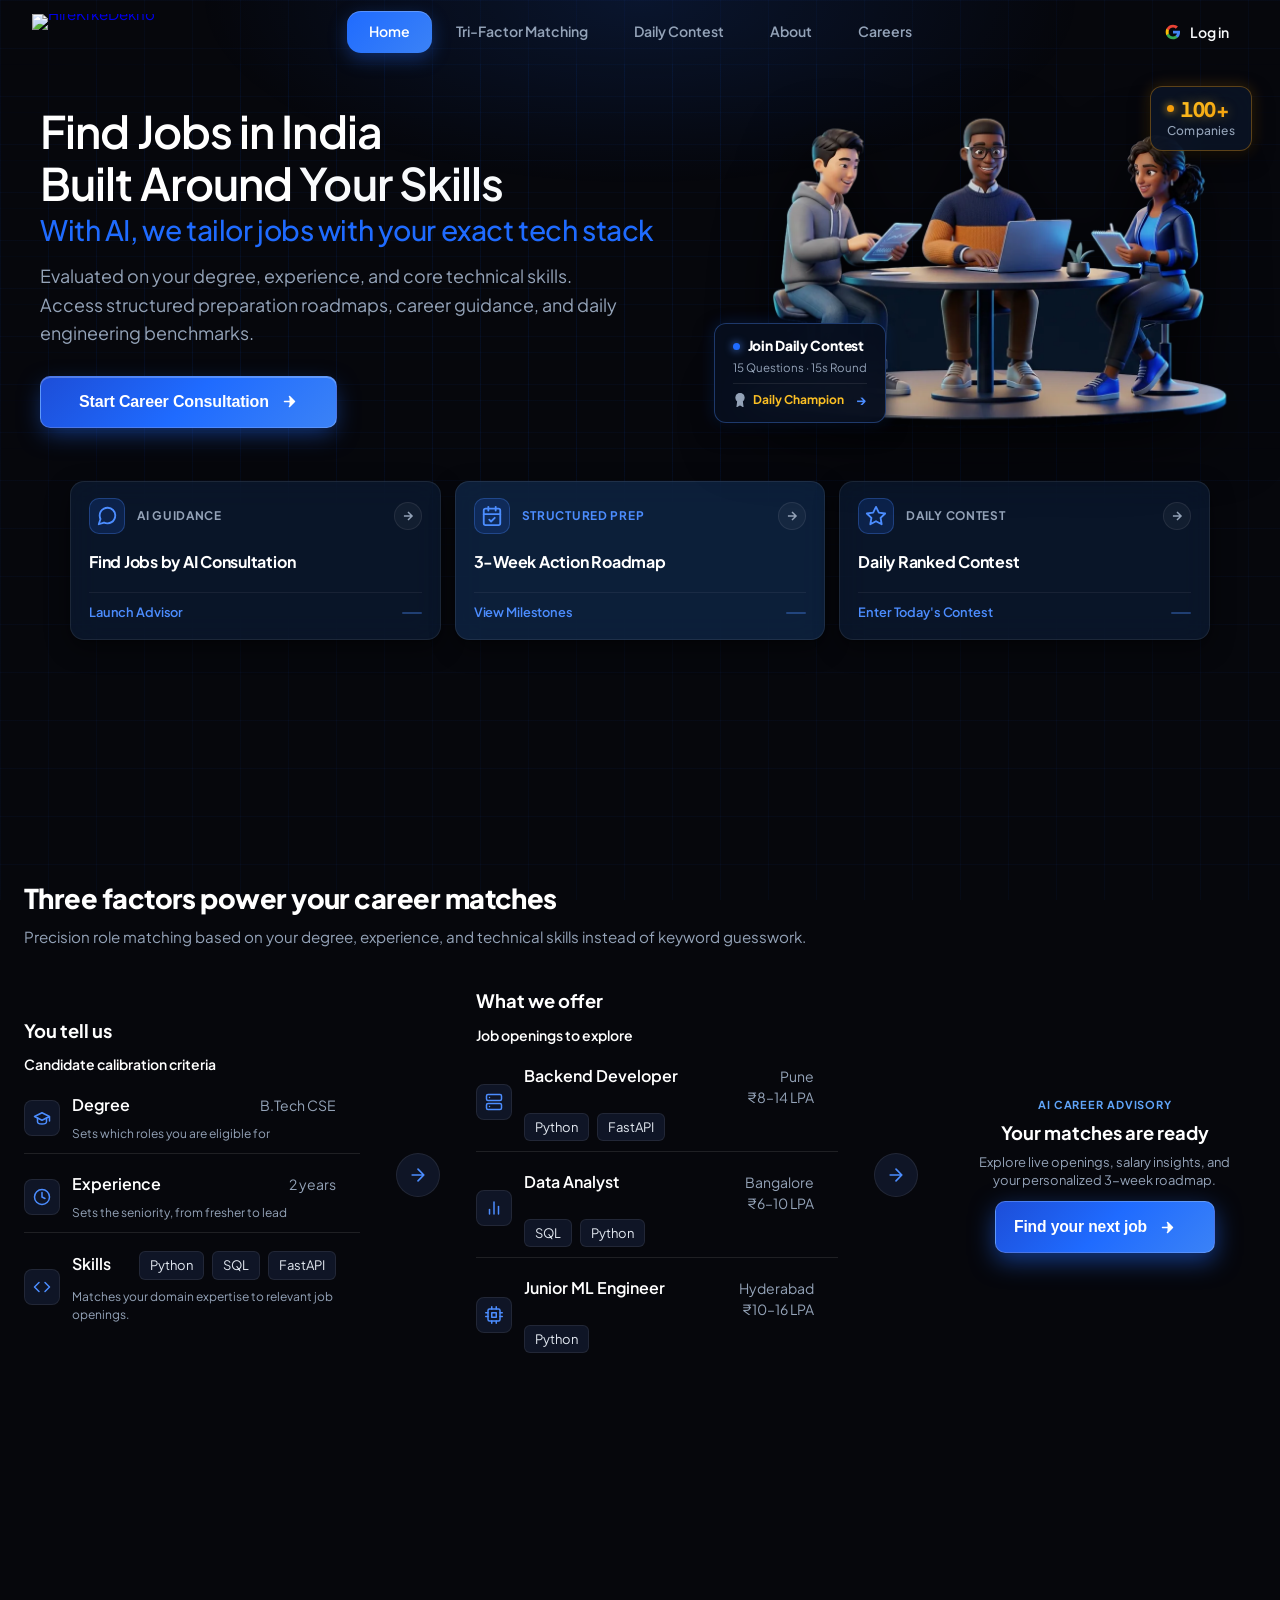
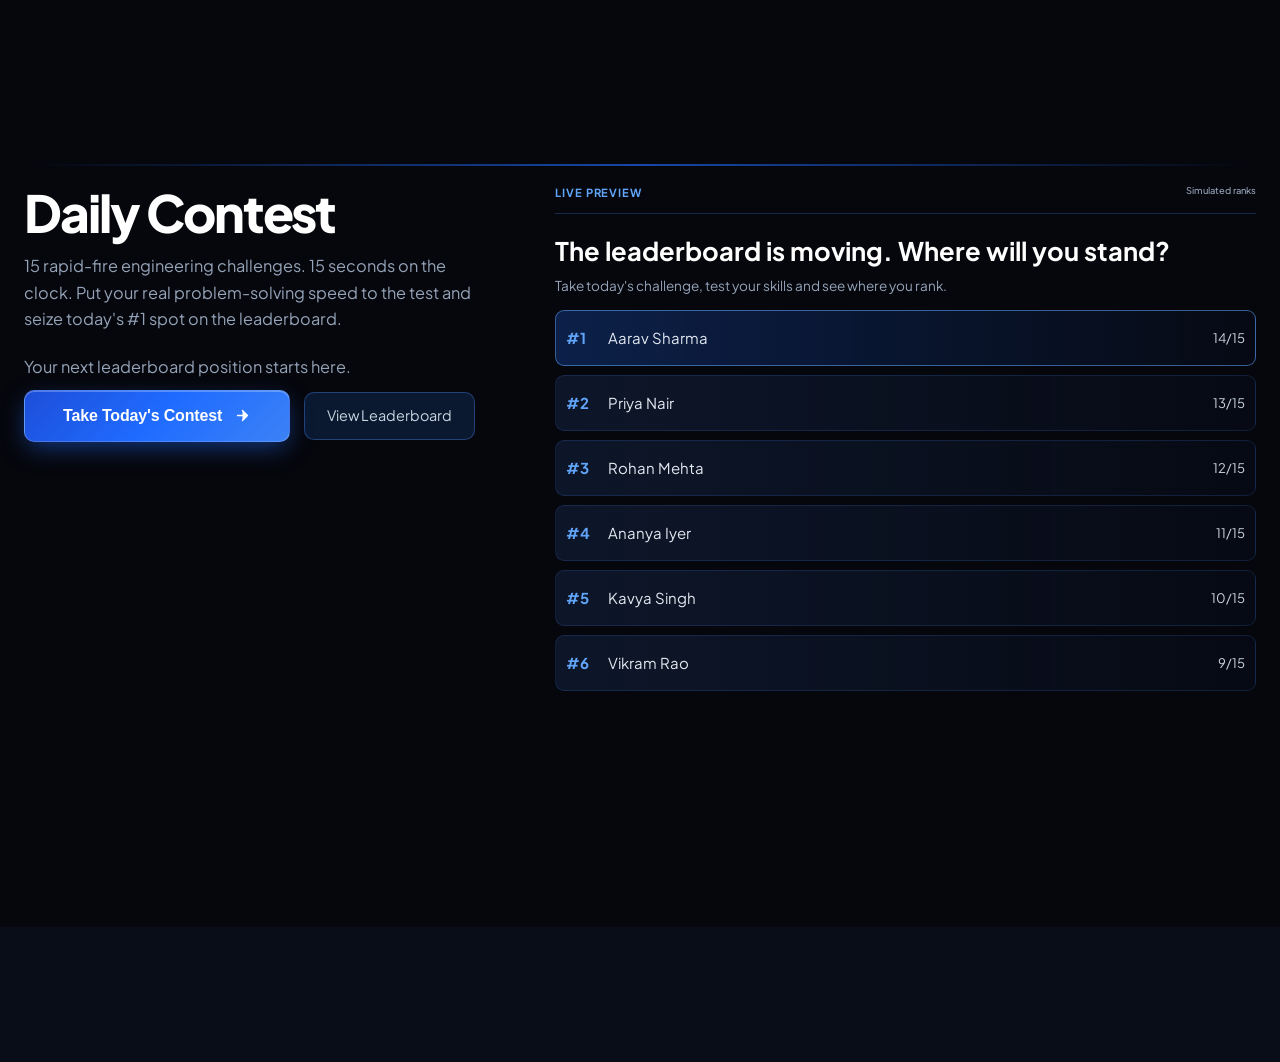
==== templates/index.html @ 6b602c09 "Add Vercel Web Analytics integration ## Vercel Web Analytics Implementation  Successfully installed " ====
<!DOCTYPE html>
<html lang="en">

<head>
    <meta charset="UTF-8">
    <meta name="viewport" content="width=device-width, initial-scale=1, viewport-fit=cover">
    <meta name="description" content="AI engineering career calibration and daily tech contest with live leaderboards in India. Explore calibrated roles, salaries, roadmaps, and benchmarks.">
    <meta name="google-site-verification" content="Hcw1jcOf2WfOupU1hisl7ycwP5gX7PQ8EYJqZbcO6ys" />
    <meta name="msvalidate.01" content="5E271E0F74B0DBE3C281B0B834E0D541" />
    <!-- OpenGraph (LinkedIn & WhatsApp optimized) -->
    <meta property="og:type" content="website" />
    <meta property="og:url" content="https://www.hirekrkedekho.in/" />
    <meta property="og:site_name" content="HireKrkeDekho" />
    <meta property="og:title" content="HireKrkeDekho | AI Career Advisor & Tech Skill Contest" />
    <meta property="og:description" content="AI engineering career calibration and daily tech contest with live leaderboards in India." />
    <meta property="og:image" content="https://www.hirekrkedekho.in/static/og-image.png" />
    <meta property="og:image:secure_url" content="https://www.hirekrkedekho.in/static/og-image.png" />
    <meta property="og:image:type" content="image/png" />
    <meta property="og:image:width" content="1200" />
    <meta property="og:image:height" content="630" />
    <meta property="og:image:alt" content="HireKrkeDekho AI Career Calibration Platform" />
    <meta name="author" content="HireKrkeDekho" />
    <link rel="canonical" href="https://www.hirekrkedekho.in/" />

    <!-- JSON-LD Structured Data: SoftwareApplication & FAQPage for AI Overviews / Search -->
    <script type="application/ld+json">
    {
      "@context": "https://schema.org",
      "@graph": [
        {
          "@type": "SoftwareApplication",
          "name": "HireKrkeDekho",
          "applicationCategory": "BusinessApplication",
          "operatingSystem": "Web",
          "offers": { "@type": "Offer", "price": "0", "priceCurrency": "INR" },
          "description": "Next-gen AI career advisory and daily technical benchmarking contest platform for software developers in India."
        },
        {
          "@type": "FAQPage",
          "mainEntity": [
            {
              "@type": "Question",
              "name": "What is Tri-Factor Matching in HireKrkeDekho?",
              "acceptedAnswer": {
                "@type": "Answer",
                "text": "Tri-Factor Matching evaluates your career profile across three mandatory pillars: Academic Degree, Verified Years of Experience, and Core Programming/Tech Stack to provide hyper-calibrated job recommendations and salary bands in India."
              }
            },
            {
              "@type": "Question",
              "name": "What is the Daily Tech Contest?",
              "acceptedAnswer": {
                "@type": "Answer",
                "text": "The Daily Tech Contest is a 15-question rapid-fire technical benchmarking contest testing algorithms, data structures, and architecture with server-timed anti-cheat, certificates, and live daily leaderboards."
              }
            }
          ]
        }
      ]
    }
    </script>
    <title>HireKrkeDekho | AI Career Advisor & Tech Skill Contest</title>
    <!-- Preload critical LCP image for mobile & desktop with responsive WebP -->
    <link rel="preload" as="image" href="/static/hirekrkedekho-hero-3d-mobile.webp" type="image/webp" media="(max-width: 768px)" fetchpriority="high">
    <link rel="preload" as="image" href="/static/hirekrkedekho-hero-3d-clean.webp" type="image/webp" media="(min-width: 769px)" fetchpriority="high">
    <link rel="preconnect" href="https://fonts.googleapis.com">
    <link rel="preconnect" href="https://fonts.gstatic.com" crossorigin>
    <link href="https://fonts.googleapis.com/css2?family=Plus+Jakarta+Sans:wght@400;600;700;800&family=Poppins:wght@500;600;700&display=swap"
        rel="stylesheet">
    <script src="https://accounts.google.com/gsi/client" async defer></script>
<link rel="stylesheet" href="/static/app.css?v=20261126-flow-space-v1">
<link rel="stylesheet" href="/static/tabs.css?v=20261126-v7">
    <link rel="icon" type="image/png" href="/static/favicon.ico">
    <link rel="shortcut icon" type="image/png" href="/static/favicon.ico">
    <!-- Vercel Web Analytics -->
    <script defer src="https://cdn.vercel-insights.com/v1/script.js"></script>
</head>

<body>
    <!-- Ambient background quieted -->

    <!-- Header Navigation -->
    <header class="site-header">
        <a href="/" class="header-brand" aria-label="HireKrkeDekho home">
            <img class="brand-wordmark" src="/static/hirekrkedekho-logo.png" alt="HireKrkeDekho" width="220" height="36">
        </a>

        <nav class="nav-links tabs-pill-list" id="site_nav_links" aria-label="Primary navigation">
            <span class="nav-pill-indicator" aria-hidden="true"></span>
            <a href="/" class="nav-link tabs-pill active" onclick="closeSiteMobileNav()">Home</a>
            <a href="#how_it_works" class="nav-link tabs-pill" onclick="closeSiteMobileNav()">Tri-Factor Matching</a>
            <a href="#ai_race" class="nav-link tabs-pill" onclick="closeSiteMobileNav()">Daily Contest</a>
            <a href="/about" class="nav-link tabs-pill" onclick="closeSiteMobileNav()">About</a>
            <a href="/careers" class="nav-link tabs-pill" onclick="closeSiteMobileNav()">Careers</a>
        </nav>

        <div class="header-actions">
            
            <div class="auth-widget" id="auth_widget">
                <button class="btn-google-auth" id="btn_login_trigger" onclick="openAuthModal()" aria-label="Sign in">
                    <svg class="icon" style="width:16px;height:16px;" viewBox="0 0 24 24"><path fill="#4285F4" d="M22.56 12.25c0-.78-.07-1.53-.2-2.25H12v4.26h5.92c-.26 1.37-1.04 2.53-2.21 3.31v2.77h3.57c2.08-1.92 3.28-4.74 3.28-8.09z"/><path fill="#34A853" d="M12 23c2.97 0 5.46-.98 7.28-2.66l-3.57-2.77c-.98.66-2.23 1.06-3.71 1.06-2.86 0-5.29-1.93-6.16-4.53H2.18v2.84C3.99 20.53 7.7 23 12 23z"/><path fill="#FBBC05" d="M5.84 14.09c-.22-.66-.35-1.36-.35-2.09s.13-1.43.35-2.09V7.06H2.18C1.43 8.55 1 10.22 1 12s.43 3.45 1.18 4.94l2.85-2.22.81-.63z"/><path fill="#EA4335" d="M12 5.38c1.62 0 3.06.56 4.21 1.64l3.15-3.15C17.45 2.09 14.97 1 12 1 7.7 1 3.99 3.47 2.18 7.06l3.66 2.84c.87-2.6 3.3-4.52 6.16-4.52z"/></svg>
                    <span>Log in</span>
                </button>
                <div class="user-account-badge" id="user_account_badge" onclick="openProfileModal()" title="Click to view candidate profile">
                    <img id="user_avatar_img" class="user-avatar" src="" alt="Profile" style="display:none;" width="30" height="30">
                    <div id="user_avatar_initials" class="user-avatar">U</div>
                    <div class="user-info-text"><span class="user-name-label" id="user_display_name">Candidate</span><span class="user-email-label" id="user_display_email" hidden>candidate@example.com</span></div>
                    <button class="btn-signout" onclick="event.stopPropagation(); signOutUser();" title="Sign Out" aria-label="Sign Out"><svg class="icon icon-sm" viewBox="0 0 24 24"><path d="M16 17v-3H9v-4h7V7l5 5-5 5M14 2a2 2 0 0 1 2 2v2h-2V4H5v16h9v-2h2v2a2 2 0 0 1-2 2H5a2 2 0 0 1-2-2V4a2 2 0 0 1 2-2h9z" /></svg></button>
                </div>
            </div>
            <!-- Mobile Site Navigation Hamburger Toggle -->
            <button class="site-mobile-menu-toggle" id="site_mobile_menu_btn" type="button" onclick="toggleSiteMobileNav()" aria-label="Toggle Navigation Menu" aria-expanded="false">
                <svg class="icon icon-lg" viewBox="0 0 24 24"><path d="M3 18h18v-2H3v2zm0-5h18v-2H3v2zm0-7v2h18V6H3z"/></svg>
            </button>
        </div>
    </header>

    <!-- Mobile Navigation Drawer Overlay -->
    <div class="site-nav-drawer-overlay" id="site_nav_drawer_overlay" onclick="closeSiteMobileNav()" aria-hidden="true"></div>

    <!-- ═══════════════════════════════════════════════════════════
         AWSMD-INSPIRED HERO SECTION — HireKrkeDekho
         Theme: Strict Brand Electric & Navy Blue (#1F6BFF / #4C8DFF)
         3D Avatar Stage: Levitating Candidates + Floating Glass Badges
    ═══════════════════════════════════════════════════════════════ -->
    <section class="hero-section" id="app_workspace" aria-label="Hero">

        <!-- Subtle Background Grid -->
        <div class="hero-ambient-mesh" aria-hidden="true">
            <div class="hero-grid-pattern"></div>
        </div>

        <div class="hero-content-wrap">
            <!-- Above-The-Fold Balanced Split Stage (CTA Button & Avatars simultaneously visible) -->
            <div class="hero-stage-split">
                <!-- Left: Headline, Shortened Copy & CTA -->
                <div class="hero-text-col">
                    <h1 class="hero-title" id="hero_main_title">
                        <span class="hero-title-line">Find Jobs in India</span>
                        <span class="hero-title-line">
                            <span>Built Around</span>
                            <span class="hero-title-accent">Your Skills</span>
                        </span>
                        <span class="hero-title-subline">With AI, we tailor jobs with your exact tech stack</span>
                    </h1>

                    <p class="hero-subtitle">
                        Evaluated on your degree, experience, and core technical skills. Access structured preparation roadmaps, career guidance, and daily engineering benchmarks.
                    </p>

                    <div class="hero-cta-group">
                        <button class="btn-primary-hero" onclick="openConsultation()" aria-label="Start Career Consultation">
                            <span>Start Career Consultation</span>
                            <svg class="icon icon-sm" viewBox="0 0 24 24" aria-hidden="true">
                                <path d="M5 12h14M12 5l7 7-7 7" stroke="currentColor" stroke-width="2.2" stroke-linecap="round" stroke-linejoin="round"/>
                            </svg>
                        </button>
                    </div>
                </div>

                <!-- Right: 3D Team Avatar Stage with Floating Badges -->
                <div class="hero-avatar-col">
                    <div class="hero-avatar-showcase" aria-label="Tech Community & Opportunities">
                        
                        
                        <div class="avatar-interactive-wrapper">
                            <!-- Top-Right Floating Badge: 100+ Companies -->
                            <div class="avatar-badge-float badge-companies" onclick="openConsultation()" role="button" tabindex="0" aria-label="Explore 100+ companies" style="cursor:pointer;">
                                <div class="badge-comp-header"><span class="badge-live-pulse amber-pulse" aria-hidden="true"></span><div class="badge-comp-number">100+</div></div>
                                <div class="badge-comp-label">Companies</div>
                            </div>

                            <!-- 3D Team Avatar Centerpiece -->
                            <div class="avatar-3d-bobbing">
                                <picture>
                                    <source media="(max-width: 768px)" srcset="/static/hirekrkedekho-hero-3d-mobile.webp" type="image/webp">
                                    <source srcset="/static/hirekrkedekho-hero-3d-clean.webp" type="image/webp">
                                    <img src="/static/hirekrkedekho-hero-3d-clean.png" alt="HireKrkeDekho Tech Candidate Community" class="hero-3d-avatar-img" width="1040" height="690" fetchpriority="high" decoding="async">
                                </picture>
                            </div>

                            <!-- Bottom-Left Floating Badge: Join Daily Contest (No placement claims) -->
                            <div class="avatar-badge-float badge-contest-cta" onclick="openRaceModal()" role="button" tabindex="0" title="Click to enter Daily Contest">
                                <div class="badge-contest-header">
                                    <span class="badge-live-pulse" aria-hidden="true"></span>
                                    <span class="badge-contest-title">Join Daily Contest</span>
                                </div>
                                <div class="badge-contest-meta">
                                    <span>15 Questions · 15s Round</span>
                                </div>
                                <div class="badge-contest-footer">
                                    <svg class="icon icon-sm" viewBox="0 0 24 24" fill="none" stroke="currentColor" stroke-width="2" style="width:14px;height:14px;color:#94a3b8;"><circle cx="12" cy="8" r="7"/><polyline points="8.21 13.89 7 23 12 20 17 23 15.79 13.88"/></svg>
                                    <strong>Daily Champion</strong>
                                    <span class="badge-arrow" aria-hidden="true">→</span>
                                </div>
                            </div>
                        </div>
                    </div>
                </div>
            </div>

            <!-- 5. Interactive 3 Services Grid -->
            <div class="hero-services-grid" aria-label="HireKrkeDekho Core Services">

                <!-- Service 1: Find jobs by AI consultation -->
                <div class="service-card" onclick="openConsultation()" role="button" tabindex="0" aria-label="Find jobs by AI consultation">
                    <div class="service-card-top">
                        <div class="service-icon-box">
                            <svg width="22" height="22" viewBox="0 0 24 24" fill="none" stroke="currentColor" stroke-width="2" stroke-linecap="round" stroke-linejoin="round" aria-hidden="true">
                                <path d="M21 11.5a8.38 8.38 0 0 1-.9 3.8 8.5 8.5 0 0 1-7.6 4.7 8.38 8.38 0 0 1-3.8-.9L3 21l1.9-5.7a8.38 8.38 0 0 1-.9-3.8 8.5 8.5 0 0 1 4.7-7.6 8.38 8.38 0 0 1 3.8-.9h.5a8.48 8.48 0 0 1 8 8v.5z"/>
                            </svg>
                        </div>
                        <span class="service-tag">AI Guidance</span>
                        <div class="service-arrow" aria-hidden="true">
                            <svg width="14" height="14" viewBox="0 0 24 24" fill="none" stroke="currentColor" stroke-width="2.5"><path d="M5 12h14M12 5l7 7-7 7"/></svg>
                        </div>
                    </div>
                    <h3 class="service-card-title">Find Jobs by AI Consultation</h3>
                    <div class="service-card-footer">
                        <span class="service-action-label">Launch Advisor</span>
                        <span class="service-indicator-line"></span>
                    </div>
                </div>

                <!-- Service 2: 3-Week Roadmap -->
                <div class="service-card service-card-featured" onclick="openPremiumModal()" role="button" tabindex="0" aria-label="3-Week Roadmap">
                    <div class="service-card-top">
                        <div class="service-icon-box">
                            <svg width="22" height="22" viewBox="0 0 24 24" fill="none" stroke="currentColor" stroke-width="2" stroke-linecap="round" stroke-linejoin="round" aria-hidden="true">
                                <rect x="3" y="4" width="18" height="18" rx="2" ry="2"/>
                                <line x1="16" y1="2" x2="16" y2="6"/>
                                <line x1="8" y1="2" x2="8" y2="6"/>
                                <line x1="3" y1="10" x2="21" y2="10"/>
                                <path d="m9 16 2 2 4-4"/>
                            </svg>
                        </div>
                        <span class="service-tag service-tag-featured">Structured Prep</span>
                        <div class="service-arrow" aria-hidden="true">
                            <svg width="14" height="14" viewBox="0 0 24 24" fill="none" stroke="currentColor" stroke-width="2.5"><path d="M5 12h14M12 5l7 7-7 7"/></svg>
                        </div>
                    </div>
                    <h3 class="service-card-title">3-Week Action Roadmap</h3>
                    <div class="service-card-footer">
                        <span class="service-action-label">View Milestones</span>
                        <span class="service-indicator-line"></span>
                    </div>
                </div>

                <!-- Service 3: Daily Ranked Contest -->
                <div class="service-card" onclick="openRaceModal()" role="button" tabindex="0" aria-label="Daily Ranked Contest">
                    <div class="service-card-top">
                        <div class="service-icon-box">
                            <svg width="22" height="22" viewBox="0 0 24 24" fill="none" stroke="currentColor" stroke-width="2" stroke-linecap="round" stroke-linejoin="round" aria-hidden="true">
                                <polygon points="12 2 15.09 8.26 22 9.27 17 14.14 18.18 21.02 12 17.77 5.82 21.02 7 14.14 2 9.27 8.91 8.26 12 2"/>
                            </svg>
                        </div>
                        <span class="service-tag">Daily Contest</span>
                        <div class="service-arrow" aria-hidden="true">
                            <svg width="14" height="14" viewBox="0 0 24 24" fill="none" stroke="currentColor" stroke-width="2.5"><path d="M5 12h14M12 5l7 7-7 7"/></svg>
                        </div>
                    </div>
                    <h3 class="service-card-title">Daily Ranked Contest</h3>
                    <div class="service-card-footer">
                        <span class="service-action-label">Enter Today&apos;s Contest</span>
                        <span class="service-indicator-line"></span>
                    </div>
                </div>

            </div>
        </div>
    </section>

    <!-- Live Interactive Advisory Workspace (Preserved for full-screen consultation) -->
        <div class="showcase-container-outer consultation-shell" aria-hidden="true">
            <button class="consultation-close" type="button" onclick="closeConsultation()" aria-label="Close consultation">&times;</button>
            <!-- The Real Working Workspace Frame -->
            <div class="workspace-frame">
                <!-- Mobile Navigation Bar (visible below 1000px) -->
                <div class="mobile-consultation-bar">
                    <button class="mobile-menu-btn" type="button" onclick="toggleMobileSidebar()" aria-label="Toggle consultation menu" title="History & New Consultation">
                        <svg class="icon icon-sm" viewBox="0 0 24 24"><path d="M3 18h18v-2H3v2zm0-5h18v-2H3v2zm0-7v2h18V6H3z"/></svg>
                    </button>
                    <div class="mobile-bar-title-wrap">
                        <div class="hk-bot-avatar" aria-hidden="true">
                            <img src="/static/bot-logo.png" alt="HK" class="bot-logo-img" width="28" height="28">
                        </div>
                        <div class="mobile-bar-title">AI Career Guidance</div>
                    </div>
                    <div class="mobile-bar-actions">
                        <button class="mobile-context-btn" type="button" onclick="toggleMobileContextPanel()" aria-label="Toggle advisor context details" title="Advisor Context">
                            <svg class="icon icon-sm" viewBox="0 0 24 24"><path d="M12 2C6.48 2 2 6.48 2 12s4.48 10 10 10 10-4.48 10-10S17.52 2 12 2zm1 15h-2v-6h2v6zm0-8h-2V7h2v2z"/></svg>
                        </button>
                        <button class="ghost-close-btn" type="button" onclick="closeConsultation()" aria-label="Close consultation">
                            <svg class="icon icon-sm" viewBox="0 0 24 24"><path d="M19 6.41L17.59 5 12 10.59 6.41 5 5 6.41 10.59 12 5 17.59 6.41 19 12 13.41 17.59 19 19 17.59 13.41 12z"/></svg>
                        </button>
                    </div>
                </div>

                <!-- Backdrop overlay for mobile drawer -->
                <div class="sidebar-backdrop-overlay" id="sidebar_backdrop_overlay" onclick="toggleMobileSidebar()" aria-hidden="true"></div>
                <div class="context-backdrop-overlay" id="context_backdrop_overlay" onclick="toggleMobileContextPanel()" aria-hidden="true"></div>

                <!-- 1. LEFT RAIL (264px) -->
                <aside class="frame-sidebar" id="consultation_left_rail">
                    <div class="rail-header-row">
                        <!-- Brand Wordmark (links to home page) -->
                        <a href="/" class="rail-brand-wordmark" onclick="closeConsultation(); return false;" aria-label="HireKrkeDekho Home">
                            <span class="wm-hire">Hire</span><span class="wm-krke">Krke</span><span class="wm-d">D</span><span class="wm-ekho">ekho</span>
                        </a>
                        <button class="rail-drawer-close" type="button" onclick="toggleMobileSidebar()" aria-label="Close menu">&times;</button>
                    </div>

                    <!-- Outlined New Consultation Button -->
                    <button class="btn-new-consultation" type="button" onclick="startNewSession()">
                        <span>New consultation</span>
                        <svg class="icon icon-sm icon-plus" viewBox="0 0 24 24"><path d="M19 13h-6v6h-2v-6H5v-2h6V5h2v6h6v2z"/></svg>
                    </button>

                    <!-- Consultations Section -->
                    <div class="rail-consultations-section">
                        <div class="rail-section-label">CONSULTATIONS</div>
                        <div class="sessions-scroll-area" id="session_list_container">
                            <div class="session-empty-text">Your past consultations will appear here.</div>
                        </div>
                    </div>

                    <!-- Bottom Profile Card -->
                    <div class="rail-profile-card" id="sidebar_profile_badge" onclick="openProfileModal()" role="button" tabindex="0" aria-label="User Profile">
                        <div class="profile-avatar-circle" id="sidebar_user_initials">MS</div>
                        <div class="profile-info-block">
                            <div class="profile-user-name" id="sidebar_profile_name">Candidate</div>
                            <div class="profile-synced-label">Profile synced</div>
                        </div>
                    </div>
                </aside>

                <!-- 2. CENTER COLUMN -->
                <main class="frame-main">
                    <!-- Center Header -->
                    <header class="center-chat-header">
                        <div class="bot-header-group">
                            <div class="hk-bot-avatar" aria-label="HireKrkeDekho AI Avatar">
                                <img src="/static/bot-logo.png" alt="HK" class="bot-logo-img">
                            </div>
                            <span class="header-guidance-title">AI Career Guidance</span>
                        </div>
                        <button class="ghost-close-btn" type="button" onclick="closeConsultation()" aria-label="Close">
                            <svg class="icon icon-sm" viewBox="0 0 24 24"><path d="M19 6.41L17.59 5 12 10.59 6.41 5 5 6.41 10.59 12 5 17.59 6.41 19 12 13.41 17.59 19 19 17.59 13.41 12z"/></svg>
                        </button>
                    </header>

                    <!-- Center Body Scroll Container -->
                    <div class="center-body-scroll" id="center_scroll_wrapper">
                        <!-- Empty State Hero & Prompts -->
                        <div class="center-empty-hero" id="center_empty_hero">
                            <div class="empty-hero-eyebrow">CAREER ADVISORY &bull; INDIA</div>
                            <h2 class="empty-hero-heading">
                                <span class="heading-line-light">Tell me where you are.</span>
                                <span class="heading-line-bold">We'll map where to go next.</span>
                            </h2>
                            <p class="empty-hero-desc">
                                Share your target domain, years of experience, or core skill stack to begin.
                            </p>

                            <!-- 2x2 Starter Prompts Grid -->
                            <div class="starter-prompts-grid" id="starter_prompts_grid">
                                <button class="starter-prompt-card" type="button"
                                    onclick="sendQuickPrompt('I have 2 years of Python, SQL, and FastAPI experience with a B.Tech. Recommend matching jobs in India with 3-week prep roadmaps.')">
                                    <span class="prompt-card-title">2 yrs Python and FastAPI</span>
                                    <span class="prompt-card-sub">Find roles that fit your stack</span>
                                </button>
                                <button class="starter-prompt-card" type="button"
                                    onclick="sendQuickPrompt('Fresher college graduate with Computer Science degree seeking software engineering openings in India with prep guides.')">
                                    <span class="prompt-card-title">Fresher CS graduate</span>
                                    <span class="prompt-card-sub">Build a first-job plan</span>
                                </button>
                                <button class="starter-prompt-card" type="button"
                                    onclick="sendQuickPrompt('5+ years Senior Developer aiming for Tech Lead and Staff Engineer roles in Bangalore/Hyderabad.')">
                                    <span class="prompt-card-title">5+ yrs senior or lead</span>
                                    <span class="prompt-card-sub">Plan a lead-level move</span>
                                </button>
                                <button class="starter-prompt-card" type="button"
                                    onclick="sendQuickPrompt('Show me competitive remote engineering positions in India with salary ranges.')">
                                    <span class="prompt-card-title">Remote tech roles</span>
                                    <span class="prompt-card-sub">Explore remote-first openings in India</span>
                                </button>
                            </div>
                        </div>

                        <!-- Messages Stream (Thread) -->
                        <div class="messages-container" id="messages_stream"></div>
                    </div>

                    <!-- 5. COMPOSER (Pinned at bottom of center column) -->
                    <div class="composer-container">
                        <div class="composer-surface-bar">
                            
                            <input type="text" id="user_input_field"
                                placeholder="Describe your background, target role or question"
                                onkeydown="if(event.key==='Enter' && !event.shiftKey) submitMessage()"
                                autocomplete="off" spellcheck="true">
                            <button class="btn-composer-send" id="btn_send_action" type="button" onclick="submitMessage()">
                                Send
                            </button>
                        </div>
                        <div class="composer-footnote">
                            Advice is guidance, not a guarantee of outcomes.
                        </div>
                    </div>
                </main>

                <!-- 6. RIGHT PANEL "ADVISOR CONTEXT" (300px) -->
                <aside class="advisor-context-panel" id="consultation_right_panel">
                    <div class="context-panel-header">
                        <div class="context-panel-label">ADVISOR CONTEXT</div>
                        <button class="context-drawer-close" type="button" onclick="toggleMobileContextPanel()" aria-label="Close advisor context">&times;</button>
                    </div>

                    <div class="context-surface-card">
                        <div class="context-field">
                            <div class="context-field-label">Name</div>
                            <div class="context-field-value" id="ctx_user_name">[Not set]</div>
                        </div>
                        <div class="context-field">
                            <div class="context-field-label">Target domain</div>
                            <div class="context-field-value" id="ctx_target_domain">[Not set]</div>
                        </div>
                        <div class="context-field">
                            <div class="context-field-label">Experience</div>
                            <div class="context-field-value" id="ctx_experience">[Not set]</div>
                        </div>
                        <div class="context-field">
                            <div class="context-field-label">Core skills</div>
                            <div class="context-field-value" id="ctx_skills">[Not set]</div>
                        </div>

                        <a href="javascript:void(0)" onclick="openProfileModal()" class="context-update-link">
                            Update profile and skills
                        </a>
                    </div>

                    <p class="context-helper-text">
                        The more you add, the sharper the advice. Your details stay private to this consultation.
                    </p>
                </aside>
            </div>
        </div>
    </div>

    <!-- Tri-Factor Architecture Section -->
    <section id="how_it_works" class="how">
        <header class="how-head">
            <h2>Three factors power your career matches</h2>
            <p>
                Precision role matching based on your degree, experience, and technical skills instead of keyword guesswork.
            </p>
        </header>

        <div class="how-grid">
            <article class="how-card how-input" aria-labelledby="how-in">
                <h3 id="how-in">You tell us</h3>

                <p class="how-label">Candidate calibration criteria</p>
                <ul class="how-roles">
                    <li>
                        <div class="how-role-card">
                            <div class="how-icon-tile" aria-hidden="true">
                                <svg width="18" height="18" viewBox="0 0 24 24" fill="none" stroke="currentColor" stroke-width="2" stroke-linecap="round" stroke-linejoin="round">
                                    <path d="M22 10v6M2 10l10-5 10 5-10 5z"/>
                                    <path d="M6 12v5c0 2 3 3 6 3s6-1 6-3v-5"/>
                                </svg>
                            </div>
                            <div class="how-role-info">
                                <div class="how-role-header">
                                    <span class="how-role-title">Degree</span>
                                    <span class="how-role-meta">B.Tech CSE</span>
                                </div>
                                <span class="how-card-subtext">Sets which roles you are eligible for</span>
                            </div>
                        </div>
                    </li>
                    <li>
                        <div class="how-role-card">
                            <div class="how-icon-tile" aria-hidden="true">
                                <svg width="18" height="18" viewBox="0 0 24 24" fill="none" stroke="currentColor" stroke-width="2" stroke-linecap="round" stroke-linejoin="round">
                                    <circle cx="12" cy="12" r="10"/>
                                    <polyline points="12 6 12 12 16 14"/>
                                </svg>
                            </div>
                            <div class="how-role-info">
                                <div class="how-role-header">
                                    <span class="how-role-title">Experience</span>
                                    <span class="how-role-meta">2 years</span>
                                </div>
                                <span class="how-card-subtext">Sets the seniority, from fresher to lead</span>
                            </div>
                        </div>
                    </li>
                    <li>
                        <div class="how-role-card">
                            <div class="how-icon-tile" aria-hidden="true">
                                <svg width="18" height="18" viewBox="0 0 24 24" fill="none" stroke="currentColor" stroke-width="2" stroke-linecap="round" stroke-linejoin="round">
                                    <polyline points="16 18 22 12 16 6"/>
                                    <polyline points="8 6 2 12 8 18"/>
                                </svg>
                            </div>
                            <div class="how-role-info">
                                <div class="how-role-header">
                                    <span class="how-role-title">Skills</span>
                                    <div class="how-role-chips">
                                        <span class="how-chip">Python</span>
                                        <span class="how-chip">SQL</span>
                                        <span class="how-chip">FastAPI</span>
                                    </div>
                                </div>
                                <span class="how-card-subtext">Matches your domain expertise to relevant job openings.</span>
                            </div>
                        </div>
                    </li>
                </ul>

            </article>

            <div class="how-arrow how-arrow-to-offer" aria-hidden="true">
                <div class="how-arrow-badge">
                    <svg width="20" height="20" viewBox="0 0 24 24" fill="none" stroke="currentColor" stroke-width="2" stroke-linecap="round" stroke-linejoin="round">
                        <path d="M5 12h14M12 5l7 7-7 7"/>
                    </svg>
                </div>
            </div>

            <article class="how-card how-output" aria-labelledby="how-out">
                <h3 id="how-out">What we offer</h3>

                <p class="how-label">Job openings to explore</p>
                <ul class="how-roles">
                    <li>
                        <div class="how-role-card">
                            <div class="how-icon-tile" aria-hidden="true">
                                <svg width="18" height="18" viewBox="0 0 24 24" fill="none" stroke="currentColor" stroke-width="2" stroke-linecap="round" stroke-linejoin="round">
                                    <rect x="2" y="2" width="20" height="8" rx="2" ry="2"/>
                                    <rect x="2" y="14" width="20" height="8" rx="2" ry="2"/>
                                    <line x1="6" y1="6" x2="6.01" y2="6"/>
                                    <line x1="6" y1="18" x2="6.01" y2="18"/>
                                </svg>
                            </div>
                            <div class="how-role-info">
                                <div class="how-role-header">
                                    <span class="how-role-title">Backend Developer</span>
                                    <span class="how-role-meta"><span>Pune</span><span>₹8–14 LPA</span></span>
                                </div>
                                <div class="how-role-chips">
                                    <span class="how-chip">Python</span>
                                    <span class="how-chip">FastAPI</span>
                                </div>
                            </div>
                        </div>
                    </li>
                    <li>
                        <div class="how-role-card">
                            <div class="how-icon-tile" aria-hidden="true">
                                <svg width="18" height="18" viewBox="0 0 24 24" fill="none" stroke="currentColor" stroke-width="2" stroke-linecap="round" stroke-linejoin="round">
                                    <line x1="18" y1="20" x2="18" y2="10"/>
                                    <line x1="12" y1="20" x2="12" y2="4"/>
                                    <line x1="6" y1="20" x2="6" y2="14"/>
                                </svg>
                            </div>
                            <div class="how-role-info">
                                <div class="how-role-header">
                                    <span class="how-role-title">Data Analyst</span>
                                    <span class="how-role-meta"><span>Bangalore</span><span>₹6–10 LPA</span></span>
                                </div>
                                <div class="how-role-chips">
                                    <span class="how-chip">SQL</span>
                                    <span class="how-chip">Python</span>
                                </div>
                            </div>
                        </div>
                    </li>
                    <li>
                        <div class="how-role-card">
                            <div class="how-icon-tile" aria-hidden="true">
                                <svg width="18" height="18" viewBox="0 0 24 24" fill="none" stroke="currentColor" stroke-width="2" stroke-linecap="round" stroke-linejoin="round">
                                    <rect x="4" y="4" width="16" height="16" rx="2"/>
                                    <rect x="9" y="9" width="6" height="6"/>
                                    <line x1="9" y1="1" x2="9" y2="4"/>
                                    <line x1="15" y1="1" x2="15" y2="4"/>
                                    <line x1="9" y1="20" x2="9" y2="23"/>
                                    <line x1="15" y1="20" x2="15" y2="23"/>
                                    <line x1="20" y1="9" x2="23" y2="9"/>
                                    <line x1="20" y1="14" x2="23" y2="14"/>
                                    <line x1="1" y1="9" x2="4" y2="9"/>
                                    <line x1="1" y1="14" x2="4" y2="14"/>
                                </svg>
                            </div>
                            <div class="how-role-info">
                                <div class="how-role-header">
                                    <span class="how-role-title">Junior ML Engineer</span>
                                    <span class="how-role-meta"><span>Hyderabad</span><span>₹10–16 LPA</span></span>
                                </div>
                                <div class="how-role-chips">
                                    <span class="how-chip">Python</span>
                                </div>
                            </div>
                        </div>
                    </li>
                </ul>

            </article>

            <div class="how-arrow how-arrow-to-cta" aria-hidden="true">
                <div class="how-arrow-badge">
                    <svg width="20" height="20" viewBox="0 0 24 24" fill="none" stroke="currentColor" stroke-width="2" stroke-linecap="round" stroke-linejoin="round">
                        <path d="M5 12h14M12 5l7 7-7 7"/>
                    </svg>
                </div>
            </div>

            <!-- Column 3: Consultation CTA -->
            <article class="how-card how-action-card" aria-label="Find your next job">
                <div class="how-character-container">
                    <div class="how-action-prompt">
                        <span class="how-action-tag">AI CAREER ADVISORY</span>
                        <h4 class="how-action-title">Your matches are ready</h4>
                        <p class="how-action-desc">Explore live openings, salary insights, and your personalized 3-week roadmap.</p>
                    </div>

                    <button class="btn-primary-hero btn-find-jobs-standalone" onclick="openConsultation()" aria-label="Find your next job">
                        <span>Find your next job</span>
                        <svg class="icon icon-sm" viewBox="0 0 24 24" aria-hidden="true">
                            <path d="M5 12h14M12 5l7 7-7 7" stroke="currentColor" stroke-width="2.2" stroke-linecap="round" stroke-linejoin="round"/>
                        </svg>
                    </button>
                </div>
            </article>
        </div>
    </section>

    <section class="ai-race-section" id="ai_race" aria-label="Daily Contest Arena">
        <div class="race-arena-container">
            <div class="race-arena-2col">
                <!-- Column 1: Header, Description & Actions -->
                <div class="race-arena-header">
                    <h2 class="race-arena-title">Daily Contest</h2>
                    <p class="race-arena-copy">15 rapid-fire engineering challenges. 15 seconds on the clock. Put your real problem-solving speed to the test and seize today&apos;s #1 spot on the leaderboard.</p>
                    
                    <div class="race-spec-row">
                        <div class="race-spec-pill">
                            <svg width="15" height="15" viewBox="0 0 24 24" fill="none" stroke="currentColor" stroke-width="2"><circle cx="12" cy="12" r="10"/><polyline points="12 6 12 12 16 14"/></svg>
                            <span>15s Per Question</span>
                        </div>
                        <div class="race-spec-pill">
                            <svg width="15" height="15" viewBox="0 0 24 24" fill="none" stroke="currentColor" stroke-width="2"><path d="M12 2l3.09 6.26L22 9.27l-5 4.87 1.18 6.88L12 17.77l-6.18 3.25L7 14.14 2 9.27l6.91-1.01L12 2z"/></svg>
                            <span>Single Verified Attempt</span>
                        </div>
                        <div class="race-spec-pill">
                            <svg width="15" height="15" viewBox="0 0 24 24" fill="none" stroke="currentColor" stroke-width="2"><path d="M22 11.08V12a10 10 0 1 1-5.93-9.14"/><polyline points="22 4 12 14.01 9 11.01"/></svg>
                            <span>Accuracy-First Scoring</span>
                        </div>
                    </div>

                    <p class="race-arena-copy" style="margin-bottom:10px;">Your next leaderboard position starts here.</p>
                    <div class="race-actions-row">
                        <button id="race_entry_btn" class="btn-primary-hero btn-race-start cta-shimmer" type="button" onclick="trackRaceEvent('contest_cta_clicked'); openRaceModal()" aria-label="Take Today's Contest">
                            <span id="race_entry_btn_label">Take Today&apos;s Contest</span>
                            <svg class="icon icon-sm" viewBox="0 0 24 24"><path d="M5 12h14M12 5l7 7-7 7" stroke="currentColor" stroke-width="2" stroke-linecap="round" stroke-linejoin="round"/></svg>
                        </button>
                        <a class="btn-secondary-hero btn-race-standings" href="/race/leaderboard/page" target="_blank" rel="noopener noreferrer" onclick="trackRaceEvent('leaderboard_cta_clicked')" aria-label="View Leaderboard" style="text-decoration:none">
                            <span>View Leaderboard</span>
                        </a>
                        <span class="race-seat-label" id="race_seat_status"></span>
                        <span id="race_contest_date" hidden>Today</span>
                    </div>
                </div>

                <aside class="moving-leaderboard" aria-label="Simulated moving leaderboard preview">
                    <div class="moving-leaderboard-head"><span>LIVE PREVIEW</span><small>Simulated ranks</small></div>
                    <h3>The leaderboard is moving. Where will you stand?</h3>
                    <p>Take today's challenge, test your skills and see where you rank.</p>
                    <div class="moving-leaderboard-rows" id="moving_leaderboard_rows"></div>
                </aside>
            </div>
        </div>
    </section>
    <!-- About Section: Architectural Manifesto & AI Era Career Strategy -->
    <!-- Footer -->
    <footer class="site-footer">
        <div class="footer-container">
            <div class="footer-brand-wrap">
                <p class="footer-copyright">&copy; 2026 HireKrkeDekho &bull; Intelligent Talent &amp; Career Discovery</p>
                <p style="font-size:0.75rem; color:var(--text-muted); margin-top:6px; display:flex; gap:12px; flex-wrap:wrap;">
                    <a href="/about" style="color:var(--text-secondary); text-decoration:none;">About</a>
                    <a href="/contact" style="color:var(--text-secondary); text-decoration:none;">Contact</a>
                    <a href="/careers" style="color:var(--text-secondary); text-decoration:none;">Careers</a>
                    <a href="/privacy-policy" style="color:var(--text-secondary); text-decoration:none;">Privacy Policy</a>
                    <a href="/terms" style="color:var(--text-secondary); text-decoration:none;">Terms of Service</a>
                </p>
            </div>
            <div class="footer-social-group">
                <div class="footer-social-wrap">
                    <span class="footer-follow-label">Follow us on</span>
                    <a href="https://www.linkedin.com/company/hirekrkedekho" target="_blank" rel="noopener noreferrer" class="footer-linkedin-btn" aria-label="Follow HireKrkeDekho on LinkedIn">
                        <svg class="linkedin-svg-icon" viewBox="0 0 24 24" fill="currentColor">
                            <path d="M19 3a2 2 0 0 1 2 2v14a2 2 0 0 1-2 2H5a2 2 0 0 1-2-2V5a2 2 0 0 1 2-2h14m-.5 15.5v-5.3a3.26 3.26 0 0 0-3.26-3.26c-.85 0-1.84.52-2.28 1.3v-1.11h-2.79v8.37h2.79v-4.93c0-.77.62-1.4 1.39-1.4a1.4 1.4 0 0 1 1.4 1.4v4.93h2.75M6.88 8.56a1.68 1.68 0 0 0 1.68-1.68c0-.93-.75-1.69-1.68-1.69a1.69 1.69 0 0 0-1.69 1.69c0 .93.76 1.68 1.69 1.68m1.39 9.94v-8.37H5.5v8.37h2.77z"/>
                        </svg>
                        <span>LinkedIn</span>
                    </a>
                    <a href="https://www.instagram.com/hirekrkedekho/" target="_blank" rel="noopener noreferrer" class="footer-instagram-btn" aria-label="Follow HireKrkeDekho on Instagram">
                        <svg class="instagram-svg-icon" viewBox="0 0 24 24" fill="none" stroke="currentColor" stroke-width="2" aria-hidden="true"><rect x="3" y="3" width="18" height="18" rx="5"/><circle cx="12" cy="12" r="4"/><circle cx="17.5" cy="6.5" r="1" fill="currentColor" stroke="none"/></svg>
                        <span>Instagram</span>
                    </a>
                </div>
                <div class="footer-enquiry-wrap">
                    <span class="footer-follow-label">For enquiries</span>
                    <a class="footer-email-btn" href="mailto:hirekrkedekho@gmail.com?subject=HireKrkeDekho%20Enquiry" aria-label="Email HireKrkeDekho for an enquiry">
                        <svg class="email-svg-icon" viewBox="0 0 24 24" fill="none" stroke="currentColor" stroke-width="2" aria-hidden="true"><rect x="3" y="5" width="18" height="14" rx="2"/><path d="m3 7 9 6 9-6"/></svg>
                        <span>Gmail</span>
                    </a>
                </div>
            </div>
        </div>
    </footer>



    <div class="modal-overlay" id="race_modal_overlay" role="dialog" aria-modal="true" aria-labelledby="race_modal_title">
        <div class="auth-modal race-modal">
            <div class="modal-header">
                <div>
                    <h3 class="modal-title" id="race_modal_title">Join Today&apos;s Contest &ndash; <span id="race_modal_topic_inline" class="contest-topic-accent">Skill</span></h3>
                    <p id="race_modal_meta" class="contest-modal-meta">15 rapid-fire questions &middot; 15s each &middot; Server-timed</p>
                </div>
                <button class="btn-modal-close" onclick="closeRaceModal()" aria-label="Close">&times;</button>
            </div>
            <div id="race_intro">
                <div class="contest-brief-card">
                    <div class="contest-topic-highlight">
                        <span class="contest-topic-label">TODAY&apos;S TOPIC</span>
                        <div class="contest-topic-name" id="race_modal_topic_name">Skill Focus</div>
                    </div>
                    <div class="contest-rules-grid">
                        <div class="contest-rule-item">
                            <span class="rule-icon">&#9201;</span>
                            <div>
                                <strong>15s Per Question</strong>
                                <span>2-second grace period with auto-submit</span>
                            </div>
                        </div>
                        <div class="contest-rule-item">
                            <span class="rule-icon">&#128737;</span>
                            <div>
                                <strong>Single Attempt</strong>
                                <span>One verified run per candidate daily</span>
                            </div>
                        </div>
                        <div class="contest-rule-item">
                            <span class="rule-icon">&#127942;</span>
                            <div>
                                <strong>Champion Card</strong>
                                <span>Verified badge &amp; ranking for #1 finish</span>
                            </div>
                        </div>
                    </div>
                </div>
                <button class="btn-primary-action" id="race_start_btn" type="button" onclick="startRaceAttempt()">Continue to contest</button>
            </div>
            <div id="race_play" hidden><div class="race-progress"><span id="race_question_count">Question 1 of 15</span><strong id="race_timer">17</strong></div><div class="race-timer-track"><i id="race_timer_bar"></i></div><h4 id="race_question_text"></h4><div id="race_options" class="race-options"></div></div>
            <div id="race_complete" hidden><div class="race-complete-icon">✓</div><h4>Race complete</h4><p id="race_complete_text"></p><div class="race-complete-actions"><a class="btn-primary-action" href="/race/leaderboard/page" target="_blank" rel="noopener noreferrer">View today&apos;s leaderboard</a><button class="race-challenge-btn" type="button" id="race_share_wa_btn" onclick="shareRaceResult()">Challenge a friend</button></div></div>
            <p id="race_payment_status" class="race-status"></p>
        </div>
    </div>    <div class="modal-overlay" id="race_leaderboard_overlay" role="dialog" aria-modal="true" aria-labelledby="race_leaderboard_title">
        <div class="auth-modal race-leaderboard-modal">
            <div class="modal-header"><div><h3 class="modal-title" id="race_leaderboard_title">Today&apos;s Contest Leaderboard</h3><p id="race_leaderboard_date">Live standings</p></div><button class="btn-modal-close" onclick="closeRaceLeaderboard()" aria-label="Close">&times;</button></div>
            <div class="leaderboard-head"><span>Rank</span><span>Player</span><span>Score</span><span>Time</span></div>
            <div id="race_leaderboard_rows" class="leaderboard-rows" aria-live="polite"></div>
            <p class="race-status">Ranked by score, then total time, then earliest finish.</p>
        </div>
    </div>    <div class="modal-overlay" id="premium_modal_overlay" role="dialog" aria-modal="true" aria-labelledby="premium_modal_title">
        <div class="auth-modal" style="max-width: 460px;">
            <div class="modal-header">
                <div>
                    <h3 class="modal-title" id="premium_modal_title">Upgrade to Premium Prep</h3>
                    <p style="font-size:0.82rem; color:var(--text-secondary); margin-top:5px;">Unlock a deeper role-preparation experience.</p>
                </div>
                <button class="btn-modal-close" onclick="closePremiumModal()" aria-label="Close">&times;</button>
            </div>
            <ul class="premium-feature-list">
                <li>Role-specific mock tests</li>
                <li>Detailed preparation roadmap</li>
            </ul>
        </div>
    </div>
    <div class="modal-overlay roadmap-modal" id="roadmap_modal_overlay" role="dialog" aria-modal="true" aria-labelledby="roadmap_modal_title">
        <div class="auth-modal roadmap-modal-dialog">
            <div class="roadmap-header">
                <div class="roadmap-header-info">
                    <span class="roadmap-kicker">Curated Career Guide</span>
                    <h3 class="roadmap-title" id="roadmap_modal_title">3-Week Preparation Roadmap</h3>
                    <p class="roadmap-subtitle" id="roadmap_modal_subtitle"></p>
                </div>
                <button class="btn-modal-close roadmap-close" onclick="closeRoadmapModal()" aria-label="Close">&times;</button>
            </div>
            <div class="roadmap-grid-container" id="roadmap_modal_list"></div>
        </div>
    </div>
    <!-- Candidate Profile Modal (Opens after login and via "Update Profile & Skills") -->
    <div class="modal-overlay" id="profile_modal_overlay">
        <div class="auth-modal" style="max-width: 520px;">
            <div class="modal-header">
                <div>
                    <h3 class="modal-title">Candidate Profile &amp; Calibration</h3>
                </div>
                <button class="btn-modal-close" onclick="closeProfileModal()">
                    <svg class="icon" viewBox="0 0 24 24">
                        <path
                            d="M19 6.41L17.59 5 12 10.59 6.41 5 5 6.41 10.59 12 5 17.59 6.41 19 12 13.41 17.59 19 19 17.59 13.41 12z" />
                    </svg>
                </button>
            </div>

            <div class="field-group">
                <label for="prof_name">Full Name</label>
                <input type="text" id="prof_name" placeholder="Your Google name" autocomplete="name" readonly style="opacity:0.7; cursor:not-allowed;">
            </div>

            <div class="field-group">
                <label for="prof_email">Connected Google Account</label>
                <input type="email" id="prof_email" placeholder="e.g. candidate@gmail.com" readonly
                    style="opacity:0.7; cursor:not-allowed;">
            </div>

            <div class="field-group">
                <label for="prof_education">Highest Degree / University</label>
                <input type="text" id="prof_education" placeholder="e.g. B.Tech Computer Science / Stanford University">
            </div>

            <div class="field-group">
                <label for="prof_experience">Years of Experience</label>
                <input type="text" id="prof_experience" placeholder="e.g. 0 (Fresher / Student), 2 years, 5+ years"
                    autocomplete="off">
            </div>

            <div class="field-group">
                <label for="prof_role">Current Role / Stage</label>
                <input type="text" id="prof_role" placeholder="e.g. Junior Python Developer / 3rd Year Student">
            </div>

            <div class="field-group">
                <label for="prof_skills">Core Competencies &amp; Technical Skills</label>
                <input type="text" id="prof_skills"
                    placeholder="e.g. Python, SQL, FastAPI, PyTorch, Docker, System Design">
            </div>

            <div style="display:flex; align-items:center; justify-content:space-between; margin-top:16px; gap:12px;">
                <button type="button" class="btn-delete-account" onclick="deleteCandidateAccount()"
                    style="background:transparent; border:1px solid rgba(239,68,68,0.4); color:#f87171; border-radius:var(--radius-buttons); padding:8px 14px; font-size:0.8rem; cursor:pointer;">
                    Delete My Account
                </button>
                <button class="btn-primary-action" onclick="saveCandidateProfile()"
                    style="width:auto; padding:9px 20px;">
                    <svg class="icon icon-sm" viewBox="0 0 24 24">
                        <path
                            d="M17 3H5c-1.11 0-2 .9-2 2v14c0 1.1.89 2 2 2h14c1.1 0 2-.9 2-2V7l-4-4zm-5 16c-1.66 0-3-1.34-3-3s1.34-3 3-3 3 1.34 3 3-1.34 3-3 3zm3-10H5V5h10v4z" />
                    </svg>
                    <span>Save Candidate Profile</span>
                </button>
            </div>
        </div>
    </div>

    <!-- Auth Modal (Clean, unconstrained Google Login) -->
    <div class="modal-overlay" id="auth_modal_overlay" role="dialog" aria-modal="true" aria-labelledby="auth_modal_title">
        <div class="auth-modal auth-modal-redesign">
            <button class="btn-modal-close" onclick="closeAuthModal()" aria-label="Close modal">&times;</button>
            <div class="modal-header auth-modal-header">
                <div class="auth-header-brand">
                    <img src="/static/hirekrkedekho-logo.png" alt="HireKrkeDekho" height="26">
                </div>
            </div>

            <div class="auth-modal-body">
                <h3 class="auth-modal-title" id="auth_modal_title">Sign in to HireKrkeDekho</h3>
                <p class="auth-login-copy">
                    Sign in with Google to save your private career consultations, update your profile, and compete on the live daily leaderboard.
                </p>

                <div class="auth-google-center-box">
                    <div id="modal_google_btn_slot" class="google-login-slot"></div>
                    <div id="dev_mock_login_box" style="display:none; margin-top: 15px; width: 100%; text-align: center;">
                        <div style="font-size: 11px; color: #888; margin-bottom: 8px;">— Local Development Only —</div>
                        <button type="button" onclick="devMockLogin()" style="width: 100%; padding: 10px; background: #2563eb; color: #fff; border: none; border-radius: 6px; font-weight: 600; cursor: pointer; font-size: 13px;">
                            Continue as Local Dev Tester
                        </button>
                    </div>
                </div>
            </div>

            <div class="auth-modal-footer">
                <p class="auth-privacy-disclaimer">
                    By signing in, you agree to our <a href="/privacy-policy" target="_blank" rel="noopener noreferrer">Privacy Policy</a>.
                </p>
            </div>
        </div>
    </div>

    <!-- Application Script -->
    <script src="/static/app.js?v=20261126-complete-actions-v1" defer></script>
</body>

    <!-- Toast Container -->
    <div class="toast-container" id="toast_container"></div>
</html>
---- static/app.css ----
/* Accessible hidden element utility */
        .visually-hidden {
            position: absolute !important;
            width: 1px !important;
            height: 1px !important;
            padding: 0 !important;
            margin: -1px !important;
            overflow: hidden !important;
            clip: rect(0, 0, 0, 0) !important;
            white-space: nowrap !important;
            border: 0 !important;
        }
:root {
            --bg-base: #06070c;
            --bg-surface: #0a0e19;
            --bg-card: #0f1526;
            --bg-card-hover: #141c33;
            --border-subtle: rgba(255, 255, 255, 0.08);
            --border-highlight: rgba(31, 107, 255, 0.35);
            --border-cyan: rgba(76, 141, 255, 0.3);
            --primary: #1F6BFF;
            --primary-hover: #1754cc;
            --primary-glow: rgba(31, 107, 255, 0.4);
            --accent: #4C8DFF;
            --accent-glow: rgba(76, 141, 255, 0.25);
            --accent-purple: #1F6BFF;
            --success: #10b981;
            --success-glow: rgba(16, 185, 129, 0.2);
            --warning: #fbbf24;
            --text-primary: #f8fafc;
            --text-secondary: #94a3b8;
            --text-muted: #64748b;
            --header-height: 64px;
            --radius-sm: 8px;
            --radius-md: 12px;
            --radius-lg: 18px;
            --radius-xl: 24px;
            --focus-ring: 0 0 0 2px #06070c, 0 0 0 4px #4C8DFF;
        }

        *,
        *::before,
        *::after {
            box-sizing: border-box;
            margin: 0;
            padding: 0;
        }

        /* ===== GLOBAL CUSTOM DARK SCROLLBAR (Minimalist, subtle, non-intrusive) ===== */
        html {
            scroll-behavior: smooth;
            -webkit-text-size-adjust: 100%;
            text-size-adjust: 100%;
            background-color: var(--bg-base);
            overflow-x: hidden;
            width: 100%;
            scrollbar-width: thin;
            scrollbar-color: rgba(255, 255, 255, 0.15) transparent;
        }

        ::-webkit-scrollbar {
            width: 6px;
            height: 6px;
        }

        ::-webkit-scrollbar-track {
            background: transparent;
        }

        ::-webkit-scrollbar-thumb {
            background: rgba(255, 255, 255, 0.16);
            border-radius: 999px;
        }

        ::-webkit-scrollbar-thumb:hover {
            background: rgba(255, 255, 255, 0.3);
        }

        ::-webkit-scrollbar-corner {
            background: transparent;
        }

        body {
            margin: 0;
            background-color: var(--bg-base);
            color: var(--text-primary);
            font-family: 'Plus Jakarta Sans', -apple-system, BlinkMacSystemFont, 'Segoe UI', Roboto, sans-serif;
            -webkit-font-smoothing: antialiased;
            -moz-osx-font-smoothing: grayscale;
            overflow-x: hidden;
            width: 100%;
            min-height: 100vh;
            min-height: 100dvh;
            display: flex;
            flex-direction: column;
            line-height: 1.5;
            font-size: 15px;
        }

        /* ===== GLOBAL PAGE BACKGROUND (fixed grid persists across all sections) ===== */
        body::before {
            content: '';
            position: fixed;
            inset: 0;
            background-image:
                linear-gradient(rgba(31, 107, 255, 0.045) 1px, transparent 1px),
                linear-gradient(90deg, rgba(31, 107, 255, 0.045) 1px, transparent 1px);
            background-size: 48px 48px;
            pointer-events: none;
            z-index: 0;
        }

        /* Subtle fixed center glow that persists page-wide */
        body::after {
            content: '';
            position: fixed;
            top: 0;
            left: 50%;
            transform: translateX(-50%);
            width: min(900px, 100vw);
            height: 480px;
            background: radial-gradient(ellipse 70% 55% at 50% 0%, rgba(31, 107, 255, 0.14) 0%, transparent 70%);
            pointer-events: none;
            z-index: 0;
        }

        /* Prevent image/media overflow across all viewport widths */
        img, svg, video, canvas, audio, iframe, embed, object {
            display: block;
            max-width: 100%;
            height: auto;
        }

        /* Global touch target and tap highlight cleanup */
        button, a, input, select, textarea {
            touch-action: manipulation;
            -webkit-tap-highlight-color: transparent;
        }

        /* Accessible focus rings */
        button:focus-visible,
        a:focus-visible,
        input:focus-visible,
        select:focus-visible,
        textarea:focus-visible {
            outline: none;
            box-shadow: var(--focus-ring);
        }

        /* Text and link overflow defense */
        p, h1, h2, h3, h4, h5, h6, span, a, li, label {
            overflow-wrap: anywhere;
            word-break: break-word;
        }

        /* Flex and grid item min-width safety net */
        .header-brand,
        .nav-links,
        .header-actions,
        .stat-card,
        .tri-card,
        .about-card,
        .starter-prompt-card,
        .message-row,
        .msg-body-wrapper,
        .field-group,
        .auth-modal {
            min-width: 0;
        }

        /* Ambient Glow Gradients (Constrained to prevent horizontal scrollbar) */
        .ambient-glow-left {
            position: absolute;
            width: min(420px, 80vw);
            height: min(420px, 80vw);
            border-radius: 50%;
            background: radial-gradient(circle, rgba(31, 107, 255, 0.22) 0%, rgba(14, 34, 64, 0.08) 50%, transparent 70%);
            top: -120px;
            left: 0;
            pointer-events: none;
            z-index: 0;
            filter: blur(50px);
            overflow: hidden;
        }

        .ambient-glow-right {
            position: absolute;
            width: min(400px, 80vw);
            height: min(400px, 80vw);
            border-radius: 50%;
            background: radial-gradient(circle, rgba(76, 141, 255, 0.18) 0%, rgba(31, 107, 255, 0.06) 50%, transparent 70%);
            top: 50px;
            right: 0;
            pointer-events: none;
            z-index: 0;
            filter: blur(50px);
            overflow: hidden;
        }

        .icon {
            display: inline-flex;
            align-items: center;
            justify-content: center;
            width: 18px;
            height: 18px;
            flex-shrink: 0;
            fill: currentColor;
        }

        .icon-sm {
            width: 14px;
            height: 14px;
        }

        .icon-lg {
            width: 22px;
            height: 22px;
        }

        /* ===== NAVIGATION BAR ===== */
        header.site-header {
            height: var(--header-height);
            background: rgba(10, 16, 30, 0.85);
            backdrop-filter: blur(20px);
            -webkit-backdrop-filter: blur(20px);
            border-bottom: 1px solid var(--border-subtle);
            padding: 0 32px;
            display: grid;
            grid-template-columns: 1fr auto 1fr;
            align-items: center;
            position: sticky;
            top: 0;
            z-index: 100;
        }

        .header-brand {
            display: inline-flex;
            align-items: center;
            justify-self: start;
            text-decoration: none;
            line-height: 0;
        }

        .brand-wordmark {
            display: block;
            width: auto;
            height: 36px;
            max-width: 250px;
            object-fit: contain;
        }

        .brand-logo {
            width: 40px;
            height: 40px;
            border-radius: var(--radius-md);
            background: linear-gradient(135deg, #1e40af, #2563eb, #38bdf8);
            display: flex;
            align-items: center;
            justify-content: center;
            color: #fff;
            box-shadow: 0 4px 16px var(--primary-glow);
            border: 1px solid rgba(255, 255, 255, 0.15);
        }

        .brand-meta h1 {
            font-size: 1.15rem;
            font-weight: 800;
            letter-spacing: -0.02em;
            color: var(--text-primary);
            line-height: 1.15;
        }

        .brand-meta p {
            font-size: 0.7rem;
            font-weight: 600;
            color: var(--accent);
            text-transform: uppercase;
            letter-spacing: 0.08em;
        }

        .nav-links {
            display: flex;
            align-items: center;
            justify-content: center;
            justify-self: center;
            gap: 28px;
        }

        .nav-link {
            color: var(--text-secondary);
            font-size: 0.86rem;
            font-weight: 500;
            text-decoration: none;
            transition: color 0.15s;
        }

        .nav-link:hover {
            color: #ffffff;
        }

        .site-mobile-menu-toggle {
            display: none;
            background: transparent;
            border: 1px solid var(--border-subtle);
            border-radius: var(--radius-sm);
            color: var(--text-primary);
            width: 44px;
            height: 44px;
            align-items: center;
            justify-content: center;
            cursor: pointer;
            transition: all 0.2s ease;
            flex-shrink: 0;
        }

        .site-mobile-menu-toggle:hover {
            border-color: var(--accent);
            background: rgba(255, 255, 255, 0.05);
        }

        .site-nav-drawer-overlay {
            display: none;
            position: fixed;
            inset: 0;
            background: rgba(0, 0, 0, 0.7);
            backdrop-filter: blur(4px);
            z-index: 99;
            opacity: 0;
            transition: opacity 0.25s ease;
        }

        .site-nav-drawer-overlay.open {
            display: block;
            opacity: 1;
        }

        .header-actions {
            display: flex;
            align-items: center;
            justify-self: end;
            gap: 14px;
        }

        .btn-google-auth {
            display: inline-flex;
            align-items: center;
            gap: 9px;
            background: #ffffff;
            color: #1f2937;
            font-size: 0.88rem;
            font-weight: 600;
            padding: 9px 18px;
            min-height: 44px;
            border-radius: 30px;
            border: 1px solid #d1d5db;
            cursor: pointer;
            transition: all 0.22s cubic-bezier(0.16,1,0.3,1);
            font-family: inherit;
            box-shadow: 0 2px 6px rgba(0, 0, 0, 0.12);
        }

        .btn-google-auth:hover {
            background: #f9fafb;
            transform: translateY(-1px);
            box-shadow: 0 4px 14px rgba(0, 0, 0, 0.18);
        }

        .btn-google-auth:active {
            transform: translateY(0) scale(0.98);
        }

        .btn-google-auth:focus-visible {
            outline: none;
            box-shadow: 0 0 0 2px #ffffff, 0 0 0 4px #1F6BFF;
        }

        .btn-hero-cta {
            background: linear-gradient(135deg, #2b4fcf 0%, #1F6BFF 55%, #1554cc 100%);
            background-size: 180% 100%;
            color: #ffffff;
            font-size: 0.92rem;
            font-weight: 600;
            padding: 11px 22px;
            min-height: 44px;
            border-radius: 999px;
            text-decoration: none;
            display: inline-flex;
            align-items: center;
            gap: 8px;
            box-shadow: 0 4px 14px rgba(31, 107, 255, 0.18), inset 0 1px 0 rgba(255, 255, 255, 0.15);
            transition: transform 0.22s cubic-bezier(0.16,1,0.3,1), box-shadow 0.22s ease, background-position 0.3s ease;
            border: 1px solid rgba(255, 255, 255, 0.14);
            cursor: pointer;
            position: relative;
            overflow: hidden;
        }

        .btn-hero-cta .icon {
            width: 16px;
            height: 16px;
            transition: transform 0.22s cubic-bezier(0.16,1,0.3,1);
            flex-shrink: 0;
        }

        .btn-hero-cta:hover {
            background-position: 100% 0;
            transform: translateY(-2px);
            box-shadow: 0 10px 28px rgba(31, 107, 255, 0.35), 0 4px 12px rgba(31, 107, 255, 0.2), inset 0 1px 0 rgba(255, 255, 255, 0.22);
            border-color: rgba(255, 255, 255, 0.25);
        }

        .btn-hero-cta:hover .icon {
            transform: translateX(3px);
        }

        .btn-hero-cta:active {
            transform: translateY(0) scale(0.98);
            box-shadow: 0 2px 8px rgba(31, 107, 255, 0.2);
        }

        .btn-hero-cta:focus-visible {
            outline: none;
            box-shadow: 0 0 0 2px var(--bg-base), 0 0 0 4px #1F6BFF;
        }

        .btn-hero-cta:disabled,
        .btn-hero-cta.is-loading {
            opacity: 0.55;
            cursor: not-allowed;
            pointer-events: none;
        }

        .btn-hero-cta.is-loading {
            color: transparent;
        }

        .btn-hero-cta.is-loading::after {
            content: '';
            position: absolute;
            width: 18px;
            height: 18px;
            border: 2px solid rgba(255,255,255,0.3);
            border-top-color: #fff;
            border-radius: 50%;
            animation: btn-spin 0.65s linear infinite;
        }

        .user-account-badge {
            display: none;
            align-items: center;
            gap: 8px;
            background: var(--bg-card);
            border: 1px solid var(--border-subtle);
            padding: 5px 8px 5px 5px;
            border-radius: 999px;
            font-size: 0.84rem;
            cursor: pointer;
            transition: all 0.15s;
        }

        .user-account-badge:hover {
            border-color: var(--primary);
            background: var(--bg-card-hover);
        }

        .user-avatar {
            width: 30px;
            height: 30px;
            border-radius: 50%;
            background: var(--primary);
            color: #fff;
            display: flex;
            align-items: center;
            justify-content: center;
            font-weight: 700;
            font-size: 0.78rem;
            object-fit: cover;
            border: 1px solid rgba(255, 255, 255, 0.2);
        }

        .user-info-text {
            display: flex;
            flex-direction: column;
            line-height: 1.15;
            text-align: left;
        }

        .user-name-label {
            font-weight: 600;
            color: var(--text-primary);
            max-width: 118px;
            overflow: hidden;
            text-overflow: ellipsis;
            white-space: nowrap;
        }

        .user-email-label {
            font-size: 0.7rem;
            color: var(--text-muted);
            max-width: 118px;
            overflow: hidden;
            text-overflow: ellipsis;
            white-space: nowrap;
        }

        .btn-signout {
            background: transparent;
            border: none;
            color: var(--text-muted);
            cursor: pointer;
            padding: 5px;
            border-radius: 4px;
            display: flex;
            align-items: center;
            transition: color 0.15s;
        }

        .btn-signout:hover {
            color: #f87171;
        }

        /* ===== HERO SECTION ===== */
        /* ===== AWSMD-INSPIRED HERO SECTION (Theme: Logo Blue #1F6BFF / #4C8DFF) ===== */
        .hero-section {
            position: relative;
            padding: 24px 24px 48px;
            text-align: center;
            max-width: 1280px;
            margin: 0 auto;
            width: 100%;
            z-index: 1;
            overflow: visible;
        }

        /* Ambient Blue Mesh & Gradients */
        .hero-ambient-mesh {
            position: absolute;
            top: 0;
            left: 50%;
            transform: translateX(-50%);
            width: 100vw;
            max-width: 1440px;
            height: 100%;
            pointer-events: none;
            z-index: -1;
            overflow: hidden;
        }

        .hero-blue-glow {
            position: absolute;
            border-radius: 50%;
            filter: blur(80px);
            opacity: 0.65;
            pointer-events: none;
        }

        .hero-glow-center {
            top: -50px;
            left: 50%;
            transform: translateX(-50%);
            width: min(720px, 92vw);
            height: 400px;
            background: radial-gradient(circle, rgba(31, 107, 255, 0.32) 0%, rgba(14, 34, 64, 0.16) 55%, transparent 75%);
            animation: hero-glow-pulse 7s ease-in-out infinite alternate;
        }

        .hero-glow-left {
            top: 140px;
            left: -60px;
            width: 380px;
            height: 380px;
            background: radial-gradient(circle, rgba(76, 141, 255, 0.18) 0%, transparent 70%);
        }

        .hero-glow-right {
            top: 120px;
            right: -60px;
            width: 400px;
            height: 400px;
            background: radial-gradient(circle, rgba(31, 107, 255, 0.16) 0%, transparent 70%);
        }

        .hero-grid-pattern {
            position: absolute;
            inset: 0;
            background-image: 
                linear-gradient(rgba(31, 107, 255, 0.05) 1px, transparent 1px),
                linear-gradient(90deg, rgba(31, 107, 255, 0.05) 1px, transparent 1px);
            background-size: 48px 48px;
            mask-image: radial-gradient(ellipse 65% 55% at 50% 30%, #000 60%, transparent 100%);
            -webkit-mask-image: radial-gradient(ellipse 65% 55% at 50% 30%, #000 60%, transparent 100%);
            opacity: 0.85;
        }

        @keyframes hero-glow-pulse {
            0% { transform: translateX(-50%) scale(0.95); opacity: 0.55; }
            100% { transform: translateX(-50%) scale(1.08); opacity: 0.8; }
        }

        .hero-content-wrap {
            max-width: 1200px;
            margin: 0 auto;
            position: relative;
            z-index: 2;
        }

        /* ── 2-COLUMN ABOVE-THE-FOLD STAGE ── */
        .hero-stage-split {
            display: grid;
            grid-template-columns: minmax(0, 1.12fr) minmax(0, 0.88fr);
            gap: 40px;
            align-items: center;
            text-align: left;
            margin-bottom: 44px;
            padding-top: 10px;
        }

        .hero-text-col {
            display: flex;
            flex-direction: column;
            align-items: flex-start;
            text-align: left;
        }

        /* Master Title */
        .hero-title {
            font-size: clamp(1.9rem, 3.5vw, 3.4rem);
            font-weight: 800;
            letter-spacing: -0.04em;
            line-height: 1.08;
            color: #ffffff;
            margin: 0 0 16px;
            display: flex;
            flex-direction: column;
            align-items: flex-start;
            gap: 4px;
            text-align: left;
        }

        .hero-title-line {
            display: block;
        }

        .text-gradient-blue {
            background: linear-gradient(135deg, #ffffff 15%, #93c5fd 60%, #1F6BFF 100%);
            -webkit-background-clip: text;
            background-clip: text;
            -webkit-text-fill-color: transparent;
            line-height: 1.15;
        }

        .hero-title-accent {
            color: #ffffff;
            font-weight: 800;
        }

        .hero-title-subline {
            display: block;
            font-size: clamp(1.15rem, 2.2vw, 1.85rem);
            font-weight: 600;
            color: var(--primary);
            letter-spacing: -0.025em;
            margin-top: 4px;
        }

        /* Crisp Shortened Subtitle */
        .hero-subtitle {
            font-size: clamp(0.98rem, 1.4vw, 1.12rem);
            line-height: 1.6;
            color: #94a3b8;
            max-width: 580px;
            margin: 0 0 28px;
            font-weight: 400;
            text-align: left;
        }

        /* CTA Group */
        .hero-cta-group {
            display: flex;
            align-items: center;
            justify-content: flex-start;
            gap: 16px;
            flex-wrap: wrap;
            margin-bottom: 0;
        }

        .btn-primary-hero {
            background: linear-gradient(135deg, #1d4ed8 0%, #1F6BFF 50%, #3b82f6 100%);
            color: #ffffff;
            font-size: 1.0rem;
            font-weight: 600;
            letter-spacing: -0.01em;
            padding: 15px 38px;
            min-height: 52px;
            border-radius: 999px;
            text-decoration: none;
            display: inline-flex;
            align-items: center;
            gap: 12px;
            box-shadow: 0 8px 24px -4px rgba(31, 107, 255, 0.5), inset 0 1px 0 rgba(255, 255, 255, 0.25);
            border: 1px solid rgba(255, 255, 255, 0.2);
            cursor: pointer;
            position: relative;
            overflow: hidden;
            transition: all 0.25s cubic-bezier(0.16, 1, 0.3, 1);
        }

        .btn-primary-hero:hover {
            transform: translateY(-2px);
            box-shadow: 0 14px 36px -4px rgba(31, 107, 255, 0.65), inset 0 1px 0 rgba(255, 255, 255, 0.3);
            border-color: rgba(255, 255, 255, 0.35);
        }

        .btn-primary-hero:hover .icon {
            transform: translateX(3px);
        }

        .btn-primary-hero .icon {
            width: 17px;
            height: 17px;
            transition: transform 0.22s ease;
        }

        /* ── 3D HERO AVATAR SHOWCASE (Positioned on Right Column) ── */
        .hero-avatar-col {
            display: flex;
            justify-content: center;
            align-items: center;
            width: 100%;
        }

        .hero-avatar-showcase {
            position: relative;
            max-width: 520px;
            width: 100%;
            margin: 0;
            display: flex;
            justify-content: center;
            align-items: center;
        }

        .avatar-pedestal-glow {
            position: absolute;
            bottom: -15px;
            left: 50%;
            transform: translateX(-50%);
            width: min(480px, 90vw);
            height: 180px;
            border-radius: 50%;
            background: radial-gradient(ellipse at 50% 65%, rgba(31, 107, 255, 0.45) 0%, rgba(76, 141, 255, 0.15) 45%, transparent 70%);
            filter: blur(28px);
            pointer-events: none;
            z-index: 1;
        }

        .avatar-interactive-wrapper {
            position: relative;
            display: inline-block;
            z-index: 2;
            width: 100%;
        }

        .avatar-3d-bobbing {
            animation: hero-avatar-bob 5.5s ease-in-out infinite;
            will-change: transform;
            display: flex;
            justify-content: center;
        }

        @keyframes hero-avatar-bob {
            0%, 100% { transform: translateY(0); }
            50% { transform: translateY(-10px); }
        }

        .hero-3d-avatar-img {
            display: block;
            max-width: 100%;
            width: 100%;
            height: auto;
            filter: drop-shadow(0 20px 32px rgba(0, 0, 0, 0.75));
            user-select: none;
            pointer-events: none;
        }

        /* Floating Frosted Glass Badges */
        .avatar-badge-float {
            position: absolute;
            background: rgba(11, 20, 38, 0.85);
            border: 1px solid rgba(76, 141, 255, 0.35);
            backdrop-filter: blur(16px);
            -webkit-backdrop-filter: blur(16px);
            border-radius: 16px;
            box-shadow: 0 16px 36px rgba(0, 0, 0, 0.6), 0 0 20px rgba(31, 107, 255, 0.18), inset 0 1px 0 rgba(255, 255, 255, 0.1);
            z-index: 10;
            text-align: left;
            user-select: none;
            transition: transform 0.25s ease, border-color 0.25s ease, box-shadow 0.25s ease;
        }

        /* Badge 1: 100+ Companies (Top Right, outside avatar frame) */
        .badge-companies {
            top: -12px;
            right: -12px;
            padding: 10px 16px;
            animation: badge-float-top 5s ease-in-out infinite alternate;
        }

        @keyframes badge-float-top {
            0% { transform: translateY(0) rotate(0deg); }
            100% { transform: translateY(-8px) rotate(1deg); }
        }

        .badge-comp-header {
            display: flex;
            align-items: center;
            gap: 7px;
            margin-bottom: 2px;
        }

        .badge-comp-number {
            font-size: 1.25rem;
            font-weight: 800;
            background: linear-gradient(135deg, #fbbf24 0%, #f59e0b 100%);
            -webkit-background-clip: text;
            background-clip: text;
            -webkit-text-fill-color: transparent;
            line-height: 1.15;
            letter-spacing: -0.01em;
            text-shadow: 0 0 12px rgba(251, 191, 36, 0.4);
        }

        .badge-comp-label {
            font-size: 0.75rem;
            color: #94a3b8;
            font-weight: 500;
            letter-spacing: 0.02em;
        }

        .badge-companies:hover {
            border-color: #f59e0b !important;
            transform: scale(1.04) !important;
            box-shadow: 0 16px 36px rgba(0, 0, 0, 0.6), 0 0 24px rgba(245, 158, 11, 0.35) !important;
        }

        /* Badge 2: Join Daily Contest (Bottom Left - Replaces placement claims) */
        .badge-contest-cta {
            bottom: 4%;
            left: -16px;
            padding: 12px 18px;
            cursor: pointer;
            background: rgba(7, 14, 30, 0.95) !important;
            backdrop-filter: blur(20px) !important;
            -webkit-backdrop-filter: blur(20px) !important;
            animation: badge-float-bottom 6s ease-in-out infinite alternate;
            animation-delay: 1s;
        }

        @keyframes badge-float-bottom {
            0% { transform: translateY(0) rotate(0deg); }
            100% { transform: translateY(7px) rotate(-1deg); }
        }

        .badge-contest-cta:hover {
            border-color: #4C8DFF !important;
            transform: scale(1.04) !important;
            box-shadow: 0 20px 44px rgba(31, 107, 255, 0.35) !important;
        }

        .badge-contest-header {
            display: flex;
            align-items: center;
            gap: 8px;
            margin-bottom: 3px;
        }

        .badge-live-pulse {
            width: 7px;
            height: 7px;
            border-radius: 50%;
            background: #1F6BFF;
            box-shadow: 0 0 8px #4C8DFF;
            animation: blue-pulse 2s infinite;
        }

        .badge-contest-title {
            font-size: 0.86rem;
            font-weight: 800;
            color: #ffffff;
            letter-spacing: -0.01em;
        }

        .badge-contest-meta {
            font-size: 0.72rem;
            color: #94a3b8;
            margin-bottom: 6px;
        }

        .badge-contest-footer {
            display: flex;
            align-items: center;
            gap: 6px;
            font-size: 0.75rem;
            color: #cbd5e1;
            padding-top: 6px;
            border-top: 1px solid rgba(255, 255, 255, 0.08);
        }

        .badge-contest-footer strong {
            color: #fbbf24;
            font-weight: 700;
        }

        .badge-arrow {
            color: #4C8DFF;
            margin-left: auto;
            font-weight: 700;
            font-size: 0.85rem;
        }

        @media (max-width: 960px) {
            .hero-stage-split {
                grid-template-columns: 1fr;
                gap: 36px;
                text-align: center;
                margin-bottom: 40px;
            }
            .hero-text-col {
                align-items: center;
                text-align: center;
            }
            .hero-title {
                align-items: center;
                text-align: center;
            }
            .hero-subtitle {
                text-align: center;
            }
            .hero-cta-group {
                justify-content: center;
            }
            .badge-companies {
                top: 2%;
                right: 0;
            }
            .badge-contest-cta {
                bottom: 2%;
                left: 0;
            }
        }

                .hero-services-grid {
            display: grid;
            grid-template-columns: repeat(3, 1fr);
            gap: 20px;
            max-width: 1140px;
            margin: 0 auto 48px;
            text-align: left;
        }

        .service-card {
            background: rgba(14, 34, 64, 0.55);
            border: 1px solid rgba(76, 141, 255, 0.2);
            border-radius: 20px;
            padding: 26px 24px 22px;
            backdrop-filter: blur(16px);
            -webkit-backdrop-filter: blur(16px);
            cursor: pointer;
            position: relative;
            overflow: hidden;
            display: flex;
            flex-direction: column;
            justify-content: space-between;
            min-height: 230px;
            transition: all 0.3s cubic-bezier(0.16, 1, 0.3, 1);
            box-shadow: 0 10px 28px rgba(0, 0, 0, 0.4), inset 0 1px 0 rgba(255, 255, 255, 0.05);
        }

        .service-card::before {
            content: '';
            position: absolute;
            top: 0;
            left: 0;
            right: 0;
            height: 2px;
            background: linear-gradient(90deg, transparent, #4C8DFF, transparent);
            opacity: 0;
            transition: opacity 0.3s ease;
        }

        .service-card:hover {
            background: rgba(17, 42, 77, 0.85);
            border-color: rgba(76, 141, 255, 0.55);
            transform: translateY(-5px);
            box-shadow: 0 18px 40px rgba(0, 0, 0, 0.5), 0 0 28px rgba(31, 107, 255, 0.25);
        }

        .service-card:hover::before {
            opacity: 1;
        }

        .service-card-featured {
            border-color: rgba(76, 141, 255, 0.38);
            background: rgba(17, 42, 77, 0.7);
        }

        .service-card-top {
            display: flex;
            align-items: center;
            gap: 12px;
            margin-bottom: 18px;
        }

        .service-icon-box {
            width: 44px;
            height: 44px;
            border-radius: 12px;
            background: rgba(31, 107, 255, 0.16);
            border: 1px solid rgba(76, 141, 255, 0.3);
            color: #4C8DFF;
            display: flex;
            align-items: center;
            justify-content: center;
            flex-shrink: 0;
            transition: all 0.25s ease;
        }

        .service-card:hover .service-icon-box {
            background: #1F6BFF;
            border-color: #1F6BFF;
            color: #ffffff;
            transform: scale(1.05);
            box-shadow: 0 6px 18px rgba(31, 107, 255, 0.4);
        }

        .service-tag {
            font-size: 0.74rem;
            font-weight: 700;
            color: #94a3b8;
            text-transform: uppercase;
            letter-spacing: 0.06em;
        }

        .service-tag-featured {
            color: #4C8DFF;
        }

        .service-arrow {
            margin-left: auto;
            width: 28px;
            height: 28px;
            border-radius: 50%;
            background: rgba(255, 255, 255, 0.04);
            border: 1px solid rgba(255, 255, 255, 0.08);
            color: #94a3b8;
            display: flex;
            align-items: center;
            justify-content: center;
            transition: all 0.25s ease;
        }

        .service-card:hover .service-arrow {
            background: #1F6BFF;
            border-color: #1F6BFF;
            color: #ffffff;
            transform: translateX(3px);
        }

        .service-card-title {
            font-size: 1.16rem;
            font-weight: 700;
            color: #ffffff;
            letter-spacing: -0.015em;
            margin-bottom: 10px;
            line-height: 1.3;
        }

        .service-card-desc {
            font-size: 0.88rem;
            color: #94a3b8;
            line-height: 1.6;
            margin-bottom: 0;
            flex: 1;
        }

        .service-card-footer {
            display: flex;
            align-items: center;
            justify-content: space-between;
            margin-top: auto;
            padding-top: 12px;
            border-top: 1px solid rgba(255, 255, 255, 0.06);
        }

        .service-action-label {
            font-size: 0.8rem;
            font-weight: 600;
            color: #4C8DFF;
            letter-spacing: -0.01em;
        }

        .service-indicator-line {
            width: 20px;
            height: 2px;
            border-radius: 2px;
            background: rgba(76, 141, 255, 0.35);
            transition: width 0.3s ease, background 0.3s ease;
        }

        .service-card:hover .service-indicator-line {
            width: 36px;
            background: #4C8DFF;
        }

        /* AWSMD Minimalist Telemetry Strip */
        .hero-telemetry-strip {
            display: inline-flex;
            align-items: center;
            justify-content: center;
            gap: 16px;
            padding: 12px 28px;
            border-radius: 999px;
            background: rgba(14, 34, 64, 0.45);
            border: 1px solid rgba(76, 141, 255, 0.18);
            backdrop-filter: blur(12px);
            -webkit-backdrop-filter: blur(12px);
            box-shadow: 0 8px 24px rgba(0, 0, 0, 0.25);
            flex-wrap: wrap;
        }

        .telemetry-stat-item {
            display: flex;
            align-items: center;
            gap: 8px;
            font-size: 0.84rem;
        }

        .stat-bullet {
            width: 6px;
            height: 6px;
            border-radius: 50%;
            background: #4C8DFF;
            box-shadow: 0 0 6px #4C8DFF;
        }

        .stat-highlight {
            color: #ffffff;
            font-weight: 700;
        }

        .stat-detail {
            color: #94a3b8;
            font-weight: 500;
        }

        .telemetry-stat-sep {
            color: rgba(76, 141, 255, 0.3);
            font-weight: 300;
        }

        /* ===== FLOATING TELEMETRY BADGES (FLANKING SHOWCASE) ===== */
        .showcase-container-outer {
            position: relative;
            max-width: 1040px;
            margin: 0 auto;
        }

        .telemetry-badge {
            position: absolute;
            background: rgba(14, 34, 64, 0.9);
            border: 1px solid rgba(76, 141, 255, 0.35);
            backdrop-filter: blur(14px);
            -webkit-backdrop-filter: blur(14px);
            padding: 10px 14px;
            border-radius: var(--radius-md);
            box-shadow: 0 12px 30px rgba(0, 0, 0, 0.45);
            z-index: 10;
            text-align: left;
            display: flex;
            align-items: center;
            gap: 10px;
            animation: float 4s ease-in-out infinite;
        }

        .telemetry-badge-left {
            top: -20px;
            left: -16px;
        }

        .telemetry-badge-right {
            bottom: -16px;
            right: -16px;
            animation-delay: 2s;
        }

        @keyframes float {
            0%, 100% { transform: translateY(0); }
            50% { transform: translateY(-8px); }
        }

        .telemetry-icon-box {
            width: 32px;
            height: 32px;
            border-radius: var(--radius-sm);
            display: flex;
            align-items: center;
            justify-content: center;
            flex-shrink: 0;
        }

        .telemetry-icon-box.green {
            background: rgba(16, 185, 129, 0.15);
            border: 1px solid rgba(16, 185, 129, 0.3);
            color: var(--success);
        }

        .telemetry-icon-box.cyan {
            background: rgba(31, 107, 255, 0.2);
            border: 1px solid rgba(76, 141, 255, 0.4);
            color: #4C8DFF;
        }

        .telemetry-meta {
            display: flex;
            flex-direction: column;
            line-height: 1.25;
        }

        .telemetry-title {
            font-size: 0.78rem;
            font-weight: 700;
            color: #ffffff;
        }

        .telemetry-sub {
            font-size: 0.68rem;
            color: var(--text-secondary);
        }

        /* ===== SHOWCASE MOCKUP (Dribbble Inspired) ===== */
        .showcase-wrapper {
            position: relative;
            max-width: 960px;
            margin: 0 auto;
            border-radius: var(--radius-xl);
            background: linear-gradient(180deg, rgba(30, 41, 59, 0.7) 0%, rgba(13, 20, 36, 0.95) 100%);
            border: 1px solid var(--border-highlight);
            padding: 8px;
            box-shadow: 0 24px 60px rgba(0, 0, 0, 0.6), 0 0 40px rgba(37, 99, 235, 0.15);
        }

        .showcase-inner {
            background: #090e1a;
            border-radius: var(--radius-lg);
            border: 1px solid var(--border-subtle);
            overflow: hidden;
            padding: 24px;
            display: flex;
            flex-direction: column;
            gap: 16px;
            text-align: left;
        }

        .mockup-header-bar {
            display: flex;
            align-items: center;
            justify-content: space-between;
            padding-bottom: 14px;
            border-bottom: 1px solid var(--border-subtle);
        }

        .window-dots {
            display: flex;
            gap: 6px;
        }

        .window-dot {
            width: 10px;
            height: 10px;
            border-radius: 50%;
            background: #334155;
        }

        .window-dot:nth-child(1) {
            background: #ef4444;
        }

        .window-dot:nth-child(2) {
            background: #f59e0b;
        }

        .window-dot:nth-child(3) {
            background: #10b981;
        }

        .mockup-badge {
            font-size: 0.72rem;
            font-weight: 600;
            color: var(--accent);
            background: rgba(56, 189, 248, 0.1);
            padding: 4px 12px;
            border-radius: 20px;
            border: 1px solid rgba(56, 189, 248, 0.25);
        }

        .showcase-dialogue {
            display: flex;
            flex-direction: column;
            gap: 14px;
        }

        .demo-bubble-user {
            align-self: flex-end;
            background: var(--primary);
            color: #fff;
            padding: 10px 16px;
            border-radius: 16px 16px 4px 16px;
            font-size: 0.85rem;
            max-width: 75%;
        }

        .demo-bubble-bot {
            align-self: flex-start;
            background: var(--bg-card);
            border: 1px solid var(--border-subtle);
            padding: 14px 18px;
            border-radius: 16px 16px 16px 4px;
            font-size: 0.86rem;
            line-height: 1.5;
            max-width: 90%;
        }

        .demo-cards-mini {
            display: grid;
            grid-template-columns: repeat(2, 1fr);
            gap: 10px;
            margin-top: 10px;
        }

        .mini-job-card {
            background: rgba(7, 12, 24, 0.8);
            border: 1px solid var(--border-highlight);
            padding: 10px 12px;
            border-radius: var(--radius-sm);
        }

        .mini-job-title {
            font-size: 0.82rem;
            font-weight: 700;
            color: #fff;
        }

        .mini-job-meta {
            font-size: 0.72rem;
            color: var(--text-secondary);
            margin: 3px 0 6px;
        }

        .mini-salary {
            font-size: 0.7rem;
            color: #facc15;
            font-weight: 600;
        }

        /* ===== HOW IT WORKS SECTION ===== */
        #how_it_works.how {
            min-height: 0;
            display: block;
            padding: 96px 24px;
            max-width: 1280px;
            margin: 0 auto;
            text-align: left;
            scroll-snap-align: none;
            scroll-margin-top: 84px !important;
            position: relative;
            z-index: 1;
        }

        .how-head {
            margin-bottom: 40px;
            text-align: left;
        }

        .how-head h2 {
            font-size: 2rem;
            font-weight: 800;
            letter-spacing: -0.02em;
            color: #ffffff;
            margin: 0 0 12px;
        }

        .how-head p {
            font-size: 0.95rem;
            color: var(--text-secondary);
            max-width: 100%;
            margin: 0;
            line-height: 1.6;
        }

        @media (min-width: 900px) {
            .how-head p {
                white-space: nowrap;
            }
        }

        .how-grid {
            display: grid;
            grid-template-columns: minmax(0, 1fr) auto minmax(0, 1.15fr) auto minmax(0, 1fr);
            gap: 16px;
            align-items: stretch;
            width: 100%;
        }

        .how-arrow {
            display: flex;
            align-items: center;
            justify-content: center;
            flex-shrink: 0;
        }

        .how-card {
            padding: 24px;
            border: 1px solid rgba(59, 130, 246, 0.25) !important;
            border-radius: 14px !important;
            background: var(--bg-surface) !important;
            box-shadow: 0 8px 24px rgba(0, 0, 0, 0.45), 0 1px 2px rgba(0, 0, 0, 0.3) !important;
            display: flex;
            flex-direction: column;
            transition: border-color 0.2s ease, box-shadow 0.2s ease;
        }

        .how-card:hover {
            border-color: rgba(59, 130, 246, 0.45) !important;
            box-shadow: 0 12px 32px rgba(0, 0, 0, 0.55), 0 0 12px rgba(31, 107, 255, 0.15) !important;
        }

        .how-card-subtext {
            display: block;
            font-size: 13px;
            font-weight: 400;
            color: var(--text-secondary);
            margin-top: 3px;
        }

        .how-card h3 {
            font-size: 1.15rem;
            font-weight: 700;
            color: #ffffff;
            margin: 0 0 16px;
        }

        .how-card-top-bar {
            display: flex;
            align-items: center;
            justify-content: space-between;
            gap: 14px;
            margin-bottom: 16px;
            flex-wrap: wrap;
        }

        .how-card-top-bar h3 {
            margin: 0;
        }

        /* ── Column 3 Action Card & 3D Avatar ── */
        .how-action-card {
            display: flex;
            flex-direction: column;
            justify-content: center;
            align-items: center;
            text-align: center;
            background: linear-gradient(180deg, rgba(30, 58, 138, 0.22) 0%, rgba(15, 23, 42, 0.65) 100%) !important;
            border: 1px solid rgba(59, 130, 246, 0.45) !important;
            position: relative;
            overflow: visible;
            padding: 24px 20px;
        }

        .how-character-container {
            display: flex;
            flex-direction: column;
            align-items: center;
            justify-content: center;
            gap: 12px;
            width: 100%;
        }

        .how-avatar-display {
            width: 100%;
            cursor: pointer;
            display: flex;
            align-items: center;
            justify-content: center;
            position: relative;
            transition: transform 0.25s cubic-bezier(0.16, 1, 0.3, 1);
        }

        .how-avatar-display:hover {
            transform: scale(1.03) translateY(-2px);
        }

        .how-avatar-img {
            width: auto;
            height: auto;
            max-width: 100%;
            max-height: 220px;
            object-fit: contain;
            display: block;
            margin: 0 auto;
            filter: drop-shadow(0 10px 24px rgba(31, 107, 255, 0.35));
            animation: avatarFloat 3.5s ease-in-out infinite;
        }

        @keyframes avatarFloat {
            0%, 100% { transform: translateY(0px); }
            50% { transform: translateY(-5px); }
        }

        .how-action-prompt {
            display: flex;
            flex-direction: column;
            gap: 6px;
            align-items: center;
        }

        .how-action-tag {
            font-size: 11px;
            font-weight: 700;
            color: #60a5fa;
            letter-spacing: 0.08em;
            text-transform: uppercase;
        }

        .how-action-title {
            font-size: 1.15rem;
            font-weight: 700;
            color: #ffffff;
            margin: 0;
        }

        .how-action-desc {
            font-size: 13px;
            color: var(--text-secondary);
            line-height: 1.4;
            margin: 0;
            max-width: 260px;
        }

        .btn-find-jobs-standalone {
            width: 100%;
            max-width: 250px;
            padding: 13px 22px;
            font-size: 0.98rem;
            margin-top: 4px;
            box-shadow: 0 8px 24px rgba(31, 107, 255, 0.5) !important;
        }

        .how-action-sub {
            font-size: 11.5px;
            color: #94a3b8;
            margin-top: 2px;
        }

        /* ── Left Card: You tell us ── */
        .how-input dl {
            display: flex;
            flex-direction: column;
            margin: 0;
            padding: 0;
            flex: 1;
        }

        .how-input-row {
            display: flex;
            gap: 16px;
            align-items: center;
            padding: 16px 0;
            border-bottom: 1px solid var(--border-subtle);
            flex: 1;
        }

        .how-input-row:last-child {
            border-bottom: none;
        }

        .how-icon-tile {
            width: 36px;
            height: 36px;
            border-radius: 8px;
            background: var(--bg-card);
            border: 1px solid var(--border-subtle);
            display: grid;
            place-items: center;
            flex-shrink: 0;
            color: var(--accent);
        }

        .how-icon-tile svg {
            width: 18px;
            height: 18px;
        }

        .how-input-content {
            display: flex;
            flex-direction: column;
            justify-content: center;
            gap: 4px;
            flex: 1;
        }

        .how-input-content dt {
            font-size: 13px;
            font-weight: 500;
            color: var(--text-secondary);
            margin: 0;
        }

        .how-input-content dd.how-val {
            font-size: 20px;
            font-weight: 600;
            color: #ffffff;
            margin: 0;
        }

        .how-input-content dd.how-reason {
            font-size: 14px;
            font-weight: 400;
            color: var(--text-secondary);
            margin: 0;
        }

        /* ── Chips ── */
        .how-chips,
        .how-role-chips {
            display: flex;
            flex-wrap: wrap;
            gap: 8px;
        }

        .how-chip {
            display: inline-flex;
            align-items: center;
            font-size: 13px;
            padding: 4px 10px;
            border-radius: 6px;
            border: 1px solid var(--border-subtle);
            background: var(--bg-card);
            color: #e2e8f0;
            line-height: 1.4;
        }

        /* ── Arrow Badge ── */
        .how-arrow {
            align-self: center;
            display: flex;
            justify-content: center;
            align-items: center;
            user-select: none;
            flex-shrink: 0;
        }

        .how-arrow-badge {
            width: 44px;
            height: 44px;
            border-radius: 999px;
            border: 1px solid var(--border-subtle);
            background: var(--bg-card);
            display: grid;
            place-items: center;
            color: var(--accent);
        }

        /* ── Right Card: You get ── */
        .how-label {
            font-size: 14px;
            font-weight: 600;
            color: #ffffff;
            margin: 16px 0 12px;
        }

        .how-label:first-of-type {
            margin-top: 0;
        }

        .how-roles {
            list-style: none;
            padding: 0;
            margin: 0;
            display: flex;
            flex-direction: column;
            gap: 12px;
        }

        .how-role-card {
            width: 100%;
            display: flex;
            align-items: center;
            gap: 16px;
            padding: 12px 16px;
            border: 1px solid var(--border-subtle);
            border-radius: 8px;
            background: var(--bg-card);
            color: inherit;
            text-align: left;
            cursor: default;
            user-select: text;
        }

        .how-role-info {
            flex: 1;
            display: flex;
            flex-direction: column;
            gap: 8px;
            min-width: 0;
        }

        .how-role-header {
            display: flex;
            justify-content: space-between;
            align-items: baseline;
            gap: 12px;
            flex-wrap: wrap;
        }

        .how-role-title {
            font-size: 16px;
            font-weight: 600;
            color: #ffffff;
        }

        .how-role-meta {
            font-size: 14px;
            color: var(--text-secondary);
        }

        

        /* ── Horizontal 3-Step Roadmap Strip ── */
        .how-roadmap {
            list-style: none;
            padding: 0;
            margin: 0;
            display: flex;
            align-items: flex-start;
            gap: 8px;
        }

        .how-roadmap > li:not(.how-step-connector) {
            display: flex;
            flex-direction: column;
            align-items: center;
            text-align: center;
            flex: 1;
            gap: 8px;
        }

        .how-step-dot {
            width: 28px;
            height: 28px;
            border-radius: 999px;
            background: var(--primary);
            color: #ffffff;
            font-size: 13px;
            font-weight: 700;
            display: grid;
            place-items: center;
            flex-shrink: 0;
        }

        .how-step-content {
            display: flex;
            flex-direction: column;
            gap: 4px;
        }

        .how-step-desc {
            font-size: 13px;
            color: var(--text-secondary);
            line-height: 1.4;
            white-space: nowrap;
            word-break: normal;
            overflow-wrap: normal;
        }

        .how-step-week {
            font-size: 13px;
            font-weight: 600;
            color: #ffffff;
            white-space: nowrap;
            word-break: normal;
            overflow-wrap: normal;
        }

        .how-step-connector {
            flex: 1;
            height: 2px;
            background: var(--border-subtle);
            margin-top: 13px;
        }

        .how-note {
            font-size: 13px;
            color: var(--text-secondary);
            margin: 16px 0 0;
        }

        /* ── Section CTA (Button styling inherited from .btn-primary-hero) ── */
        .how-cta {
            margin-top: 40px;
            text-align: center;
            display: flex;
            flex-direction: column;
            align-items: center;
        }

        .btn-how-bottom-cta {
            padding: 16px 44px;
            font-size: 1.05rem;
            box-shadow: 0 10px 30px rgba(31, 107, 255, 0.45);
        }

        /* Global Section Scroll Settings - Aligned with sticky navbar */
        section[id],
        #how_it_works,
        #ai_race,
        #about_section {
            scroll-margin-top: 84px !important;
            scroll-snap-align: none !important;
        }

        html {
            scroll-snap-type: none !important;
            scroll-behavior: smooth !important;
        }

        #ai_race {
            min-height: calc(100dvh - var(--header-height));
            display: flex;
            flex-direction: column;
            justify-content: center;
            position: relative;
            z-index: 1;
        }

        #about_section {
            display: block !important;
            min-height: auto !important;
            position: relative;
            z-index: 1;
            scroll-margin-top: 84px !important;
        }

        /* ===== DESKTOP 1-VIEWPORT FIT ===== */
        @media (min-width: 1025px) {
            #how_it_works.how {
                min-height: calc(100dvh - var(--header-height));
                display: flex;
                flex-direction: column;
                justify-content: center;
                padding: 40px 24px;
                scroll-margin-top: 84px !important;
            }

            .how-head {
                margin-bottom: 20px;
            }

            .how-head h2 {
                font-size: 1.7rem;
                margin-bottom: 6px;
            }

            .how-grid {
                grid-template-columns: minmax(0, 1fr) 76px minmax(0, 1.08fr) 76px minmax(0, .9fr);
                gap: 20px;
            }

            .how-card {
                padding: 18px 0;
                border: 0 !important;
                border-radius: 0 !important;
                background: transparent !important;
                box-shadow: none !important;
                justify-content: center;
            }

            .how-arrow {
                padding: 0 12px;
            }

            .how-card h3 {
                margin-bottom: 10px;
            }

            .how-label {
                margin: 0 0 8px;
            }

            .how-roles {
                gap: 8px;
            }

            .how-role-card {
                gap: 12px;
                padding: 10px 24px 10px 0;
                border: 0;
                border-bottom: 1px solid rgba(255, 255, 255, .1);
                border-radius: 0;
                background: transparent;
            }

            .how-roles li:last-child .how-role-card { border-bottom: 0; }

            .how-card-subtext {
                font-size: 12px;
            }

            .how-role-info {
                gap: 5px;
            }

            .how-avatar-img {
                max-height: 135px;
            }

            .how-character-container {
                gap: 8px;
                min-height: 100%;
            }

            .how-action-desc {
                display: block;
            }

            .how-action-card {
                justify-content: center;
            }

            .btn-find-jobs-standalone {
                max-width: 220px;
                padding: 11px 18px;
            }

            /* A short repeating visual path: profile checks → matches → action. */
            .how-input .how-role-card {
                position: relative;
            }

            .how-input .how-role-card::after {
                content: '✓';
                position: absolute;
                top: 50%;
                right: 0;
                width: 16px;
                height: 16px;
                border-radius: 50%;
                display: grid;
                place-items: center;
                background: #22c55e;
                color: #07111f;
                font-size: 11px;
                font-weight: 800;
                opacity: 0;
                transform: translateY(-50%) scale(.5);
                animation: how-check 8s ease-in-out infinite;
            }

            .how-input .how-roles li:nth-child(2) .how-role-card::after { animation-delay: .8s; }
            .how-input .how-roles li:nth-child(3) .how-role-card::after { animation-delay: 1.6s; }

            .how-arrow-badge {
                position: relative;
                overflow: visible;
            }

            .how-arrow-badge::after {
                content: '✦';
                position: absolute;
                color: #bfdbfe;
                font-size: 18px;
                opacity: 0;
                animation: how-spark 8s ease-in-out infinite;
            }

            .how-arrow-to-offer .how-arrow-badge { animation: how-arrow-pulse 8s ease-in-out infinite; animation-delay: 2.5s; }
            .how-arrow-to-offer .how-arrow-badge::after { animation-delay: 2.5s; }
            .how-output { animation: how-offer-glow 8s ease-in-out infinite; animation-delay: 3.1s; }
            .how-arrow-to-cta .how-arrow-badge { animation: how-arrow-pulse 8s ease-in-out infinite; animation-delay: 4.7s; }
            .how-arrow-to-cta .how-arrow-badge::after { animation-delay: 4.7s; }
            .btn-find-jobs-standalone { animation: how-cta-pulse 8s ease-in-out infinite; animation-delay: 5.3s; }

            @keyframes how-check {
                0%, 8%, 100% { opacity: 0; transform: translateY(-50%) scale(.5); }
                3%, 6% { opacity: 1; transform: translateY(-50%) scale(1); }
            }

            @keyframes how-arrow-pulse {
                0%, 100% { box-shadow: none; transform: translateX(0); }
                3%, 7% { box-shadow: 0 0 0 7px rgba(59, 130, 246, .12), 0 0 20px rgba(96, 165, 250, .9); transform: translateX(4px); }
            }

            @keyframes how-spark {
                0%, 100% { opacity: 0; transform: translate(-10px, 8px) scale(.4); }
                4% { opacity: 1; transform: translate(12px, -12px) scale(1); }
                8% { opacity: 0; transform: translate(20px, -20px) scale(.4); }
            }

            @keyframes how-offer-glow {
                0%, 100% { transform: translateY(0); filter: brightness(1); }
                4%, 14% { transform: translateY(-2px); filter: brightness(1.12); }
            }

            @keyframes how-cta-pulse {
                0%, 100% { transform: scale(1); box-shadow: 0 8px 24px rgba(31, 107, 255, .5); }
                4%, 12% { transform: scale(1.04); box-shadow: 0 0 0 7px rgba(59, 130, 246, .18), 0 10px 28px rgba(59, 130, 246, .8); }
            }

            .ai-race-section {
                margin: 0 auto;
                padding: 0 24px;
            }

            .race-arena-container {
                padding: 36px 40px;
            }

            .about-section {
                padding: 36px 24px 64px;
                margin: 0 auto;
            }
        }

        /* ── Responsive Breakpoints ── */
        @media (max-width: 860px) {
            .how-grid {
                grid-template-columns: 1fr;
                gap: 20px;
            }

            .how-arrow {
                justify-self: center;
                transform: rotate(90deg);
                margin: -4px 0;
            }

            .how-action-card {
                padding: 32px 24px;
            }
        }

        @media (max-width: 768px) {
            .how-head {
                text-align: center;
            }

            .how-head p {
                margin: 0 auto;
            }

            .how-grid {
                grid-template-columns: 1fr;
                gap: 18px;
            }

            .how-arrow {
                grid-column: 1 !important;
                justify-self: center;
                transform: rotate(90deg);
                margin: -6px 0;
            }

            .how-role-header {
                flex-direction: column;
                align-items: flex-start;
                gap: 4px;
            }

            .how-roadmap {
                flex-direction: column;
                align-items: stretch;
                gap: 0;
            }

            .how-roadmap > li:not(.how-step-connector) {
                flex-direction: row;
                align-items: flex-start;
                text-align: left;
                gap: 16px;
                padding: 8px 0;
            }

            .how-step-connector {
                width: 2px;
                height: 24px;
                flex: none;
                margin: 0 0 0 13px;
            }
        }

        @media (max-width: 400px) {
            #how_it_works.how {
                padding: 64px 16px;
            }

            .how-input-content dd.how-val {
                font-size: 18px;
            }
        }

        @media (prefers-reduced-motion: reduce) {
            .how-input .how-role-card::after,
            .how-arrow-badge,
            .how-arrow-badge::after,
            .how-output,
            .btn-find-jobs-standalone {
                animation: none !important;
            }
        }

        /* ===== AI RACE ARENA REDESIGN (Strict Electric Blue Theme) ===== */
        .ai-race-section {
            max-width: 1240px;
            margin: 72px auto;
            padding: 0 24px;
        }

        .race-arena-container {
            background: rgba(10, 18, 36, 0.7);
            border: 1px solid rgba(76, 141, 255, 0.22);
            border-radius: 24px;
            padding: 48px 40px;
            backdrop-filter: blur(18px);
            -webkit-backdrop-filter: blur(18px);
            box-shadow: 0 24px 60px rgba(0, 0, 0, 0.5), inset 0 1px 0 rgba(255, 255, 255, 0.05);
            position: relative;
            overflow: hidden;
        }

        .race-arena-container::before {
            content: '';
            position: absolute;
            top: 0;
            left: 20%;
            right: 20%;
            height: 2px;
            background: linear-gradient(90deg, transparent, #1F6BFF 50%, transparent);
        }

        .race-arena-2col {
            display: grid;
            grid-template-columns: 1.15fr 0.85fr;
            gap: 44px;
            align-items: center;
            text-align: left;
        }

        .race-arena-2col .race-arena-header {
            margin-bottom: 0;
        }

        @media (max-width: 960px) {
            .race-arena-2col {
                grid-template-columns: 1fr;
                gap: 32px;
            }
        }

        /* Briefing Header */
        .race-arena-header {
            margin-bottom: 24px;
            text-align: left;
        }

        .race-live-tag {
            display: inline-flex;
            align-items: center;
            gap: 8px;
            padding: 6px 14px;
            border-radius: 999px;
            background: rgba(31, 107, 255, 0.15);
            border: 1px solid rgba(76, 141, 255, 0.35);
            color: #60a5fa;
            font-size: 0.74rem;
            font-weight: 700;
            letter-spacing: 0.06em;
            text-transform: uppercase;
            margin-bottom: 14px;
        }

        .race-live-tag .pulse-indicator {
            width: 7px;
            height: 7px;
            border-radius: 50%;
            background: #1F6BFF;
            box-shadow: 0 0 8px #4C8DFF;
            animation: blue-pulse 2s infinite;
        }

        .race-arena-title {
            font-size: clamp(2.1rem, 4.2vw, 3.2rem);
            font-weight: 800;
            letter-spacing: -0.04em;
            color: #ffffff;
            margin: 0 0 12px;
            line-height: 1.12;
        }

        .race-arena-copy {
            max-width: 680px;
            color: #94a3b8;
            font-size: 1.02rem;
            line-height: 1.6;
            margin: 0 0 22px;
        }

        .race-spec-row {
            display: flex;
            align-items: center;
            gap: 12px;
            flex-wrap: wrap;
            margin-bottom: 26px;
        }

        .race-spec-pill {
            display: inline-flex;
            align-items: center;
            gap: 7px;
            padding: 6px 12px;
            border-radius: 8px;
            background: rgba(255, 255, 255, 0.04);
            border: 1px solid rgba(255, 255, 255, 0.08);
            color: #cbd5e1;
            font-size: 0.8rem;
            font-weight: 500;
        }

        .race-spec-pill svg {
            color: #4C8DFF;
        }

        .race-actions-row {
            display: flex;
            align-items: center;
            gap: 14px;
            flex-wrap: wrap;
        }

        .btn-race-start {
            min-width: 160px;
        }

        .btn-race-standings {
            min-height: 48px;
            padding: 12px 22px;
            font-size: 0.9rem;
            background: rgba(14, 34, 64, 0.7);
            border: 1px solid rgba(76, 141, 255, 0.35);
            color: #cbd5e1;
            border-radius: 999px;
            cursor: pointer;
            transition: all 0.25s ease;
        }

        .btn-race-standings:hover {
            border-color: #4C8DFF;
            color: #ffffff;
            background: rgba(31, 107, 255, 0.16);
            transform: translateY(-2px);
        }

        .race-seat-label {
            color: #94a3b8;
            font-size: 0.82rem;
            font-weight: 500;
        }

        .moving-leaderboard { padding: 22px; border: 1px solid rgba(76,141,255,.3); border-radius: 16px; background: rgba(7,14,30,.7); }
        .moving-leaderboard-head { display:flex; justify-content:space-between; color:#60a5fa; font-size:.7rem; font-weight:700; letter-spacing:.08em; }
        .moving-leaderboard-head small { color:#94a3b8; letter-spacing:0; font-weight:500; }
        .moving-leaderboard h3 { margin:12px 0 6px; color:#fff; font-size:1.1rem; }
        .moving-leaderboard p { margin:0 0 14px; color:#94a3b8; font-size:.85rem; line-height:1.45; }
        .moving-leaderboard-rows { display:grid; gap:7px; }
        .moving-leaderboard-row { display:grid; grid-template-columns:34px 1fr auto; gap:8px; align-items:center; padding:10px; border-radius:9px; background:rgba(255,255,255,.04); color:#e2e8f0; transition:transform .55s ease, background .55s ease; }
        .moving-leaderboard-row b { color:#60a5fa; } .moving-leaderboard-row em { color:#cbd5e1; font-style:normal; font-size:.82rem; }
        .moving-leaderboard-row.rank-moving { transform:translateY(-3px); background:rgba(31,107,255,.18); }

        /* Daily contest is a full-background competition feed, not a boxed briefing. */
        .ai-race-section { max-width:1280px; margin:72px auto; }
        .race-arena-container { background:transparent; border:0; box-shadow:none; backdrop-filter:none; padding:20px 0; overflow:visible; }
        .race-arena-container::before { left:0; right:0; opacity:.65; }
        .race-arena-2col { grid-template-columns:minmax(0,.8fr) minmax(380px,1.2fr); gap:64px; align-items:start; }
        .race-spec-row { display:none; }
        .moving-leaderboard { padding:0; border:0; border-radius:0; background:transparent; }
        .moving-leaderboard-head { border-bottom:1px solid rgba(76,141,255,.25); padding-bottom:12px; }
        .moving-leaderboard h3 { font-size:clamp(1.25rem,2vw,1.65rem); margin-top:18px; }
        .moving-leaderboard-rows { gap:9px; }
        .moving-leaderboard-row { min-height:56px; border:1px solid rgba(76,141,255,.16); background:linear-gradient(90deg,rgba(15,25,46,.88),rgba(7,14,30,.45)); animation:leaderboard-enter .6s cubic-bezier(.22,1,.36,1) both; }
        .moving-leaderboard-row:first-child { border-color:rgba(96,165,250,.55); background:linear-gradient(90deg,rgba(31,107,255,.25),rgba(7,14,30,.45)); }
        @keyframes leaderboard-enter { from { opacity:0; transform:translateY(18px); } to { opacity:1; transform:translateY(0); } }

        @media (max-width:960px) { .race-arena-2col { grid-template-columns:1fr; gap:32px; } }

        .how-role-meta { text-align:right; display:flex; flex-direction:column; align-items:flex-end; }

        @media (max-width: 640px) {
            .ai-race-section { padding:0 14px; }
            .race-arena-container { padding:28px 18px; }
            .race-actions-row > * { width:100%; text-align:center; justify-content:center; }
            .how-role-header { align-items:flex-start; }
            .how-role-meta { text-align:left; align-items:flex-start; }
        }

        /* Arena Rules Grid */
        .race-arena-grid {
            display: grid;
            grid-template-columns: 1fr;
            gap: 24px;
            align-items: stretch;
            text-align: left;
            max-width: 860px;
            margin: 0 auto;
        }

        .race-arena-grid.single-col {
            grid-template-columns: 1fr;
        }

        /* 1. Champion Podium Card */
        .champion-spotlight-card {
            background: linear-gradient(135deg, rgba(14, 34, 64, 0.8) 0%, rgba(9, 18, 36, 0.9) 100%);
            border: 1px solid rgba(76, 141, 255, 0.32);
            border-radius: 20px;
            padding: 28px;
            position: relative;
            overflow: hidden;
            display: flex;
            flex-direction: column;
            justify-content: space-between;
            box-shadow: 0 16px 40px rgba(0, 0, 0, 0.4), inset 0 0 0 1px rgba(255, 255, 255, 0.06);
        }

        .champion-card-glow {
            position: absolute;
            top: -20px;
            right: -20px;
            width: 180px;
            height: 180px;
            border-radius: 50%;
            background: radial-gradient(circle, rgba(31, 107, 255, 0.25) 0%, transparent 70%);
            filter: blur(25px);
            pointer-events: none;
        }

        .champion-card-top {
            display: flex;
            align-items: center;
            justify-content: space-between;
            gap: 12px;
            padding-bottom: 16px;
            border-bottom: 1px solid rgba(76, 141, 255, 0.18);
            margin-bottom: 20px;
        }

        .champion-badge-pill {
            display: inline-flex;
            align-items: center;
            gap: 6px;
            color: #93c5fd;
            font-size: 0.72rem;
            font-weight: 700;
            letter-spacing: 0.05em;
            text-transform: uppercase;
        }

        .champ-crown {
            font-size: 0.85rem;
        }

        .champion-date-tag {
            color: #94a3b8;
            font-size: 0.72rem;
            font-weight: 600;
        }

        .champion-main-info {
            display: flex;
            align-items: center;
            gap: 18px;
            margin-bottom: 24px;
        }

        .champion-avatar-box {
            width: 64px;
            height: 64px;
            border-radius: 50%;
            background: linear-gradient(135deg, #1d4ed8 0%, #1F6BFF 100%);
            border: 2px solid rgba(255, 255, 255, 0.25);
            box-shadow: 0 0 20px rgba(31, 107, 255, 0.5);
            display: flex;
            align-items: center;
            justify-content: center;
            font-size: 1.5rem;
            font-weight: 900;
            color: #ffffff;
            flex-shrink: 0;
        }

        .champion-name {
            font-size: clamp(1.2rem, 2.2vw, 1.55rem);
            font-weight: 800;
            color: #ffffff;
            margin: 0 0 4px;
            line-height: 1.2;
            letter-spacing: -0.015em;
        }

        .champion-subtext {
            color: #94a3b8;
            font-size: 0.84rem;
            margin: 0;
        }

        .champion-stats-grid {
            display: flex;
            align-items: center;
            background: rgba(6, 11, 22, 0.6);
            border: 1px solid rgba(76, 141, 255, 0.18);
            border-radius: 12px;
            padding: 12px 20px;
            margin-bottom: 20px;
        }

        .champ-stat-box {
            flex: 1;
            display: flex;
            flex-direction: column;
            gap: 2px;
        }

        .champ-stat-lbl {
            font-size: 0.7rem;
            color: #94a3b8;
            text-transform: uppercase;
            letter-spacing: 0.04em;
            font-weight: 600;
        }

        .champ-stat-val {
            font-size: 1.18rem;
            font-weight: 800;
            color: #ffffff;
        }

        .champ-stat-divider {
            width: 1px;
            height: 32px;
            background: rgba(76, 141, 255, 0.2);
            margin: 0 16px;
        }

        .champion-card-footer {
            padding-top: 14px;
            border-top: 1px solid rgba(76, 141, 255, 0.14);
        }

        .champ-footer-note {
            font-size: 0.74rem;
            color: #64748b;
            font-weight: 500;
            line-height: 1.4;
        }

        /* 2. Tournament Rules Card */
        .arena-rules-card {
            background: rgba(14, 34, 64, 0.55);
            border: 1px solid rgba(76, 141, 255, 0.2);
            border-radius: 20px;
            padding: 28px;
            display: flex;
            flex-direction: column;
            justify-content: space-between;
        }

        .rules-card-title {
            font-size: 1.05rem;
            font-weight: 700;
            color: #ffffff;
            letter-spacing: -0.01em;
            margin: 0 0 18px;
            padding-bottom: 12px;
            border-bottom: 1px solid rgba(255, 255, 255, 0.08);
        }

        .arena-rules-list {
            list-style: none;
            display: flex;
            flex-direction: column;
            gap: 16px;
            margin: 0;
            padding: 0;
        }

        .arena-rules-list li {
            display: flex;
            align-items: flex-start;
            gap: 14px;
        }

        .rule-index {
            font-size: 0.72rem;
            font-weight: 800;
            color: #4C8DFF;
            background: rgba(31, 107, 255, 0.16);
            border: 1px solid rgba(76, 141, 255, 0.3);
            border-radius: 6px;
            padding: 2px 7px;
            margin-top: 2px;
            flex-shrink: 0;
        }

        .rule-body strong {
            display: block;
            font-size: 0.88rem;
            color: #f1f5f9;
            font-weight: 600;
            margin-bottom: 2px;
        }

        .rule-body p {
            font-size: 0.82rem;
            color: #94a3b8;
            line-height: 1.45;
            margin: 0;
        }

        @media (max-width: 900px) {
            .race-arena-grid { grid-template-columns: 1fr; gap: 20px; }
            .race-arena-container { padding: 32px 24px; }
        }

        @media (max-width: 640px) {
            .ai-race-section { margin: 48px auto; padding: 0 14px; }
            .race-arena-container { padding: 24px 18px; }
            .race-actions-row { flex-direction: column; width: 100%; align-items: stretch; }
            .btn-race-start, .btn-race-standings { width: 100%; justify-content: center; }
            .badge-companies { top: -10px; right: -10px; padding: 8px 12px; }
            .badge-companies .badge-comp-number { font-size: 1.05rem; }
            .badge-reviews { bottom: 4%; left: -6px; padding: 8px 12px; }
        }

        /* ===== BRAND TOKENS & LINEAR/NOTION-INSPIRED CONSULTATION WORKSPACE ===== */
        :root {
            --consult-bg: #090D16;
            --consult-sidebar-bg: #0B111D;
            --consult-surface: #0E1626;
            --consult-surface-hover: #131E33;
            --consult-surface-raised: #111A2D;
            --consult-border: rgba(255, 255, 255, 0.08);
            --consult-border-subtle: rgba(255, 255, 255, 0.05);
            --consult-border-hover: rgba(76, 141, 255, 0.35);
            --consult-divider: rgba(255, 255, 255, 0.06);
            --consult-text: #F1F5F9;
            --consult-text-secondary: #CBD5E1;
            --consult-muted: #8492A6;
            --consult-faint: #475569;
            --consult-accent-text: #60A5FA;
            --consult-accent-fill: #1F6BFF;
            --consult-accent-subtle: rgba(31, 107, 255, 0.12);
            --consult-accent-glow: rgba(31, 107, 255, 0.22);
            --consult-font: 'Plus Jakarta Sans', -apple-system, BlinkMacSystemFont, 'Segoe UI', Roboto, sans-serif;
            --radius-sm: 6px;
            --radius-md: 10px;
            --radius-lg: 14px;
            --radius-pill: 999px;
            --shadow-subtle: 0 1px 3px rgba(0, 0, 0, 0.25);
            --shadow-panel: 0 12px 32px rgba(0, 0, 0, 0.35);
        }

        .workspace-section-container {
            max-width: 100%;
            margin: 0;
            padding: 0;
            width: 100%;
        }

        /* 3-Column SaaS Layout: 210px Left Nav | 1fr Center Conversation | 290px Context Rail */
        .workspace-frame {
            font-family: var(--consult-font);
            background: var(--consult-bg);
            color: var(--consult-text);
            display: grid;
            grid-template-columns: 210px 1fr 290px;
            height: 100vh;
            min-height: 0;
            max-height: 100vh;
            width: 100%;
            border-radius: 0;
            border: none;
            overflow: hidden;
            box-shadow: none;
            -webkit-font-smoothing: antialiased;
            -moz-osx-font-smoothing: grayscale;
        }

        /* 1. LEFT RAIL (Linear/Notion Sidebar Style) */
        .frame-sidebar {
            background: var(--consult-sidebar-bg);
            border-right: 1px solid var(--consult-border-subtle);
            padding: 20px 16px;
            display: flex;
            flex-direction: column;
            gap: 20px;
            height: 100%;
            overflow: hidden;
            box-sizing: border-box;
        }

        .rail-header-row {
            display: flex;
            align-items: center;
            justify-content: space-between;
            padding: 0 4px;
        }

        .rail-brand-wordmark {
            font-size: 17px;
            letter-spacing: -0.02em;
            color: var(--consult-text);
            user-select: none;
            line-height: 1.2;
            text-decoration: none;
            cursor: pointer;
            display: inline-flex;
            align-items: center;
            gap: 1px;
        }

        .wm-hire { font-weight: 700; color: #FFFFFF; }
        .wm-krke { font-weight: 300; color: #94A3B8; }
        .wm-d { font-weight: 800; color: #3B82F6; }
        .wm-ekho { font-weight: 500; color: #E2E8F0; }

        .btn-new-consultation {
            display: flex;
            align-items: center;
            justify-content: space-between;
            width: 100%;
            background: var(--consult-surface);
            color: var(--consult-text);
            border: 1px solid var(--consult-border);
            border-radius: var(--radius-md);
            padding: 9px 12px;
            font-family: var(--consult-font);
            font-size: 13px;
            font-weight: 600;
            cursor: pointer;
            box-sizing: border-box;
            transition: all 150ms cubic-bezier(0.16, 1, 0.3, 1);
            box-shadow: var(--shadow-subtle);
        }

        .btn-new-consultation:hover {
            border-color: var(--consult-border-hover);
            background: var(--consult-surface-hover);
            transform: translateY(-0.5px);
        }

        .btn-new-consultation:focus-visible {
            outline: none;
            border-color: var(--consult-accent-fill);
            box-shadow: 0 0 0 2px var(--consult-accent-subtle);
        }

        .btn-new-consultation .icon-plus {
            color: var(--consult-accent-text);
            width: 15px;
            height: 15px;
        }

        .rail-consultations-section {
            flex: 1;
            display: flex;
            flex-direction: column;
            min-height: 0;
            overflow: hidden;
        }

        .rail-section-label {
            font-size: 11px;
            font-weight: 600;
            text-transform: uppercase;
            letter-spacing: 0.08em;
            color: var(--consult-muted);
            margin: 0 6px 10px;
        }

        .sessions-scroll-area {
            overflow-y: auto;
            flex: 1;
            display: flex;
            flex-direction: column;
            gap: 2px;
            min-height: 0;
            padding-right: 2px;
        }

        .sessions-scroll-area::-webkit-scrollbar {
            width: 4px;
        }

        .sessions-scroll-area::-webkit-scrollbar-thumb {
            background: rgba(255, 255, 255, 0.1);
            border-radius: 4px;
        }

        .session-empty-text {
            font-size: 12px;
            color: var(--consult-faint);
            line-height: 1.5;
            padding: 8px 6px;
        }

        .session-card {
            padding: 7px 10px;
            background: transparent;
            border: 1px solid transparent;
            border-radius: var(--radius-sm);
            font-size: 13px;
            color: var(--consult-muted);
            cursor: pointer;
            transition: all 120ms ease;
            white-space: nowrap;
            overflow: hidden;
            text-overflow: ellipsis;
            text-align: left;
        }

        .session-card:hover {
            background: rgba(255, 255, 255, 0.04);
            color: var(--consult-text);
        }

        .session-card.active {
            background: var(--consult-surface);
            color: var(--consult-text);
            border-color: var(--consult-border);
            font-weight: 500;
        }

        .rail-profile-card {
            display: flex;
            align-items: center;
            gap: 10px;
            padding: 8px 10px;
            background: transparent;
            border: 1px solid transparent;
            border-radius: var(--radius-md);
            cursor: pointer;
            transition: all 140ms ease;
            margin-top: auto;
        }

        .rail-profile-card:hover {
            background: var(--consult-surface);
            border-color: var(--consult-border);
        }

        .rail-profile-card:focus-visible {
            outline: none;
            box-shadow: 0 0 0 2px var(--consult-accent-fill);
        }

        .profile-avatar-circle {
            width: 32px;
            height: 32px;
            border-radius: 50%;
            background: linear-gradient(135deg, #1F6BFF 0%, #3B82F6 100%);
            color: #ffffff;
            font-size: 12px;
            font-weight: 600;
            display: flex;
            align-items: center;
            justify-content: center;
            flex-shrink: 0;
            letter-spacing: -0.02em;
        }

        .profile-info-block {
            display: flex;
            flex-direction: column;
            min-width: 0;
            overflow: hidden;
        }

        .profile-user-name {
            font-size: 13px;
            font-weight: 600;
            color: var(--consult-text);
            white-space: nowrap;
            overflow: hidden;
            text-overflow: ellipsis;
            line-height: 1.25;
        }

        .profile-synced-label {
            font-size: 11px;
            color: var(--consult-faint);
            line-height: 1.2;
            margin-top: 1px;
        }

        /* 2. CENTER COLUMN */
        .frame-main {
            background: var(--consult-bg);
            display: flex;
            flex-direction: column;
            height: 100%;
            min-height: 0;
            overflow: hidden;
            position: relative;
        }

        .center-chat-header {
            display: flex;
            align-items: center;
            justify-content: space-between;
            padding: 14px 28px;
            border-bottom: 1px solid var(--consult-divider);
            flex-shrink: 0;
            background: var(--consult-bg);
        }

        .bot-header-group {
            display: flex;
            align-items: center;
            gap: 10px;
        }

        .hk-bot-avatar {
            width: 32px;
            height: 32px;
            border-radius: 50%;
            background: transparent;
            border: none;
            display: flex;
            align-items: center;
            justify-content: center;
            flex-shrink: 0;
            overflow: hidden;
            box-shadow: none;
        }

        .bot-logo-img {
            width: 100%;
            height: 100%;
            object-fit: cover;
            border-radius: 50%;
            display: block;
        }

        .header-guidance-title {
            font-size: 14px;
            font-weight: 600;
            color: var(--consult-text);
            margin: 0;
            letter-spacing: -0.01em;
        }

        .ghost-close-btn {
            width: 32px;
            height: 32px;
            border-radius: var(--radius-sm);
            background: transparent;
            border: 1px solid transparent;
            color: var(--consult-muted);
            display: flex;
            align-items: center;
            justify-content: center;
            cursor: pointer;
            transition: all 120ms ease;
            box-sizing: border-box;
        }

        .ghost-close-btn:hover {
            border-color: var(--consult-border);
            background: var(--consult-surface);
            color: var(--consult-text);
        }

        .ghost-close-btn:focus-visible {
            outline: none;
            box-shadow: 0 0 0 2px var(--consult-accent-fill);
        }

        /* Center Body Scrollable */
        .center-body-scroll {
            flex: 1;
            min-height: 0;
            overflow-y: auto;
            display: flex;
            flex-direction: column;
            align-items: center;
            scroll-behavior: smooth;
            scrollbar-width: none; /* Firefox */
            -ms-overflow-style: none; /* IE/Edge */
        }

        .center-body-scroll::-webkit-scrollbar {
            display: none;
            width: 0;
            height: 0;
        }

        /* 3. CENTER BODY: EMPTY STATE (Editorial, clean, generous whitespace) */
        .center-empty-hero {
            width: 100%;
            max-width: 760px;
            padding: 56px 28px 24px;
            display: flex;
            flex-direction: column;
            box-sizing: border-box;
        }

        .center-empty-hero.hero-hidden {
            display: none;
        }

        .empty-hero-eyebrow {
            font-size: 11px;
            font-weight: 700;
            text-transform: uppercase;
            letter-spacing: 0.12em;
            color: var(--consult-accent-text);
            margin-bottom: 12px;
        }

        .empty-hero-heading {
            font-size: 32px;
            line-height: 1.2;
            letter-spacing: -0.03em;
            color: var(--consult-text);
            margin: 0 0 12px;
            display: flex;
            flex-direction: column;
        }

        .heading-line-light {
            font-weight: 400;
            color: #94A3B8;
        }

        .heading-line-bold {
            font-weight: 700;
            color: #FFFFFF;
        }

        .empty-hero-desc {
            font-size: 14.5px;
            line-height: 1.6;
            color: var(--consult-muted);
            max-width: 580px;
            margin: 0 0 32px;
            text-align: left;
        }

        /* Starter Prompts 2x2 Grid (Flat, subtle, hover-lift) */
        .starter-prompts-grid {
            display: grid;
            grid-template-columns: 1fr 1fr;
            gap: 10px;
            width: 100%;
        }

        .starter-prompt-card {
            background: var(--consult-surface);
            border: 1px solid var(--consult-border);
            border-radius: var(--radius-md);
            padding: 14px 16px;
            text-align: left;
            cursor: pointer;
            display: flex;
            flex-direction: column;
            gap: 3px;
            font-family: var(--consult-font);
            transition: all 140ms ease;
            box-sizing: border-box;
        }

        .starter-prompt-card:hover {
            border-color: var(--consult-border-hover);
            background: var(--consult-surface-hover);
            transform: translateY(-1px);
        }

        .starter-prompt-card:focus-visible {
            outline: none;
            border-color: var(--consult-accent-fill);
            box-shadow: 0 0 0 2px var(--consult-accent-subtle);
        }

        .prompt-card-title {
            font-size: 13.5px;
            font-weight: 600;
            color: var(--consult-text);
            line-height: 1.35;
        }

        .prompt-card-sub {
            font-size: 12px;
            color: var(--consult-muted);
            line-height: 1.4;
        }

        /* 4. ACTIVE CONVERSATION THREAD (Linear-style clean stream) */
        .messages-container {
            width: 100%;
            max-width: 820px;
            padding: 28px 24px;
            display: flex;
            flex-direction: column;
            gap: 28px;
            box-sizing: border-box;
        }

        .message-row {
            display: flex;
            width: 100%;
        }

        .message-row.assistant {
            gap: 14px;
            align-items: flex-start;
        }

        .message-row.assistant .hk-bot-avatar {
            width: 30px;
            height: 30px;
            border-radius: 50%;
            background: transparent;
            border: none;
            margin-top: 2px;
        }

        .message-row.user {
            justify-content: flex-end;
            padding-left: 48px;
        }

        /* Compact, refined user message bubble (Not oversized or generic) */
        .msg-bubble-user {
            background: #1E293B;
            border: 1px solid rgba(255, 255, 255, 0.1);
            color: #F8FAFC;
            font-size: 14px;
            line-height: 1.55;
            padding: 10px 16px;
            border-radius: 12px 12px 2px 12px;
            max-width: 80%;
            word-break: break-word;
            box-shadow: var(--shadow-subtle);
        }

        .msg-body-wrapper {
            flex: 1;
            min-width: 0;
        }

        /* Seamless assistant message container (No double cards) */
        .msg-card-assistant {
            background: transparent;
            border: none;
            padding: 0;
            color: var(--consult-text);
        }

        .msg-assistant-meta {
            display: flex;
            align-items: center;
            gap: 8px;
            margin-bottom: 6px;
        }

        .assistant-name {
            font-size: 13px;
            font-weight: 700;
            color: #FFFFFF;
        }

        .assistant-tag {
            font-size: 10.5px;
            font-weight: 600;
            text-transform: uppercase;
            letter-spacing: 0.05em;
            color: var(--consult-accent-text);
            background: var(--consult-accent-subtle);
            border: 1px solid rgba(76, 141, 255, 0.2);
            padding: 1px 6px;
            border-radius: 4px;
        }

        .msg-text-main {
            font-size: 14.5px;
            line-height: 1.7;
            color: var(--consult-text-secondary);
        }

        .daily-limit-text {
            color: #F87171 !important;
            font-style: italic !important;
            letter-spacing: 0.01em;
            opacity: 0.95;
        }

        /* Typing indicator */
        .typing-loader {
            display: flex;
            align-items: center;
            gap: 5px;
            padding: 6px 0;
        }

        .typing-loader span {
            width: 6px;
            height: 6px;
            border-radius: 50%;
            background: var(--consult-muted);
            animation: pulseDot 1.4s infinite ease-in-out;
        }

        .typing-loader span:nth-child(2) { animation-delay: 0.2s; }
        .typing-loader span:nth-child(3) { animation-delay: 0.4s; }

        /* RECOMMENDATIONS: Dedicated Section & Cards */
        .open-jobs-section {
            margin-top: 24px;
            display: flex;
            flex-direction: column;
            gap: 12px;
            padding-top: 18px;
            border-top: 1px solid var(--consult-divider);
        }

        .jobs-section-heading {
            font-size: 11.5px;
            font-weight: 700;
            text-transform: uppercase;
            letter-spacing: 0.08em;
            color: var(--consult-muted);
        }

        /* Job Cards Grid */
        .job-cards-grid {
            display: grid;
            grid-template-columns: repeat(2, 1fr);
            gap: 12px;
        }

        /* Premium Professional Job Card (Linear/Notion-inspired) */
        .job-card {
            background: var(--consult-surface);
            border: 1px solid var(--consult-border);
            border-radius: var(--radius-md);
            padding: 16px;
            display: flex;
            flex-direction: column;
            justify-content: space-between;
            transition: all 160ms cubic-bezier(0.16, 1, 0.3, 1);
            position: relative;
        }

        .job-card:hover {
            border-color: var(--consult-border-hover);
            background: var(--consult-surface-raised);
            transform: translateY(-1.5px);
            box-shadow: 0 4px 16px rgba(0, 0, 0, 0.3);
        }

        .job-card-body {
            display: flex;
            flex-direction: column;
            flex: 1;
        }

        .job-card-top {
            display: flex;
            align-items: flex-start;
            justify-content: space-between;
            gap: 8px;
            margin-bottom: 6px;
        }

        .job-role-title {
            font-size: 14.5px;
            font-weight: 700;
            color: #FFFFFF;
            line-height: 1.35;
            letter-spacing: -0.01em;
        }

        .job-type-tag {
            display: none !important;
        }

        .job-company-meta {
            font-size: 12px;
            color: var(--consult-muted);
            margin-bottom: 8px;
            font-weight: 500;
        }

        .job-salary-tag {
            display: inline-flex;
            align-items: center;
            white-space: nowrap !important;
            word-break: keep-all !important;
            flex-shrink: 0;
            font-size: 11.5px;
            font-weight: 700;
            color: #60A5FA;
            background: rgba(31, 107, 255, 0.1);
            border: 1px solid rgba(76, 141, 255, 0.22);
            padding: 3px 8px;
            border-radius: 5px;
            margin-bottom: 8px;
            align-self: flex-start;
        }

        .job-desc-snippet {
            font-size: 12.5px;
            color: var(--consult-muted);
            line-height: 1.5;
            margin-bottom: 12px;
        }

        .job-skills-list {
            display: flex;
            flex-wrap: wrap;
            gap: 5px;
            margin-bottom: 14px;
        }

        .job-skill-chip {
            background: rgba(76, 141, 255, 0.1);
            border: 1px solid rgba(76, 141, 255, 0.3);
            color: #93c5fd;
            font-size: 11px;
            font-weight: 600;
            padding: 2px 8px;
            border-radius: 4px;
        }

        .job-card-actions {
            display: flex;
            gap: 8px;
            margin-top: auto;
            padding-top: 10px;
            border-top: 1px solid var(--consult-divider);
        }

        /* Action Buttons */
        .btn-job-action {
            display: inline-flex;
            align-items: center;
            justify-content: center;
            gap: 6px;
            font-family: var(--consult-font);
            font-size: 12px;
            font-weight: 600;
            padding: 7px 12px;
            border-radius: var(--radius-sm);
            text-decoration: none;
            cursor: pointer;
            transition: all 140ms ease;
            box-sizing: border-box;
            flex: 1;
            white-space: nowrap;
        }

        .btn-job-action.btn-roadmap {
            background: rgba(31, 107, 255, 0.1);
            border: 1px solid rgba(76, 141, 255, 0.28);
            color: #93C5FD;
        }

        .btn-job-action.btn-roadmap:hover {
            background: rgba(31, 107, 255, 0.22);
            border-color: #3B82F6;
            color: #FFFFFF;
        }

        .btn-job-action.btn-linkedin {
            background: rgba(255, 255, 255, 0.04);
            border: 1px solid rgba(255, 255, 255, 0.08);
            color: #CBD5E1;
        }

        .btn-job-action.btn-linkedin:hover {
            background: rgba(255, 255, 255, 0.09);
            border-color: rgba(255, 255, 255, 0.16);
            color: #FFFFFF;
        }

        .btn-show-more-jobs {
            display: inline-flex;
            align-items: center;
            justify-content: center;
            margin-top: 14px;
            padding: 9px 18px;
            border: 1px solid rgba(76, 141, 255, 0.3);
            border-radius: var(--radius-md);
            background: var(--consult-surface);
            color: #93C5FD;
            font-family: var(--consult-font);
            font-size: 13px;
            font-weight: 600;
            cursor: pointer;
            transition: all 140ms ease;
            align-self: center;
        }

        .btn-show-more-jobs:hover {
            background: var(--consult-accent-subtle);
            border-color: #3B82F6;
            color: #FFFFFF;
        }

        /* Daily Limit Banner (Calm, understated) */
        .daily-limit-banner {
            display: flex;
            align-items: flex-start;
            gap: 12px;
            margin-top: 16px;
            padding: 14px 18px;
            background: rgba(14, 22, 38, 0.85);
            border: 1px solid rgba(76, 141, 255, 0.18);
            border-radius: var(--radius-md);
            width: 100%;
            box-sizing: border-box;
        }

        .daily-limit-banner .limit-emoji {
            font-size: 1.4rem;
            line-height: 1;
            flex-shrink: 0;
            margin-top: 1px;
        }

        .daily-limit-banner .limit-text {
            font-size: 13px;
            color: #CBD5E1;
            line-height: 1.55;
        }

        .daily-limit-banner .limit-text strong {
            display: block;
            font-size: 13.5px;
            font-weight: 700;
            color: #FFFFFF;
            margin-bottom: 2px;
        }

        /* 5. COMPOSER (Floating Linear-style command input) */
        .composer-container {
            width: 100%;
            max-width: 820px;
            padding: 0 24px 22px;
            margin: 0 auto;
            box-sizing: border-box;
            flex-shrink: 0;
        }

        .composer-surface-bar {
            background: var(--consult-surface);
            border: 1px solid var(--consult-border);
            border-radius: var(--radius-lg);
            padding: 6px 8px 6px 18px;
            display: flex;
            align-items: center;
            gap: 12px;
            box-sizing: border-box;
            transition: all 160ms ease;
            box-shadow: 0 4px 16px rgba(0, 0, 0, 0.25);
        }

        .composer-surface-bar:focus-within {
            border-color: rgba(76, 141, 255, 0.45);
            background: var(--consult-surface-raised);
            box-shadow: 0 4px 24px rgba(0, 0, 0, 0.35), 0 0 0 1px rgba(76, 141, 255, 0.25);
        }

        .composer-surface-bar input {
            flex: 1;
            min-width: 0;
            height: 40px;
            appearance: none;
            -webkit-appearance: none;
            background: transparent !important;
            border: 0 !important;
            border-radius: 0;
            box-shadow: none !important;
            outline: none;
            font-family: var(--consult-font);
            font-size: 14px;
            color: var(--consult-text);
            padding: 0;
        }

        .composer-surface-bar input::placeholder {
            color: var(--consult-faint);
            font-size: 14px;
        }

        .btn-composer-send {
            height: 38px;
            padding: 0 18px;
            background: var(--consult-accent-fill);
            color: #FFFFFF;
            border: none;
            border-radius: var(--radius-md);
            font-family: var(--consult-font);
            font-size: 13px;
            font-weight: 600;
            cursor: pointer;
            flex-shrink: 0;
            transition: all 140ms ease;
        }

        .btn-composer-send:hover {
            background: #2563EB;
        }

        .btn-composer-send:focus-visible {
            outline: none;
            box-shadow: 0 0 0 2px #FFFFFF;
        }

        .btn-composer-send:disabled {
            opacity: 0.5;
            cursor: not-allowed;
        }

        .composer-footnote {
            text-align: center;
            font-size: 11.5px;
            color: var(--consult-faint);
            margin-top: 8px;
        }

        /* 6. RIGHT PANEL "ADVISOR CONTEXT" (Clean metadata inspector) */
        .advisor-context-panel {
            background: var(--consult-sidebar-bg);
            border-left: 1px solid var(--consult-border-subtle);
            padding: 24px 20px;
            display: flex;
            flex-direction: column;
            gap: 16px;
            height: 100%;
            overflow-y: auto;
            box-sizing: border-box;
        }

        .context-panel-header {
            display: flex;
            align-items: center;
            justify-content: space-between;
        }

        .context-panel-label {
            font-size: 11px;
            font-weight: 700;
            text-transform: uppercase;
            letter-spacing: 0.08em;
            color: var(--consult-muted);
        }

        .context-drawer-close {
            display: none;
            background: transparent;
            border: none;
            color: var(--consult-muted);
            font-size: 20px;
            cursor: pointer;
        }

        .context-surface-card {
            background: var(--consult-surface);
            border: 1px solid var(--consult-border);
            border-radius: var(--radius-md);
            padding: 16px;
            display: flex;
            flex-direction: column;
            gap: 14px;
            box-sizing: border-box;
        }

        .context-field {
            display: flex;
            flex-direction: column;
            gap: 2px;
        }

        .context-field-label {
            font-size: 11px;
            color: var(--consult-muted);
            text-transform: uppercase;
            letter-spacing: 0.04em;
            font-weight: 600;
        }

        .context-field-value {
            font-size: 13.5px;
            font-weight: 600;
            color: var(--consult-text);
            word-break: break-word;
            line-height: 1.4;
        }

        .context-update-link {
            font-size: 12.5px;
            font-weight: 600;
            color: var(--consult-accent-text);
            text-decoration: none;
            margin-top: 4px;
            display: inline-flex;
            align-items: center;
            gap: 4px;
            transition: color 120ms ease;
        }

        .context-update-link:hover {
            color: #93C5FD;
            text-decoration: underline;
        }

        .context-helper-text {
            font-size: 12px;
            line-height: 1.6;
            color: var(--consult-faint);
            margin: 0;
            padding: 0 4px;
        }

        /* Mobile top bar (hidden on desktop) */
        .mobile-consultation-bar {
            display: none;
        }

        /* 3-Week Preparation Roadmap - Non-scrollable Executive 3-Column Layout */
        .roadmap-modal {
            display: flex;
            align-items: center;
            justify-content: center;
            padding: 16px;
        }

        .roadmap-modal-dialog {
            max-width: 980px !important;
            width: 95vw !important;
            max-height: 92vh !important;
            background: #0B1220 !important;
            border: 1px solid rgba(76, 141, 255, 0.22) !important;
            border-radius: 20px !important;
            box-shadow: 0 28px 70px rgba(0, 0, 0, 0.85), 0 0 40px rgba(31, 107, 255, 0.12) !important;
            padding: 28px 32px 32px !important;
            overflow: hidden !important;
            display: flex;
            flex-direction: column;
        }

        .roadmap-header {
            display: flex;
            align-items: flex-start;
            justify-content: space-between;
            margin-bottom: 22px;
            padding-bottom: 16px;
            border-bottom: 1px solid rgba(255, 255, 255, 0.07);
        }

        .roadmap-header-info {
            display: flex;
            flex-direction: column;
            gap: 4px;
        }

        .roadmap-kicker {
            font-size: 0.72rem;
            font-weight: 700;
            letter-spacing: 0.1em;
            text-transform: uppercase;
            color: #4C8DFF;
        }

        .roadmap-title {
            font-size: 1.35rem;
            font-weight: 700;
            color: #FFFFFF;
            margin: 0;
            line-height: 1.25;
        }

        .roadmap-subtitle {
            font-size: 0.88rem;
            color: #94A3B8;
            margin: 0;
            font-weight: 500;
        }

        .btn-modal-close.roadmap-close {
            position: static !important;
            width: 34px;
            height: 34px;
            border-radius: 8px;
            background: rgba(255, 255, 255, 0.05);
            border: 1px solid rgba(255, 255, 255, 0.1);
            color: #94A3B8;
            font-size: 1.25rem;
            display: flex;
            align-items: center;
            justify-content: center;
            cursor: pointer;
            transition: all 0.2s ease;
        }

        .btn-modal-close.roadmap-close:hover {
            background: rgba(239, 68, 68, 0.15);
            border-color: rgba(239, 68, 68, 0.35);
            color: #F87171;
        }

        .roadmap-grid-container {
            display: grid;
            grid-template-columns: repeat(3, 1fr);
            gap: 18px;
            width: 100%;
        }

        .roadmap-week-card {
            background: #0E1A2E;
            border: 1px solid rgba(76, 141, 255, 0.16);
            border-radius: 14px;
            padding: 18px;
            display: flex;
            flex-direction: column;
            gap: 14px;
            transition: border-color 0.2s ease, transform 0.2s ease;
        }

        .roadmap-week-card:hover {
            border-color: rgba(76, 141, 255, 0.35);
            transform: translateY(-2px);
        }

        .roadmap-card-header {
            display: flex;
            align-items: center;
        }

        .roadmap-week-badge {
            display: inline-flex;
            align-items: center;
            padding: 4px 10px;
            border-radius: 6px;
            background: rgba(31, 107, 255, 0.15);
            border: 1px solid rgba(76, 141, 255, 0.32);
            color: #60A5FA;
            font-size: 0.72rem;
            font-weight: 800;
            letter-spacing: 0.08em;
            text-transform: uppercase;
        }

        .roadmap-card-bullets {
            list-style: none;
            padding: 0;
            margin: 0;
            display: flex;
            flex-direction: column;
            gap: 12px;
        }

        .roadmap-card-bullets li {
            position: relative;
            padding-left: 18px;
            color: #D1D5DB;
            font-size: 0.85rem;
            line-height: 1.55;
            font-weight: 400;
        }

        .roadmap-card-bullets li::before {
            content: "";
            position: absolute;
            left: 0;
            top: 7px;
            width: 6px;
            height: 6px;
            border-radius: 50%;
            background: #4C8DFF;
            box-shadow: 0 0 6px rgba(76, 141, 255, 0.6);
        }

        .roadmap-empty-state {
            grid-column: 1 / -1;
            padding: 30px;
            text-align: center;
            color: #94A3B8;
            font-size: 0.92rem;
            background: #0E1A2E;
            border-radius: 12px;
            border: 1px dashed rgba(76, 141, 255, 0.2);
        }

        @media (max-width: 820px) {
            .roadmap-modal-dialog {
                overflow-y: auto !important;
                padding: 20px !important;
            }
            .roadmap-grid-container {
                grid-template-columns: 1fr;
                gap: 14px;
            }
        }
        .typing-loader {
            display: inline-flex;
            gap: 5px;
            align-items: center;
            padding: 4px 0;
        }

        .typing-loader span {
            width: 7px;
            height: 7px;
            background: var(--text-muted);
            border-radius: 50%;
            animation: pulseDot 1.4s infinite ease-in-out both;
        }

        .typing-loader span:nth-child(1) {
            animation-delay: -0.32s;
        }

        .typing-loader span:nth-child(2) {
            animation-delay: -0.16s;
        }

        @keyframes pulseDot {

            0%,
            80%,
            100% {
                transform: scale(0.4);
                opacity: 0.4;
            }

            40% {
                transform: scale(1);
                opacity: 1;
            }
        }

        /* ===== MODALS ===== */
        .modal-overlay {
            display: none;
            position: fixed;
            inset: 0;
            background: rgba(0, 0, 0, 0.78);
            backdrop-filter: blur(6px);
            z-index: 400;
            align-items: center;
            justify-content: center;
            padding: 16px;
        }

        .modal-overlay.open {
            display: flex;
        }

        .auth-modal {
            position: relative;
            background: var(--bg-surface);
            border: 1px solid var(--border-highlight);
            border-radius: var(--radius-lg);
            width: 100%;
            max-width: 500px;
            padding: 24px;
            box-shadow: 0 20px 48px rgba(0, 0, 0, 0.6);
            animation: modalPop 0.2s ease-out;
            max-height: 90vh;
            overflow-y: auto;
        }

        .auth-modal .btn-modal-close {
            position: absolute;
            top: 16px;
            right: 16px;
            z-index: 10;
        }

        @keyframes modalPop {
            from {
                opacity: 0;
                transform: scale(0.95);
            }

            to {
                opacity: 1;
                transform: scale(1);
            }
        }

        .modal-header {
            display: flex;
            align-items: flex-start;
            justify-content: space-between;
            margin-bottom: 16px;
        }

        .modal-title {
            font-size: 1.05rem;
            font-weight: 700;
            color: var(--text-primary);
        }

        .btn-modal-close {
            width: 28px;
            height: 28px;
            min-width: 28px;
            min-height: 28px;
            border-radius: 50%;
            background: rgba(255, 255, 255, 0.08);
            border: 1px solid rgba(255, 255, 255, 0.15);
            color: #94a3b8;
            cursor: pointer;
            display: inline-flex;
            align-items: center;
            justify-content: center;
            font-size: 1rem;
            line-height: 1;
            transition: all 0.15s ease;
            flex-shrink: 0;
            margin-left: auto;
            align-self: flex-start;
        }

        .btn-modal-close:hover {
            background: rgba(255, 255, 255, 0.16);
            border-color: rgba(255, 255, 255, 0.3);
            color: #f1f5f9;
        }

        .btn-modal-close svg {
            width: 14px;
            height: 14px;
            stroke-width: 2.5;
        }

        .field-group {
            margin-bottom: 12px;
        }

        .field-group label {
            display: block;
            font-size: 0.74rem;
            font-weight: 600;
            color: var(--text-secondary);
            margin-bottom: 4px;
        }

        .field-group input,
        .field-group textarea {
            width: 100%;
            background: #070c18;
            border: 1px solid var(--border-subtle);
            color: var(--text-primary);
            padding: 8px 10px;
            border-radius: var(--radius-sm);
            font-size: 0.83rem;
            font-family: inherit;
            outline: none;
            transition: border-color 0.15s, box-shadow 0.15s;
        }

        .field-group input:focus,
        .field-group textarea:focus {
            border-color: var(--primary);
            box-shadow: 0 0 0 2px var(--primary-glow);
        }

        .btn-primary-action {
            width: 100%;
            background: linear-gradient(135deg, #2b4fcf 0%, #1F6BFF 100%);
            color: #ffffff;
            border: none;
            padding: 12px 20px;
            min-height: 44px;
            border-radius: var(--radius-sm);
            font-size: 0.92rem;
            font-weight: 600;
            cursor: pointer;
            font-family: inherit;
            display: flex;
            align-items: center;
            justify-content: center;
            gap: 6px;
            transition: all 0.22s cubic-bezier(0.16,1,0.3,1);
            position: relative;
            overflow: hidden;
            box-shadow: 0 2px 8px rgba(31, 107, 255, 0.18);
        }

        .btn-primary-action:hover {
            background: linear-gradient(135deg, #1d43b8 0%, #185ae6 100%);
            transform: translateY(-1px);
            box-shadow: 0 6px 18px rgba(31, 107, 255, 0.3);
        }

        .btn-primary-action:active {
            transform: translateY(0) scale(0.98);
            box-shadow: 0 1px 4px rgba(31, 107, 255, 0.15);
        }

        .btn-primary-action:focus-visible {
            outline: none;
            box-shadow: 0 0 0 2px var(--bg-base), 0 0 0 4px #1F6BFF;
        }

        .btn-primary-action:disabled,
        .btn-primary-action.is-loading {
            opacity: 0.5;
            cursor: not-allowed;
            pointer-events: none;
        }

        .btn-primary-action.is-loading {
            color: transparent;
        }

        .btn-primary-action.is-loading::after {
            content: '';
            position: absolute;
            width: 18px;
            height: 18px;
            border: 2px solid rgba(255,255,255,0.3);
            border-top-color: #fff;
            border-radius: 50%;
            animation: btn-spin 0.65s linear infinite;
        }

        .status-pill {
            display: inline-block;
            font-size: 0.72rem;
            font-weight: 600;
            color: var(--success);
            background: var(--success-glow);
            padding: 4px 10px;
            border-radius: 20px;
            border: 1px solid rgba(16, 185, 129, 0.3);
        }


        /* Dedicated consultation experience */
        .consultation-shell { display: none; }
        body.consultation-active,
        html:has(body.consultation-active) { overflow: hidden !important; }
        body.consultation-active > *:not(.consultation-shell):not(.modal-overlay):not(.toast-container) { display: none !important; }
        body.consultation-active > .modal-overlay.open { display: flex !important; z-index: 400; }
        body.consultation-active > .toast-container { display: flex !important; z-index: 500; }
        body.consultation-active .site-header { display: none; }
        body.consultation-active .consultation-shell {
            display: block;
            position: fixed;
            inset: 0;
            z-index: 300;
            max-width: none;
            margin: 0;
            padding: 0;
            overflow: hidden;
            background: var(--consult-bg);
        }
        body.consultation-active .consultation-shell .telemetry-badge { display: none; }
        body.consultation-active .workspace-frame {
            width: 100%;
            height: 100vh;
            height: 100dvh;
            max-height: 100vh;
            max-height: 100dvh;
            min-height: 0;
            margin: 0;
        }
        .consultation-close { display: none; }

        /* ===== COMPREHENSIVE RESPONSIVE SYSTEM (320px - 1440px) ===== */

        /* Base rules for consultation drawers and backdrop */
        .sidebar-backdrop-overlay,
        .context-backdrop-overlay {
            display: none;
            position: fixed;
            inset: 0;
            background: rgba(0, 0, 0, 0.7);
            backdrop-filter: blur(4px);
            z-index: 380;
            opacity: 0;
            pointer-events: none;
            transition: opacity 0.25s ease;
        }

        .sidebar-backdrop-overlay.active,
        .context-backdrop-overlay.active {
            display: block;
            opacity: 1;
            pointer-events: auto;
        }

        .rail-header-row,
        .context-panel-header {
            display: flex;
            align-items: center;
            justify-content: space-between;
            width: 100%;
        }

        .rail-drawer-close,
        .context-drawer-close {
            display: none;
            background: transparent;
            border: 1px solid var(--consult-border);
            border-radius: var(--radius-buttons);
            color: var(--consult-muted);
            width: 36px;
            height: 36px;
            font-size: 20px;
            align-items: center;
            justify-content: center;
            cursor: pointer;
            transition: all 0.15s ease;
        }

        .rail-drawer-close:hover,
        .context-drawer-close:hover {
            color: #ffffff;
            border-color: var(--consult-accent-text);
        }

        .mobile-context-btn {
            display: none;
            background: transparent;
            border: 1px solid var(--consult-border);
            border-radius: var(--radius-buttons);
            color: var(--consult-muted);
            width: 44px;
            height: 44px;
            align-items: center;
            justify-content: center;
            cursor: pointer;
            transition: all 0.15s ease;
            box-sizing: border-box;
        }

        .mobile-context-btn:hover {
            color: var(--consult-text);
            border-color: var(--consult-accent-text);
        }

        .mobile-bar-actions {
            display: flex;
            align-items: center;
            gap: 8px;
        }

        .mobile-bar-title-wrap {
            display: flex;
            align-items: center;
            gap: 10px;
            min-width: 0;
            overflow: hidden;
        }

        .mobile-bar-title-wrap .hk-bot-avatar {
            width: 30px;
            height: 30px;
            flex-shrink: 0;
        }

        /* Large Screen & General Fluid Sizing */
        @media (min-width: 1024px) {
            .mobile-consultation-bar {
                display: none !important;
            }

            .site-mobile-menu-toggle {
                display: none !important;
            }
        }

        /* 1000px and below: Tablet & Mobile Consultation Overhaul */
        @media (max-width: 1024px) {
            header.site-header {
                display: flex;
                justify-content: space-between;
            }

            .nav-links {
                position: fixed;
                top: 64px;
                right: 12px;
                width: 220px;
                max-width: calc(100vw - 24px);
                height: auto;
                background: rgba(13, 20, 36, 0.96);
                backdrop-filter: blur(24px);
                -webkit-backdrop-filter: blur(24px);
                border: 1px solid rgba(99, 102, 241, 0.25);
                border-radius: 14px;
                flex-direction: column;
                align-items: stretch;
                padding: 8px;
                gap: 2px;
                z-index: 250;
                box-shadow: 0 16px 40px rgba(0, 0, 0, 0.75), 0 0 0 1px rgba(255, 255, 255, 0.06);
                opacity: 0;
                pointer-events: none;
                transform: translateY(-8px) scale(0.96);
                transition: opacity 0.2s cubic-bezier(0.16, 1, 0.3, 1), transform 0.2s cubic-bezier(0.16, 1, 0.3, 1);
            }

            .nav-links.mobile-nav-open {
                right: 12px;
                opacity: 1;
                pointer-events: auto;
                transform: translateY(0) scale(1);
            }

            .nav-link {
                font-size: 0.88rem;
                font-weight: 500;
                padding: 10px 14px;
                width: 100%;
                border-radius: 8px;
                border-bottom: none;
                color: #cbd5e1;
                display: flex;
                align-items: center;
                gap: 8px;
                transition: background 0.15s ease, color 0.15s ease;
            }

            .nav-link:hover, .nav-link:active {
                background: rgba(99, 102, 241, 0.15);
                color: #ffffff;
            }

            .site-mobile-menu-toggle {
                display: inline-flex;
            }

            /* Consultation Frame 1-column layout with drawers */
            .workspace-frame {
                grid-template-columns: 1fr;
                height: 100vh;
                height: 100dvh;
                max-height: 100dvh;
            }

            .mobile-consultation-bar {
                display: flex;
                align-items: center;
                justify-content: space-between;
                padding: 8px 14px;
                height: 58px;
                background: var(--consult-surface);
                border-bottom: 1px solid var(--consult-divider);
                flex-shrink: 0;
                box-sizing: border-box;
            }

            .mobile-menu-btn {
                background: transparent;
                border: 1px solid var(--consult-border);
                border-radius: var(--radius-buttons);
                color: var(--consult-text);
                width: 44px;
                height: 44px;
                display: flex;
                align-items: center;
                justify-content: center;
                cursor: pointer;
                flex-shrink: 0;
            }

            .mobile-context-btn {
                display: inline-flex;
            }

            .mobile-bar-title {
                font-size: 15px;
                font-weight: 600;
                color: var(--consult-text);
                white-space: nowrap;
                overflow: hidden;
                text-overflow: ellipsis;
            }

            .center-chat-header {
                display: none;
            }

            /* Left Rail Drawer */
            .frame-sidebar {
                position: fixed;
                top: 0;
                left: -320px;
                bottom: 0;
                width: min(300px, 85vw);
                height: 100vh;
                height: 100dvh;
                z-index: 400;
                background: #060b14;
                border-right: 1px solid var(--consult-border);
                box-shadow: 10px 0 30px rgba(0, 0, 0, 0.7);
                transition: transform 0.3s cubic-bezier(0.16, 1, 0.3, 1);
                display: flex;
                transform: translateX(0);
            }

            .frame-sidebar.mobile-open {
                transform: translateX(320px);
            }

            .rail-drawer-close {
                display: inline-flex;
            }

            /* Right Advisor Context Drawer */
            .advisor-context-panel {
                position: fixed;
                top: 0;
                right: -340px;
                bottom: 0;
                width: min(320px, 88vw);
                height: 100vh;
                height: 100dvh;
                z-index: 400;
                background: #070d18;
                border-left: 1px solid var(--consult-border);
                box-shadow: -10px 0 30px rgba(0, 0, 0, 0.7);
                transition: transform 0.3s cubic-bezier(0.16, 1, 0.3, 1);
                display: flex;
                transform: translateX(0);
            }

            .advisor-context-panel.mobile-open {
                transform: translateX(-340px);
            }

            .context-drawer-close {
                display: inline-flex;
            }

            .starter-prompts-grid {
                grid-template-columns: 1fr;
                gap: 10px;
            }

            .empty-hero-heading {
                font-size: clamp(24px, 5.5vw, 32px);
            }

            .center-empty-hero {
                padding: 24px 16px 16px;
            }

            .composer-container {
                padding: 0 16px 16px;
                padding-bottom: max(16px, env(safe-area-inset-bottom, 16px));
            }

            .messages-container {
                padding: 16px;
            }
        }

        /* 768px Tablet Breakpoint: 2-column grids */
        @media (max-width: 768px) {
            .hero-services-grid {
                grid-template-columns: 1fr;
                gap: 16px;
                margin-bottom: 36px;
            }

            .hero-telemetry-strip {
                flex-direction: column;
                gap: 10px;
                padding: 16px 20px;
                border-radius: 20px;
            }

            .telemetry-stat-sep {
                display: none;
            }

            .stats-grid {
                grid-template-columns: 1fr;
                gap: 12px;
                margin-bottom: 36px;
            }

            .tri-factor-grid {
                grid-template-columns: 1fr;
                gap: 16px;
            }

            .about-content-grid {
                grid-template-columns: 1fr;
                gap: 16px;
            }

            .section-title {
                font-size: clamp(1.6rem, 5vw, 2rem);
            }
        }

        /* 640px Mobile Phone Layouts */
        @media (max-width: 640px) {
            header.site-header {
                height: 56px;
                padding: 0 12px;
                padding-left: max(12px, env(safe-area-inset-left, 12px));
                padding-right: max(12px, env(safe-area-inset-right, 12px));
            }

            .brand-wordmark {
                height: 22px;
                max-width: 140px;
            }

            .header-actions {
                gap: 8px;
            }

            /* On mobile, Start Prep is placed directly below Start Consultation */
            header .btn-hero-cta {
                display: none;
            }

            .btn-hero-prep {
                display: inline-flex;
            }

            .btn-google-auth {
                padding: 6px 11px;
                font-size: 0.76rem;
                font-weight: 600;
                gap: 6px;
                min-height: 36px;
                box-shadow: 0 1px 4px rgba(0, 0, 0, 0.15);
            }

            .btn-google-auth svg {
                width: 14px !important;
                height: 14px !important;
            }

            .site-mobile-menu-toggle {
                width: 36px;
                height: 36px;
            }

            .site-mobile-menu-toggle .icon-lg {
                width: 18px;
                height: 18px;
            }

            .hero-section {
                padding: 44px 14px 36px;
            }

            .hero-eyebrow-pill {
                font-size: 0.74rem;
                padding: 6px 14px;
                gap: 6px;
                margin-bottom: 20px;
            }

            .hero-title {
                font-size: clamp(1.85rem, 8vw, 2.4rem);
                line-height: 1.15;
            }

            .hero-title-subline {
                font-size: 1.05rem;
                margin-top: 4px;
            }

            .hero-subtitle {
                font-size: 0.94rem;
                line-height: 1.55;
                margin-bottom: 24px;
            }

            .hero-cta-group {
                flex-direction: column;
                width: 100%;
                gap: 12px;
                margin-bottom: 36px;
            }

            .hero-services-grid {
                grid-template-columns: 1fr;
                gap: 14px;
                margin-bottom: 32px;
            }

            .service-card {
                padding: 22px 18px 18px;
                min-height: auto;
            }

            .btn-primary-hero,
            .btn-secondary-hero {
                width: 100%;
                justify-content: center;
                min-height: 48px;
                padding: 14px 20px;
                font-size: 0.95rem;
            }

            /* Chat Thread and Bubbles */
            .messages-container {
                padding: 14px 12px;
                gap: 14px;
            }

            .message-row {
                gap: 8px;
            }

            .msg-bubble-user {
                max-width: 85%;
                font-size: 14px;
                padding: 12px 14px;
            }

            .msg-card-assistant {
                padding: 14px 12px;
            }

            .msg-text-main {
                font-size: 14px;
                line-height: 1.6;
            }

            /* Chat Composer */
            .composer-container {
                padding: 0 10px 14px;
                padding-bottom: max(14px, env(safe-area-inset-bottom, 14px));
            }

            .composer-surface-bar {
                padding: 6px 6px 6px 14px;
                gap: 8px;
                min-height: 48px;
            }

            .composer-surface-bar input {
                font-size: 16px !important; /* Critical: prevents iOS auto-zoom */
                height: 40px;
            }

            .btn-composer-send {
                min-width: 44px;
                min-height: 44px;
                padding: 0 16px;
                border-radius: var(--radius-buttons);
            }

            /* Job recommendations list inside chat */
            .job-cards-grid {
                grid-template-columns: 1fr;
            }

            /* Modals & Dialogs on mobile: Full-screen bottom sheet */
            .modal-overlay {
                padding: 16px;
                align-items: center;
                justify-content: center;
                z-index: 300;
            }

            .auth-modal {
                max-width: min(440px, calc(100vw - 32px));
                border-radius: 18px;
                max-height: 85vh;
                max-height: 85dvh;
                padding: 20px 18px;
                margin: auto;
                box-shadow: 0 20px 50px rgba(0, 0, 0, 0.85);
            }

            .auth-login-copy {
                font-size: 0.84rem;
                margin-bottom: 16px;
                line-height: 1.4;
            }

            .google-login-slot {
                min-height: 48px;
                display: flex;
                justify-content: center;
                align-items: center;
                width: 100%;
                overflow: visible;
            }

            .field-group input,
            .field-group textarea,
            .field-group select {
                font-size: 16px !important; /* Prevent iOS focus zoom */
                min-height: 44px;
                padding: 10px 12px;
            }

            .btn-primary-action {
                min-height: 44px;
                font-size: 0.92rem;
            }

            .btn-modal-close {
                /* Keep visual circle small; expand tap area with transparent padding */
                padding: 8px;
                margin: -8px;
                min-width: unset;
                min-height: unset;
                box-sizing: content-box;
            }

            .telemetry-badge {
                display: none;
            }
        }

        /* 360px and smaller micro-screens (e.g. Galaxy Fold, iPhone SE 320px) */
        @media (max-width: 360px) {
            header.site-header {
                padding: 0 10px;
            }

            .brand-wordmark {
                height: 22px;
                max-width: 135px;
            }

            .btn-google-auth span {
                display: none;
            }

            .btn-hero-cta span {
                display: none;
            }

            .btn-google-auth,
            .btn-hero-cta {
                padding: 8px 10px;
                min-width: 44px;
                justify-content: center;
            }

            .hero-title {
                font-size: 1.7rem;
            }

            .about-heading {
                font-size: 1.6rem;
            }
        }

        @media (prefers-reduced-motion: reduce) {
            html {
                scroll-behavior: auto;
            }

            *,
            *::before,
            *::after {
                animation-duration: 0.01ms !important;
                transition-duration: 0.01ms !important;
            }
        }

        /* ===== ANTIGRAVITY-INSPIRED CURSOR GLOW & INTERACTIVE AESTHETICS ===== */
        .cursor-canvas-bg {
            position: fixed;
            top: 0;
            left: 0;
            width: 100%;
            height: 100%;
            height: 100dvh;
            pointer-events: none;
            z-index: 1;
            overflow: hidden;
            opacity: 0.75;
            transition: opacity 0.5s ease;
        }

        .cursor-glow-orb {
            position: fixed;
            width: 450px;
            height: 450px;
            margin-left: -225px;
            margin-top: -225px;
            border-radius: 50%;
            background: radial-gradient(circle, rgba(31, 107, 255, 0.2) 0%, rgba(76, 141, 255, 0.08) 35%, transparent 70%);
            pointer-events: none;
            z-index: 1;
            filter: blur(45px);
            transform: translate3d(-1000px, -1000px, 0);
            transition: transform 0.08s ease-out;
            will-change: transform;
        }

        /* ===== ABOUT SECTION REDESIGN (Strict Electric Blue Theme) ===== */
        .about-section {
            padding: 36px 24px 64px;
            position: relative;
            z-index: 2;
            max-width: 1240px;
            margin: 0 auto;
        }

        .about-container {
            text-align: center;
        }

        .about-eyebrow-pill {
            display: inline-flex;
            align-items: center;
            gap: 8px;
            padding: 6px 16px;
            border-radius: 9999px;
            background: rgba(31, 107, 255, 0.14);
            border: 1px solid rgba(76, 141, 255, 0.32);
            font-size: 0.74rem;
            font-weight: 700;
            color: #60a5fa;
            margin-bottom: 20px;
            letter-spacing: 0.06em;
            text-transform: uppercase;
        }

        .about-pill-dot {
            width: 7px;
            height: 7px;
            border-radius: 50%;
            background: #1F6BFF;
            box-shadow: 0 0 8px #4C8DFF;
        }

        .about-heading {
            font-size: clamp(2.0rem, 4vw, 3.1rem);
            font-weight: 800;
            letter-spacing: -0.035em;
            color: #ffffff;
            line-height: 1.18;
            max-width: 860px;
            margin: 0 auto 18px;
        }

        .about-subtitle {
            font-size: clamp(0.95rem, 1.7vw, 1.08rem);
            line-height: 1.65;
            color: #94a3b8;
            max-width: 760px;
            margin: 0 auto 48px;
        }

        .about-content-grid {
            display: grid;
            grid-template-columns: repeat(3, 1fr);
            gap: 24px;
            text-align: left;
        }

        .about-card {
            background: rgba(14, 34, 64, 0.55);
            backdrop-filter: blur(16px);
            -webkit-backdrop-filter: blur(16px);
            border: 1px solid rgba(76, 141, 255, 0.22);
            border-radius: 20px;
            padding: 32px 26px;
            position: relative;
            overflow: hidden;
            display: flex;
            flex-direction: column;
            justify-content: flex-start;
            transition: transform 0.3s cubic-bezier(0.16, 1, 0.3, 1), border-color 0.3s ease, box-shadow 0.3s ease;
            box-shadow: 0 12px 32px rgba(0, 0, 0, 0.35);
        }

        .about-card::before {
            content: '';
            position: absolute;
            top: 0;
            left: 0;
            right: 0;
            height: 2px;
            background: linear-gradient(90deg, transparent, #4C8DFF, transparent);
            opacity: 0;
            transition: opacity 0.3s ease;
        }

        .about-card:hover {
            transform: translateY(-5px);
            border-color: rgba(76, 141, 255, 0.55);
            background: rgba(17, 42, 77, 0.8);
            box-shadow: 0 20px 48px rgba(0, 0, 0, 0.5), 0 0 24px rgba(31, 107, 255, 0.2);
        }

        .about-card:hover::before {
            opacity: 1;
        }

        .about-card-highlight {
            border-color: rgba(76, 141, 255, 0.38);
            background: rgba(17, 42, 77, 0.65);
        }

        .about-card-badge {
            font-size: 0.72rem;
            font-weight: 700;
            color: #4C8DFF;
            text-transform: uppercase;
            letter-spacing: 0.05em;
            margin-bottom: 12px;
            display: inline-block;
        }

        .about-icon-box {
            width: 48px;
            height: 48px;
            border-radius: 12px;
            background: rgba(31, 107, 255, 0.16);
            border: 1px solid rgba(76, 141, 255, 0.32);
            color: #4C8DFF;
            display: flex;
            align-items: center;
            justify-content: center;
            margin-bottom: 20px;
            transition: all 0.25s ease;
        }

        .about-card:hover .about-icon-box {
            background: #1F6BFF;
            border-color: #1F6BFF;
            color: #ffffff;
            transform: scale(1.05);
            box-shadow: 0 6px 18px rgba(31, 107, 255, 0.4);
        }

        .about-card h3 {
            font-size: 1.25rem;
            font-weight: 700;
            color: #ffffff;
            margin-bottom: 12px;
            letter-spacing: -0.015em;
            line-height: 1.25;
        }

        .about-card p {
            color: #94a3b8;
            font-size: 0.92rem;
            line-height: 1.65;
            margin: 0;
        }

        @media (max-width: 900px) {
            .about-content-grid {
                grid-template-columns: 1fr;
                gap: 18px;
            }
            .about-section {
                padding: 24px 16px 44px;
            }
        }

        @media (max-width: 768px) {
            #about_section {
                scroll-margin-top: 72px !important;
            }
            .about-section {
                padding: 20px 16px 40px !important;
            }
        }

        /* ===== MODERNIZED FOOTER WITH SOCIAL FOLLOW ===== */
        .site-footer {
            margin-top: auto;
            border-top: 1px solid var(--border-subtle);
            background: rgba(10, 14, 25, 0.95);
            backdrop-filter: blur(16px);
            -webkit-backdrop-filter: blur(16px);
            padding: 24px 32px;
            position: relative;
            z-index: 10;
        }

        .footer-container {
            max-width: 1200px;
            margin: 0 auto;
            display: flex;
            align-items: center;
            justify-content: space-between;
            gap: 20px;
            flex-wrap: wrap;
        }

        .footer-copyright {
            font-size: 0.88rem;
            color: #94a3b8;
            letter-spacing: -0.01em;
        }

        .footer-social-group {
            display: flex;
            flex-direction: column;
            align-items: flex-end;
            gap: 9px;
        }

        .footer-social-wrap {
            display: inline-flex;
            align-items: center;
            gap: 12px;
        }

        .footer-enquiry-wrap {
            display: inline-flex;
            align-items: center;
            gap: 12px;
        }

        .footer-linkedin-btn,
        .footer-instagram-btn,
        .footer-email-btn {
            display: inline-flex;
            align-items: center;
            gap: 8px;
            background: rgba(15, 23, 42, 0.85);
            border: 1px solid rgba(255, 255, 255, 0.12);
            color: #f1f5f9;
            padding: 8px 16px;
            border-radius: 9999px;
            font-size: 0.84rem;
            font-weight: 600;
            text-decoration: none;
            transition: all 0.25s cubic-bezier(0.16, 1, 0.3, 1);
            box-shadow: 0 2px 8px rgba(0, 0, 0, 0.25);
        }

        .footer-email-btn:hover,
        .footer-email-btn:focus-visible {
            background: #ea4335;
            border-color: #ea4335;
            color: #ffffff;
            transform: translateY(-2px);
            box-shadow: 0 6px 18px rgba(234, 67, 53, 0.35);
        }

        .footer-email-btn .email-svg-icon {
            width: 16px;
            height: 16px;
        }

        .footer-follow-label {
            font-size: 0.82rem;
            color: var(--text-secondary);
            font-weight: 500;
        }

        .footer-linkedin-btn {
            display: inline-flex;
            align-items: center;
            gap: 8px;
            background: rgba(15, 23, 42, 0.85);
            border: 1px solid rgba(255, 255, 255, 0.12);
            color: #f1f5f9;
            padding: 8px 16px;
            border-radius: 9999px;
            font-size: 0.84rem;
            font-weight: 600;
            text-decoration: none;
            transition: all 0.25s cubic-bezier(0.16, 1, 0.3, 1);
            box-shadow: 0 2px 8px rgba(0, 0, 0, 0.25);
        }

        .footer-linkedin-btn .linkedin-svg-icon {
            width: 16px;
            height: 16px;
            fill: #0077b5;
            transition: transform 0.2s ease, fill 0.2s ease;
        }

        .footer-linkedin-btn:hover {
            background: #0077b5;
            border-color: #0077b5;
            color: #ffffff;
            transform: translateY(-2px);
            box-shadow: 0 6px 18px rgba(0, 119, 181, 0.4);
        }

        .footer-linkedin-btn:hover .linkedin-svg-icon {
            fill: #ffffff;
            transform: scale(1.1);
        }

        .footer-instagram-btn .instagram-svg-icon {
            width: 16px;
            height: 16px;
            color: #e1306c;
            transition: transform 0.2s ease, color 0.2s ease;
        }

        .footer-instagram-btn:hover,
        .footer-instagram-btn:focus-visible {
            background: linear-gradient(135deg, #833ab4, #e1306c 52%, #f77737);
            border-color: #e1306c;
            color: #ffffff;
            transform: translateY(-2px);
            box-shadow: 0 6px 18px rgba(225, 48, 108, 0.4);
        }

        .footer-instagram-btn:hover .instagram-svg-icon,
        .footer-instagram-btn:focus-visible .instagram-svg-icon {
            color: #ffffff;
            transform: scale(1.1);
        }
        @media (max-width: 640px) {
            .footer-container {
                flex-direction: column;
                align-items: center;
                text-align: center;
                gap: 16px;
                padding: 0;
            }

            .footer-brand-wrap {
                display: flex;
                flex-direction: column;
                align-items: center;
                gap: 4px;
                width: 100%;
            }

            .footer-copyright {
                font-size: 0.8rem;
                text-align: center;
            }

            .footer-social-group {
                align-items: center;
                width: 100%;
                gap: 10px;
            }

            .footer-follow-label {
                display: none;
            }

            .footer-social-wrap,
            .footer-enquiry-wrap {
                display: flex;
                align-items: center;
                justify-content: center;
                flex-wrap: wrap;
                gap: 8px;
                width: 100%;
            }

            .footer-linkedin-btn,
            .footer-instagram-btn,
            .footer-email-btn {
                display: inline-flex;
                align-items: center;
                padding: 7px 14px;
                font-size: 0.8rem;
            }

            .linkedin-svg-icon,
            .instagram-svg-icon,
            .email-svg-icon {
                flex-shrink: 0;
            }
        }
        .race-modal { 
            width: min(720px, calc(100vw - 32px)); 
            max-width: 720px; 
            padding: 24px 28px; 
            border-radius: var(--radius-lg, 18px); 
            overflow: hidden !important; 
        }
        .race-modal:has(#race_play:not([hidden])) {
            max-height: 94vh;
            display: flex;
            flex-direction: column;
            overflow: hidden !important;
        }
        .contest-topic-accent { color: #60a5fa; font-weight: 800; }
        .contest-modal-meta { margin: 6px 0 0; color: var(--text-secondary); font-size: 0.85rem; }
        .contest-brief-card {
            margin: 20px 0 24px;
            display: flex;
            flex-direction: column;
            gap: 14px;
        }
        .contest-topic-highlight {
            display: flex;
            flex-direction: column;
            gap: 4px;
            padding: 16px 20px;
            border-radius: var(--radius-md, 12px);
            background: linear-gradient(135deg, rgba(31, 107, 255, 0.14) 0%, rgba(14, 28, 54, 0.4) 100%);
            border: 1px solid rgba(76, 141, 255, 0.35);
            box-shadow: 0 4px 20px rgba(31, 107, 255, 0.12);
        }
        .contest-topic-label {
            font-size: 0.7rem;
            font-weight: 800;
            letter-spacing: 0.1em;
            color: #93c5fd;
            text-transform: uppercase;
        }
        .contest-topic-name {
            font-size: 1.45rem;
            font-weight: 800;
            color: #ffffff;
            letter-spacing: -0.01em;
        }
        .contest-rules-grid {
            display: grid;
            grid-template-columns: repeat(3, 1fr);
            gap: 10px;
        }
        .contest-rule-item {
            display: flex;
            flex-direction: column;
            gap: 6px;
            padding: 12px 14px;
            background: rgba(15, 23, 42, 0.65);
            border: 1px solid rgba(255, 255, 255, 0.08);
            border-radius: var(--radius-sm, 10px);
        }
        .contest-rule-item > div {
            display: flex;
            flex-direction: column;
            gap: 2px;
        }
        .contest-rule-item .rule-icon {
            font-size: 1.15rem;
            line-height: 1;
        }
        .contest-rule-item strong {
            display: block;
            font-size: 0.82rem;
            color: #f1f5f9;
            font-weight: 700;
        }
        .contest-rule-item span {
            display: block;
            font-size: 0.72rem;
            color: #94a3b8;
            line-height: 1.35;
        }
        @media (max-width: 580px) {
            .contest-rules-grid { grid-template-columns: 1fr; gap: 8px; }
            .contest-rule-item { flex-direction: row; align-items: center; gap: 10px; }
            .contest-topic-name { font-size: 1.25rem; }
        }
        .race-progress { display:flex; align-items:center; justify-content:space-between; margin:14px 0 8px; color:#dce5ff; font-size:.82rem; font-weight:700; }
        #race_timer { color:#fff; font-size:1.15rem; }
        .race-timer-track { height:6px; overflow:hidden; border-radius:99px; background:#202e4a; margin-bottom: 4px; }
        .race-timer-track i { display:block; height:100%; width:100%; background:linear-gradient(90deg,#5b7cfa,#59d9e8); transition:width 1s linear; }
        #race_question_text { 
            margin:16px 0 16px; 
            color:#fff; 
            font-size:clamp(1.05rem, 1.8vw, 1.25rem); 
            line-height:1.4; 
            font-weight:600; 
        }
        .race-options { 
            display:grid; 
            grid-template-columns: 1fr; 
            gap:10px; 
        }
        .race-options.race-options-2col {
            grid-template-columns: repeat(2, 1fr);
            gap: 10px;
        }
        .race-options button { 
            width:100%; 
            min-height:50px; 
            padding:12px 14px; 
            border:1px solid #2d3d5e; 
            border-radius:10px; 
            background:#111d32; 
            color:#eaf0fb; 
            text-align:left; 
            font:inherit; 
            font-size:.92rem; 
            line-height:1.35;
            cursor:pointer; 
            display:flex;
            align-items:flex-start;
            gap:8px;
            box-sizing:border-box;
            transition:background .16s ease,border-color .16s ease,transform .16s ease,opacity .16s ease; 
        }
        .race-options button .opt-key {
            display:inline-flex;
            align-items:center;
            justify-content:center;
            font-weight:700;
            color:#60a5fa;
            flex-shrink:0;
            width:18px;
        }
        .race-options button .opt-text {
            flex:1;
            min-width:0;
            word-break:break-word;
        }
        .race-options button:hover:not(:disabled), .race-options button:focus-visible { border-color:#6d83ff; background:#17284a; transform:translateY(-1px); }
        .race-options button:disabled { opacity:.55; cursor:not-allowed; }
        .race-options button.race-option-selected { border-color:#7c91ff; background:#263b77; color:#fff; transform:scale(.985); opacity:1; }
        .race-answer-saving { opacity:.92; }
        #race_play { transition:opacity .15s ease, transform .15s ease; }
        #race_play.race-question-leaving { opacity:0; transform:translateX(-10px); }
        #race_play.race-question-entering { opacity:0; transform:translateX(10px); }
        #race_complete { padding:22px 0 6px; text-align:center; }
        #race_complete h4 { margin:10px 0 7px; color:#fff; font-size:1.3rem; }
        #race_complete p { margin:0 0 20px; color:var(--text-secondary); }
        .race-complete-actions { display:flex; flex-direction:column; align-items:center; gap:10px; margin-top:12px; }
        .race-complete-actions .btn-primary-action { width:100%; text-decoration:none; }
        .race-challenge-btn { background:transparent; border:0; color:#93c5fd; font:inherit; font-size:.88rem; font-weight:600; cursor:pointer; padding:4px 8px; }
        .race-challenge-btn:hover { color:#fff; text-decoration:underline; }
        .race-complete-icon { display:grid; place-items:center; width:50px; height:50px; margin:auto; border-radius:50%; background:#173d35; color:#71e2b2; font-size:1.45rem; font-weight:900; }
        @media (max-width:640px) { 
            .race-modal { width:calc(100vw - 20px); max-width:calc(100vw - 20px); padding:18px 14px; } 
            .race-options.race-options-2col { grid-template-columns: 1fr; }
            .race-options button { min-height:46px; padding:10px 12px; font-size:.88rem; } 
        }
        .race-leaderboard-modal { width:min(560px, calc(100vw - 24px)); max-width:560px; }
        #race_leaderboard_date { margin:5px 0 0; color:var(--text-secondary); font-size:.8rem; }
        .leaderboard-head, .leaderboard-row { display:grid; grid-template-columns:68px minmax(0,1fr) 74px 72px; gap:10px; align-items:center; }
        .leaderboard-head { margin-top:22px; padding:0 12px 9px; color:#8190ab; font-size:.69rem; font-weight:800; letter-spacing:.07em; text-transform:uppercase; }
        .leaderboard-row { padding:13px 12px; border-top:1px solid #26334d; color:#dce5f5; font-size:.88rem; }
        .leaderboard-row strong { color:#9eb2ff; } .leaderboard-row b { color:#fff; } .leaderboard-row time { color:#aebbd0; text-align:right; }
        .leaderboard-row-winner { background:linear-gradient(90deg,rgba(214,189,134,.18),transparent); border-color:rgba(214,189,134,.45); } .leaderboard-row-winner strong { color:#f2d68c; } .leaderboard-row-winner span { color:#fff; font-weight:800; }
        @media (max-width:480px) { .leaderboard-head, .leaderboard-row { grid-template-columns:51px minmax(0,1fr) 57px 58px; gap:6px; padding-left:7px; padding-right:7px; font-size:.78rem; } .leaderboard-head { font-size:.59rem; } }

/* ===== DESIGN SYSTEM TOKENS (Extended) ===== */
:root {
  --space-1: 4px; --space-2: 8px; --space-3: 12px; --space-4: 16px; --space-5: 20px;
  --space-6: 24px; --space-8: 32px; --space-10: 40px; --space-12: 48px; --space-16: 64px;
  --space-20: 80px; --space-24: 96px;
  --text-display: 48px; --text-h1: 32px; --text-h2: 24px; --text-h3: 20px;
  --text-lg: 16px; --text-body: 14px; --text-sm: 12px; --text-xs: 10px;
  --leading-tight: 1.25; --leading-normal: 1.5; --leading-relaxed: 1.75;
  --fw-medium: 500; --fw-semibold: 600; --fw-bold: 700; --fw-extrabold: 800;
  --shadow-sm: 0 1px 2px 0 rgba(0,0,0,0.05); --shadow-md: 0 4px 6px -1px rgba(0,0,0,0.1), 0 2px 4px -1px rgba(0,0,0,0.06);
  --shadow-lg: 0 10px 15px -3px rgba(0,0,0,0.1), 0 4px 6px -2px rgba(0,0,0,0.05);
  --shadow-xl: 0 20px 25px -5px rgba(0,0,0,0.1), 0 10px 10px -5px rgba(0,0,0,0.04);
  --shadow-glow: 0 0 40px rgba(99,102,241,0.15);
  --radius-none: 0; --radius-sm: 6px; --radius-md: 10px; --radius-lg: 16px; --radius-xl: 24px; --radius-full: 9999px;
  --transition-fast: 150ms cubic-bezier(0.4,0,0.2,1); --transition-base: 250ms cubic-bezier(0.4,0,0.2,1); --transition-slow: 350ms cubic-bezier(0.4,0,0.2,1);
  --z-dropdown: 100; --z-sticky: 200; --z-modal-backdrop: 300; --z-modal: 400; --z-popover: 500; --z-toast: 600;
}
:root { --color-surface: var(--bg-surface); --color-card: var(--bg-card); --color-border: var(--border-subtle); --color-border-hover: var(--border-highlight); --color-text-on-primary: #ffffff; --color-text-on-dark: var(--text-primary); }

/* ===== ANIMATIONS ===== */
@keyframes fadeIn { from { opacity: 0; } to { opacity: 1; } }
@keyframes slideUp { from { opacity: 0; transform: translateY(16px); } to { opacity: 1; transform: translateY(0); } }
@keyframes slideDown { from { opacity: 0; transform: translateY(-16px); } to { opacity: 1; transform: translateY(0); } }
@keyframes pulse { 0%,100% { opacity: 1; } 50% { opacity: 0.5; } }
@keyframes shimmer { 0% { background-position: -200% 0; } 100% { background-position: 200% 0; } }
@keyframes btn-spin { to { transform: rotate(360deg); } }
@keyframes ripple { to { transform: scale(4); opacity: 0; } }
@keyframes float { 0%,100% { transform: translateY(0); } 50% { transform: translateY(-6px); } }
.page-enter { animation: fadeIn var(--transition-slow) both, slideUp var(--transition-slow) both; }
.modal-enter { animation: slideDown var(--transition-base) both; }
.toast-enter { animation: slideUp var(--transition-base) both; }

/* ===== TYPOGRAPHY ===== */
.text-display { font-size: var(--text-display); font-weight: var(--fw-extrabold); line-height: var(--leading-tight); letter-spacing: -0.02em; }
.text-h1 { font-size: var(--text-h1); font-weight: var(--fw-bold); line-height: var(--leading-tight); letter-spacing: -0.02em; }
.text-h2 { font-size: var(--text-h2); font-weight: var(--fw-bold); line-height: var(--leading-tight); letter-spacing: -0.01em; }
.text-h3 { font-size: var(--text-h3); font-weight: var(--fw-semibold); line-height: var(--leading-tight); }
.text-lg { font-size: var(--text-lg); font-weight: 400; line-height: var(--leading-relaxed); }
.text-body { font-size: var(--text-body); font-weight: 400; line-height: var(--leading-normal); }
.text-sm { font-size: var(--text-sm); font-weight: 400; line-height: var(--leading-normal); }
.text-xs { font-size: var(--text-xs); font-weight: 400; line-height: var(--leading-normal); }
.overline { font-size: var(--text-xs); font-weight: var(--fw-bold); letter-spacing: 0.12em; text-transform: uppercase; color: var(--accent); }

/* ===== BUTTONS ===== */
.btn { display: inline-flex; align-items: center; justify-content: center; gap: var(--space-2); font-family: inherit; font-size: var(--text-body); font-weight: var(--fw-semibold); border: none; border-radius: var(--radius-md); cursor: pointer; transition: all var(--transition-base); min-height: 44px; padding: 0 var(--space-4); text-decoration: none; white-space: nowrap; position: relative; overflow: hidden; }
.btn:focus-visible { outline: none; box-shadow: var(--focus-ring); }
.btn:active { transform: scale(0.96); }
.btn:disabled { opacity: 0.55; cursor: not-allowed; pointer-events: none; }
.btn .icon { transition: transform var(--transition-fast); }
.btn:active .icon { transform: translateX(2px); }
.btn-primary { background: linear-gradient(135deg, var(--primary) 0%, var(--primary-hover) 100%); color: var(--color-text-on-primary); box-shadow: 0 4px 14px rgba(99,102,241,0.25); }
.btn-primary:hover:not(:disabled) { background: linear-gradient(135deg, var(--primary-hover) 0%, #4338ca 100%); transform: translateY(-1px); box-shadow: 0 8px 24px rgba(99,102,241,0.35); }
.btn-primary:active:not(:disabled) { transform: scale(0.98); }
.btn-secondary { background: var(--color-card); color: var(--color-text-on-dark); border: 1px solid var(--color-border); }
.btn-secondary:hover:not(:disabled) { background: var(--bg-card-hover); border-color: var(--color-border-hover); transform: translateY(-1px); }
.btn-ghost { background: transparent; color: var(--text-secondary); }
.btn-ghost:hover:not(:disabled) { color: var(--text-primary); background: rgba(255,255,255,0.03); }
.btn-danger { background: rgba(248,113,113,0.1); color: var(--error); border: 1px solid rgba(248,113,113,0.3); }
.btn-danger:hover:not(:disabled) { background: rgba(248,113,113,0.2); border-color: var(--error); transform: translateY(-1px); }
.btn-icon { width: 44px; height: 44px; padding: 0; border-radius: var(--radius-full); min-width: auto; }
.btn-icon .icon { width: 20px; height: 20px; }
.btn-full { width: 100%; }
.btn-loading { color: transparent !important; pointer-events: none; }
.btn-loading::after { content: ''; position: absolute; width: 18px; height: 18px; border: 2px solid rgba(255,255,255,0.3); border-top-color: #fff; border-radius: 50%; animation: btn-spin 0.65s linear infinite; }

/* ===== FORM CONTROLS ===== */
.form-group { display: flex; flex-direction: column; gap: var(--space-2); margin-bottom: var(--space-6); }
.form-label { font-size: var(--text-sm); font-weight: var(--fw-semibold); color: var(--text-secondary); letter-spacing: 0.01em; }
.form-label.required::after { content: " *"; color: var(--warning); }
.input-field { width: 100%; background: var(--color-card); border: 1px solid var(--color-border); border-radius: var(--radius-md); color: var(--text-primary); font-size: var(--text-body); font-family: inherit; padding: var(--space-3) var(--space-4); transition: border-color var(--transition-fast), box-shadow var(--transition-fast); }
.input-field::placeholder { color: var(--text-muted); opacity: 0.7; }
.input-field:focus { border-color: var(--primary); box-shadow: 0 0 0 3px rgba(99,102,241,0.15); outline: none; }
.input-field:disabled { background: rgba(15,23,42,0.4); cursor: not-allowed; opacity: 0.6; }
.input-field.error { border-color: var(--error); }
.input-field.error:focus { box-shadow: 0 0 0 3px rgba(248,113,113,0.15); }
.form-error { font-size: var(--text-sm); color: var(--error); margin-top: var(--space-1); animation: slideDown var(--transition-base) both; }
.form-helper { font-size: var(--text-sm); color: var(--text-muted); margin-top: var(--space-1); }

/* ===== CARDS ===== */
.card { background: var(--color-card); border: 1px solid var(--color-border); border-radius: var(--radius-lg); padding: var(--space-6); transition: all var(--transition-base); }
.card:hover { border-color: var(--color-border-hover); transform: translateY(-2px); box-shadow: var(--shadow-lg); }
.card-stats { display: flex; flex-direction: column; gap: var(--space-2); }
.card-stats .value { font-size: var(--text-h2); font-weight: var(--fw-bold); color: var(--text-primary); }
.card-stats .label { font-size: var(--text-sm); color: var(--text-secondary); text-transform: uppercase; letter-spacing: 0.08em; }
.card-stats .delta { font-size: var(--text-xs); font-weight: var(--fw-semibold); margin-top: var(--space-1); }

/* ===== BADGES & CHIPS ===== */
.badge { display: inline-flex; align-items: center; font-size: var(--text-xs); font-weight: var(--fw-bold); padding: 2px 8px; border-radius: var(--radius-full); letter-spacing: 0.04em; text-transform: uppercase; }
.badge-primary { background: rgba(99,102,241,0.15); color: var(--primary); }
.badge-success { background: rgba(16,185,129,0.15); color: var(--success); }
.badge-warning { background: rgba(251,191,36,0.15); color: var(--warning); }
.badge-error { background: rgba(248,113,113,0.15); color: var(--error); }
.badge-neutral { background: rgba(148,163,184,0.15); color: var(--text-secondary); }
.chip { display: inline-flex; align-items: center; gap: var(--space-2); font-size: var(--text-sm); font-weight: var(--fw-medium); padding: var(--space-1) var(--space-3); background: rgba(15,23,42,0.6); border: 1px solid var(--color-border); border-radius: var(--radius-full); color: var(--text-secondary); }

/* ===== AVATARS ===== */
.avatar { display: inline-flex; align-items: center; justify-content: center; border-radius: var(--radius-full); font-weight: var(--fw-bold); overflow: hidden; }
.avatar img { width: 100%; height: 100%; object-fit: cover; }
.avatar-sm { width: 28px; height: 28px; font-size: var(--text-xs); }
.avatar { width: 36px; height: 36px; font-size: var(--text-sm); }
.avatar-lg { width: 48px; height: 48px; font-size: var(--text-body); }
.avatar-initial { color: var(--text-primary); }

/* ===== EMPTY STATES ===== */
.empty-state { display: flex; flex-direction: column; align-items: center; justify-content: center; padding: var(--space-24) var(--space-8); text-align: center; }
.empty-state .icon { width: 64px; height: 64px; border-radius: var(--radius-full); background: rgba(99,102,241,0.1); color: var(--primary); margin-bottom: var(--space-4); display: inline-flex; align-items: center; justify-content: center; font-size: 24px; }
.empty-state h3 { font-size: var(--text-h3); margin-bottom: var(--space-2); color: var(--text-primary); }
.empty-state p { font-size: var(--text-body); color: var(--text-secondary); margin-bottom: var(--space-6); max-width: 320px; }

/* ===== SKELETON LOADERS ===== */
.skeleton { background: linear-gradient(90deg, rgba(15,23,42,0.6) 25%, rgba(30,41,59,0.8) 50%, rgba(15,23,42,0.6) 75%); background-size: 200% 100%; animation: shimmer 1.5s infinite; border-radius: var(--radius-md); border: none; color: transparent; }
.skeleton-text { height: 16px; border-radius: 4px; margin-bottom: var(--space-3); }
.skeleton-text.last { width: 60%; }
.skeleton-avatar { width: 36px; height: 36px; border-radius: 50%; }
.skeleton-h1 { height: 32px; width: 60%; margin-bottom: var(--space-4); }
.skeleton-h2 { height: 24px; width: 40%; margin-bottom: var(--space-3); }
.skeleton-body { height: 18px; width: 100%; margin-bottom: var(--space-2); }
.skeleton-body.short { width: 45%; }
.skeleton-btn { height: 44px; border-radius: var(--radius-full); margin-top: var(--space-4); }

/* ===== MODALS ===== */
.modal-backdrop { position: fixed; inset: 0; background: rgba(2,6,13,0.55); backdrop-filter: blur(8px); z-index: var(--z-modal-backdrop); display: flex; align-items: center; justify-content: center; padding: var(--space-4); animation: fadeIn var(--transition-base) both; }
.modal-container { position: relative; z-index: var(--z-modal); width: 100%; max-width: 520px; max-height: 90vh; overflow: hidden auto; }
.modal-content { background: var(--color-card); border: 1px solid var(--color-border); border-radius: var(--radius-xl); box-shadow: var(--shadow-xl); animation: slideDown var(--transition-base) both; }
.modal-header { padding: var(--space-6); border-bottom: 1px solid var(--color-border); display: flex; align-items: center; justify-content: space-between; }
.modal-title { font-size: var(--text-h3); font-weight: var(--fw-bold); color: var(--text-primary); margin: 0; }
.modal-close { background: transparent; border: none; color: var(--text-muted); cursor: pointer; padding: var(--space-2); border-radius: var(--radius-md); transition: all var(--transition-fast); }
.modal-close:hover { color: var(--text-primary); background: rgba(255,255,255,0.05); }
.modal-close .icon { width: 20px; height: 20px; }
.modal-body { padding: var(--space-6); overflow-y: auto; max-height: 60vh; }
.modal-footer { padding: var(--space-6); border-top: 1px solid var(--color-border); display: flex; gap: var(--space-3); justify-content: flex-end; }

/* ===== TOASTS ===== */
.toast-container { position: fixed; bottom: var(--space-6); right: var(--space-6); z-index: var(--z-toast); display: flex; flex-direction: column; gap: var(--space-3); pointer-events: none; padding-bottom: env(safe-area-inset-bottom, 0); }
@media (max-width: 640px) { .toast-container { bottom: var(--space-10); left: var(--space-4); right: var(--space-4); } }
.toast { display: flex; align-items: center; gap: var(--space-3); padding: var(--space-4) var(--space-5); background: var(--color-card); border: 1px solid var(--color-border); border-radius: var(--radius-lg); color: var(--text-primary); font-size: var(--text-sm); font-weight: var(--fw-medium); box-shadow: var(--shadow-xl); min-width: 280px; max-width: 420px; animation: slideUp var(--transition-base) both; pointer-events: auto; }
.toast .icon { flex-shrink: 0; width: 20px; height: 20px; }
.toast-title { font-weight: var(--fw-bold); display: block; margin-bottom: var(--space-1); }
.toast-message { font-size: var(--text-xs); color: var(--text-secondary); display: block; }
.toast-success { border-left: 3px solid var(--success); }
.toast-error { border-left: 3px solid var(--error); }
.toast-info { border-left: 3px solid var(--primary); }
.toast-warning { border-left: 3px solid var(--warning); }
.toast-close { background: none; border: none; color: var(--text-muted); cursor: pointer; margin-left: auto; padding: var(--space-1); }
.toast-close:hover { color: var(--text-primary); }

/* ===== FLOATING ACTION BUTTON ===== */
.fab { position: fixed; bottom: var(--space-8); right: var(--space-6); width: 56px; height: 56px; background: linear-gradient(135deg, var(--primary) 0%, var(--primary-hover) 100%); color: #fff; border: none; border-radius: var(--radius-full); box-shadow: 0 8px 24px rgba(99,102,241,0.35); cursor: pointer; z-index: var(--z-popover); transition: all var(--transition-base); display: inline-flex; align-items: center; justify-content: center; animation: float 3s ease-in-out infinite; }
.fab:hover { transform: translateY(-2px) scale(1.05); box-shadow: 0 12px 32px rgba(99,102,241,0.45); }
.fab:active { transform: scale(0.95); }
.fab .icon { width: 24px; height: 24px; fill: #fff; }
@media (min-width: 641px) { .fab { display: none; } }

/* ===== BOTTOM NAVIGATION (MOBILE) ===== */
.bottom-nav { position: fixed; bottom: 0; left: 0; right: 0; height: 80px; background: rgba(10,16,30,0.8); backdrop-filter: blur(20px); border-top: 1px solid var(--color-border); display: flex; align-items: center; justify-content: space-around; z-index: var(--z-sticky); padding: env(safe-area-inset-bottom, 0); }
@media (min-width: 641px) { .bottom-nav { display: none; } }
.bottom-nav-item { display: flex; flex-direction: column; align-items: center; gap: var(--space-1); color: var(--text-muted); text-decoration: none; font-size: var(--text-xs); font-weight: var(--fw-medium); padding: var(--space-2); border-radius: var(--radius-md); transition: all var(--transition-fast); }
.bottom-nav-item .icon { width: 24px; height: 24px; }
.bottom-nav-item.active { color: var(--primary); background: rgba(99,102,241,0.1); }

/* ===== UTILITIES ===== */
.sr-only { position: absolute; width: 1px; height: 1px; padding: 0; margin: -1px; overflow: hidden; clip: rect(0,0,0,0); border: 0; }
.flex { display: flex; }
.flex-col { flex-direction: column; }
.items-center { align-items: center; }
.justify-between { justify-content: space-between; }
.justify-center { justify-content: center; }
.gap-2 { gap: var(--space-2); } .gap-3 { gap: var(--space-3); } .gap-4 { gap: var(--space-4); } .gap-6 { gap: var(--space-6); }
.w-full { width: 100%; }
.mb-4 { margin-bottom: var(--space-4); } .mb-6 { margin-bottom: var(--space-6); }
.mt-4 { margin-top: var(--space-4); } .mt-6 { margin-top: var(--space-6); }
.p-4 { padding: var(--space-4); } .p-6 { padding: var(--space-6); }
.rounded-md { border-radius: var(--radius-md); } .rounded-lg { border-radius: var(--radius-lg); }
.shadow-lg { box-shadow: var(--shadow-lg); }
.text-center { text-align: center; }
.overflow-hidden { overflow: hidden; }
.truncate { overflow: hidden; text-overflow: ellipsis; white-space: nowrap; }

        /* Restructured Auth Modal */
        .auth-modal-redesign {
            background: rgba(10, 18, 36, 0.95) !important;
            border: 1px solid rgba(76, 141, 255, 0.35) !important;
            border-radius: 24px !important;
            padding: 28px 24px !important;
            max-width: 460px !important;
            backdrop-filter: blur(24px);
            -webkit-backdrop-filter: blur(24px);
            box-shadow: 0 24px 60px rgba(0, 0, 0, 0.75), 0 0 30px rgba(31, 107, 255, 0.18) !important;
        }

        .auth-modal-redesign .btn-modal-close {
            top: 20px;
            right: 20px;
        }

        .auth-modal-header {
            display: flex;
            align-items: center;
            justify-content: flex-start;
            margin-bottom: 24px;
            padding-right: 40px;
        }

        .auth-header-brand img {
            display: block;
            height: 26px;
            width: auto;
        }

        .auth-modal-body {
            text-align: center;
        }

        .auth-modal-title {
            font-size: 1.45rem !important;
            font-weight: 800 !important;
            color: #ffffff !important;
            letter-spacing: -0.02em;
            margin: 0 0 10px !important;
        }

        .auth-login-copy {
            font-size: 0.88rem;
            color: #94a3b8;
            line-height: 1.55;
            margin: 0 0 28px;
        }

        .auth-google-center-box {
            display: flex;
            justify-content: center;
            align-items: center;
            margin: 0 auto 28px;
            width: 100%;
        }

        .google-login-slot {
            display: flex;
            justify-content: center;
            align-items: center;
            width: 100%;
            min-height: 44px;
            overflow: visible !important;
        }

        .google-login-slot > div,
        .google-login-slot iframe {
            margin: 0 auto !important;
            overflow: visible !important;
        }

        .auth-modal-footer {
            padding-top: 14px;
            border-top: 1px solid rgba(255, 255, 255, 0.08);
            text-align: center;
        }

        .auth-privacy-disclaimer {
            font-size: 0.73rem;
            color: #64748b;
            line-height: 1.45;
            margin: 0;
        }

        .auth-privacy-disclaimer a {
            color: #4C8DFF;
            text-decoration: underline;
        }

/* ==========================================================================
   UNSLOP PASS: Clean, deliberate craftsmanship based on heydamir/unslop
   ========================================================================== */

/* 1. Deactivate ambient blur blobs & glows */
.ambient-glow-left,
.ambient-glow-right,
.hero-blue-glow,
.hero-glow-center,
.hero-glow-left,
.hero-glow-right,
.avatar-pedestal-glow,
.champion-card-glow {
    display: none !important;
}

/* 2. Text: solid, crisp hierarchy — no gradient text */
.text-gradient-blue {
    background: none !important;
    -webkit-background-clip: initial !important;
    background-clip: initial !important;
    -webkit-text-fill-color: initial !important;
    color: #f8fafc !important;
}

/* 3. Typography weights: calm 500-600, no shouting 800-900 */
.hero-title-accent {
    color: #f8fafc;
    font-weight: 600;
}

.hero-title-line {
    font-weight: 600;
    letter-spacing: -0.02em;
}

.hero-title-subline {
    font-weight: 500;
    color: var(--primary);
    letter-spacing: -0.015em;
}

/* 4. Motion: eliminate looping bobbing animations */
.avatar-3d-bobbing {
    animation: none !important;
    transform: none !important;
}

/* 5. Details & Elevation: hairlines over heavy glowing shadows */
:root {
    --shadow-glow: none !important;
}

.hero-stage-split {
    border: none !important;
    box-shadow: none !important;
    background: transparent !important;
}

.service-card,
.about-card,
.champion-spotlight-card,
.arena-rules-card,
.workspace-frame,
.auth-modal {
    box-shadow: 0 8px 24px rgba(0, 0, 0, 0.45), 0 1px 2px rgba(0, 0, 0, 0.3) !important;
    border: 1px solid rgba(255, 255, 255, 0.08) !important;
}

.service-card:hover,
.about-card:hover {
    border-color: rgba(59, 130, 246, 0.3) !important;
    transform: translateY(-2px);
    box-shadow: 0 12px 30px rgba(0, 0, 0, 0.5) !important;
}

/* 6. Numbers: tabular figures across all metrics */
.champ-stat-val,
.score-pill,
.leaderboard-row b,
.leaderboard-row time,
#race_timer,
.badge-comp-number {
    font-variant-numeric: tabular-nums;
    font-feature-settings: "tnum";
}

/* 7. Nested radii: controls 8-10px, cards 12-14px, modals 16-18px */
.btn-primary-hero,
.btn-secondary-hero,
.btn-primary-action {
    border-radius: 10px !important;
}

.service-card,
.about-card,
.champion-spotlight-card,
.arena-rules-card {
    border-radius: 14px !important;
}

.auth-modal {
    border-radius: 18px !important;
}

.badge-contest-cta {
    border-radius: 12px !important;
    box-shadow: 0 8px 20px rgba(0, 0, 0, 0.5), 0 0 16px rgba(31, 107, 255, 0.22) !important;
    border: 1px solid rgba(76, 141, 255, 0.35) !important;
}

.badge-companies {
    border-radius: 12px !important;
    box-shadow: 0 8px 20px rgba(0, 0, 0, 0.5), 0 0 16px rgba(245, 158, 11, 0.22) !important;
    border: 1px solid rgba(245, 158, 11, 0.35) !important;
}

@keyframes amber-pulse {
    0%, 100% {
        transform: scale(1);
        opacity: 0.9;
        box-shadow: 0 0 0 0 rgba(245, 158, 11, 0.7), 0 0 8px #f59e0b;
    }
    50% {
        transform: scale(1.15);
        opacity: 1;
        box-shadow: 0 0 0 6px rgba(245, 158, 11, 0), 0 0 14px #fbbf24;
    }
}

.amber-pulse {
    background: #f59e0b !important;
    box-shadow: 0 0 8px #fbbf24 !important;
    animation: amber-pulse 2s infinite !important;
}



        /* Profile Modal Modern Compact Layout */
        #profile_modal_overlay .auth-modal {
            max-width: 520px;
            max-height: 90vh;
            padding: 24px 28px;
            border-radius: 16px;
            background: #0B1220;
            border: 1px solid rgba(76, 141, 255, 0.22);
            box-shadow: 0 24px 60px rgba(0, 0, 0, 0.7);
            scrollbar-width: thin;
            scrollbar-color: rgba(255, 255, 255, 0.15) transparent;
        }

        #profile_modal_overlay .auth-modal::-webkit-scrollbar {
            width: 5px;
        }

        #profile_modal_overlay .auth-modal::-webkit-scrollbar-thumb {
            background: rgba(255, 255, 255, 0.18);
            border-radius: 999px;
        }

        #profile_modal_overlay .field-group {
            margin-bottom: 10px;
        }

        #profile_modal_overlay .field-group label {
            font-size: 0.73rem;
            font-weight: 600;
            color: #94A3B8;
            margin-bottom: 3px;
            letter-spacing: 0.02em;
        }

        #profile_modal_overlay .field-group input {
            padding: 7px 11px;
            font-size: 13.5px;
            border-radius: 8px;
            background: #080E1A;
            border: 1px solid rgba(255, 255, 255, 0.09);
            color: #F1F5F9;
        }

        #profile_modal_overlay .field-group input:focus {
            border-color: #3B82F6;
            box-shadow: 0 0 0 2px rgba(59, 130, 246, 0.2);
        }


        /* Daily Contest & Leaderboard Clean UX - Hide distracting scrollbars */
        .ai-race-section,
        .race-arena-container,
        .arena-rules-card,
        .race-modal,
        .race-leaderboard-modal {
            scrollbar-width: none !important;
            -ms-overflow-style: none !important;
        }

        .ai-race-section::-webkit-scrollbar,
        .race-arena-container::-webkit-scrollbar,
        .arena-rules-card::-webkit-scrollbar,
        .race-modal::-webkit-scrollbar,
        .race-leaderboard-modal::-webkit-scrollbar {
            display: none !important;
            width: 0 !important;
            height: 0 !important;
        }
---- static/tabs.css ----
/* ── Tabs Feature Section ───────────────────────────────────────────────── */
.tabs-section {
    padding: 80px 24px;
    background: radial-gradient(ellipse 70% 50% at 50% 100%, rgba(99,102,241,0.06) 0%, transparent 70%);
}
.tabs-container { max-width: 900px; margin: 0 auto; }

.tabs-header-wrap { text-align: center; margin-bottom: 36px; }
.tabs-heading {
    font-size: clamp(1.6rem, 3.5vw, 2.2rem);
    font-weight: 800; letter-spacing: -0.03em; margin-bottom: 10px;
}
.tabs-subheading { color: var(--text-secondary); font-size: 1rem; }

/* Pill tab list */
.tabs-pill-list {
    display: flex; gap: 6px; justify-content: center; flex-wrap: wrap;
    background: rgba(255,255,255,0.04);
    border: 1px solid rgba(255,255,255,0.08);
    border-radius: 20px; padding: 6px; width: fit-content;
    margin: 0 auto 36px;
}
.site-header {
    position: sticky !important; top: 0 !important; z-index: 100 !important;
    border-bottom: none !important;
    box-shadow: none !important;
    background: transparent !important;
    backdrop-filter: none !important;
    -webkit-backdrop-filter: none !important;
    transition: padding 0.3s ease, background 0.3s ease !important;
}
/* Scroll-shrink: header compacts when user scrolls down */
.site-header.scrolled {
    padding-top: 0 !important;
    padding-bottom: 0 !important;
    background: transparent !important;
}
.site-header.scrolled .brand-wordmark {
    height: 28px !important;
    transition: height 0.3s ease !important;
}
.site-header.scrolled .tabs-pill {
    padding-top: 7px !important;
    padding-bottom: 7px !important;
}

@media (min-width: 1025px) {
    .site-header.nav-locked {
        position: fixed !important;
        left: 0;
        right: 0;
        width: 100%;
        height: 48px;
        grid-template-columns: 1fr !important;
        justify-items: center;
    }

    .site-header.nav-locked .header-brand,
    .site-header.nav-locked .header-actions {
        display: none;
    }

    .site-header.nav-locked #site_nav_links {
        justify-self: center;
    }
}
.service-card {
    padding: 16px 18px !important;
    min-height: 0 !important;
    gap: 8px !important;
    justify-content: flex-start !important;
}
.service-card-top {
    margin-bottom: 10px !important;
}
.service-card-title {
    margin-bottom: 0 !important;
    font-size: 1rem !important;
}
.service-card-footer {
    margin-top: 12px !important;
    padding-top: 10px !important;
}
.service-icon-box {
    width: 36px !important;
    height: 36px !important;
    border-radius: 10px !important;
}
.hero-services-grid {
    margin-bottom: 24px !important;
    gap: 14px !important;
}
/* Strip the visible rounded box from the nav pill list */
#site_nav_links,
.site-header .tabs-pill-list,
.site-header nav.nav-links {
    margin: 0 !important;
    position: relative !important;
    background: transparent !important;
    border: none !important;
    box-shadow: none !important;
    padding: 0 !important;
    border-radius: 0 !important;
    gap: 2px !important;
}
.nav-pill-indicator {
    position: absolute;
    top: 0;
    left: 0;
    height: 100%;
    border-radius: 14px;
    background: linear-gradient(135deg, #1f6bff, #3b82f6);
    box-shadow: 0 6px 18px rgba(31, 107, 255, 0.35), inset 0 1px 0 rgba(255, 255, 255, 0.24);
    transition: transform 0.32s cubic-bezier(0.22, 1, 0.36, 1), width 0.32s cubic-bezier(0.22, 1, 0.36, 1);
    pointer-events: none;
    z-index: 0;
}
.tabs-pill {
    position: relative; z-index: 1;
    background: none; border: none; cursor: pointer;
    color: var(--text-secondary);
    font-size: 0.88rem; font-weight: 600; font-family: inherit;
    padding: 10px 22px; border-radius: 14px;
    transition: color 0.2s;
    white-space: nowrap;
}
.tabs-pill:hover, .tabs-pill:focus-visible {
    color: var(--text-primary);
    outline: none;
}
.tabs-pill.active {
    color: #ffffff;
}

@media (max-width: 1024px) {
    .site-header .nav-pill-indicator {
        display: none;
    }
}

/* Header controls sit directly on the page background. */
.site-header .btn-google-auth,
.site-header .user-account-badge,
.site-header .site-mobile-menu-toggle {
    background: transparent !important;
    border-color: transparent !important;
    box-shadow: none !important;
}

.site-header .btn-google-auth {
    color: var(--text-primary);
}

.site-header .btn-google-auth:hover,
.site-header .user-account-badge:hover,
.site-header .site-mobile-menu-toggle:hover {
    background: transparent !important;
    border-color: transparent !important;
    box-shadow: none !important;
}

/* Panel */
.tabs-content-wrap { min-height: 240px; }
.tabs-panel { display: none; }
.tabs-panel.active { display: block; }

.tabs-panel-inner {
    display: grid; grid-template-columns: 1fr auto;
    gap: 32px; align-items: center;
    background: rgba(15,22,40,0.7);
    border: 1px solid rgba(255,255,255,0.08);
    border-radius: 18px; padding: 36px;
    animation: tabsFadeIn 0.25s ease;
}
@keyframes tabsFadeIn { from { opacity:0; transform:translateY(6px); } to { opacity:1; transform:none; } }

.tabs-panel-badge {
    display: inline-block; padding: 3px 12px; border-radius: 20px;
    background: rgba(99,102,241,0.12); border: 1px solid rgba(99,102,241,0.25);
    color: #818cf8; font-size: 0.75rem; font-weight: 600;
    margin-bottom: 14px; letter-spacing: 0.04em;
}
.tabs-panel-text h3 {
    font-size: 1.5rem; font-weight: 800; letter-spacing: -0.025em;
    line-height: 1.25; margin-bottom: 12px;
}
.tabs-highlight { color: var(--accent); }
.tabs-panel-text p { color: var(--text-secondary); font-size: 0.95rem; line-height: 1.65; margin-bottom: 18px; }
.tabs-feature-list { list-style: none; display: flex; flex-direction: column; gap: 7px; margin-bottom: 24px; }
.tabs-feature-list li { font-size: 0.88rem; color: var(--text-secondary); }
.tabs-cta-btn {
    display: inline-flex; align-items: center; gap: 6px;
    background: var(--accent); color: #fff;
    padding: 10px 22px; border-radius: 8px;
    font-weight: 700; font-size: 0.88rem; text-decoration: none;
    transition: opacity 0.15s;
}
.tabs-cta-btn:hover { opacity: 0.85; }

/* Visual card */
.tabs-panel-visual { flex-shrink: 0; }
.tabs-visual-card {
    width: 160px; padding: 24px 20px; border-radius: 16px;
    background: rgba(99,102,241,0.08);
    border: 1px solid rgba(99,102,241,0.2);
    text-align: center;
}
.tabs-visual-icon { font-size: 2.4rem; margin-bottom: 10px; }
.tabs-visual-label { font-size: 0.72rem; color: var(--text-muted); text-transform: uppercase; letter-spacing: 0.08em; margin-bottom: 6px; }
.tabs-visual-stat { font-size: 1.1rem; font-weight: 800; color: var(--accent); }
.tabs-visual-sub { font-size: 0.72rem; color: var(--text-muted); margin-top: 4px; }

@media (max-width: 640px) {
    .tabs-pill-list { width: 100%; }
    .tabs-panel-inner { grid-template-columns: 1fr; }
    .tabs-panel-visual { display: none; }
    .tabs-pill { padding: 9px 14px; font-size: 0.82rem; }
}

/* ── Gamified Daily Contest CTA Pulse / Shimmer ─────────────────────────── */
@keyframes hkdCtaPulse {
    0%, 100% { box-shadow: 0 0 0 0 rgba(99, 102, 241, 0.45); }
    50% { box-shadow: 0 0 0 8px rgba(99, 102, 241, 0); }
}
.cta-shimmer {
    animation: hkdCtaPulse 3s ease-in-out infinite;
}
@media (prefers-reduced-motion: reduce) {
    .cta-shimmer, .tabs-panel-inner { animation: none !important; transition: none !important; }
}
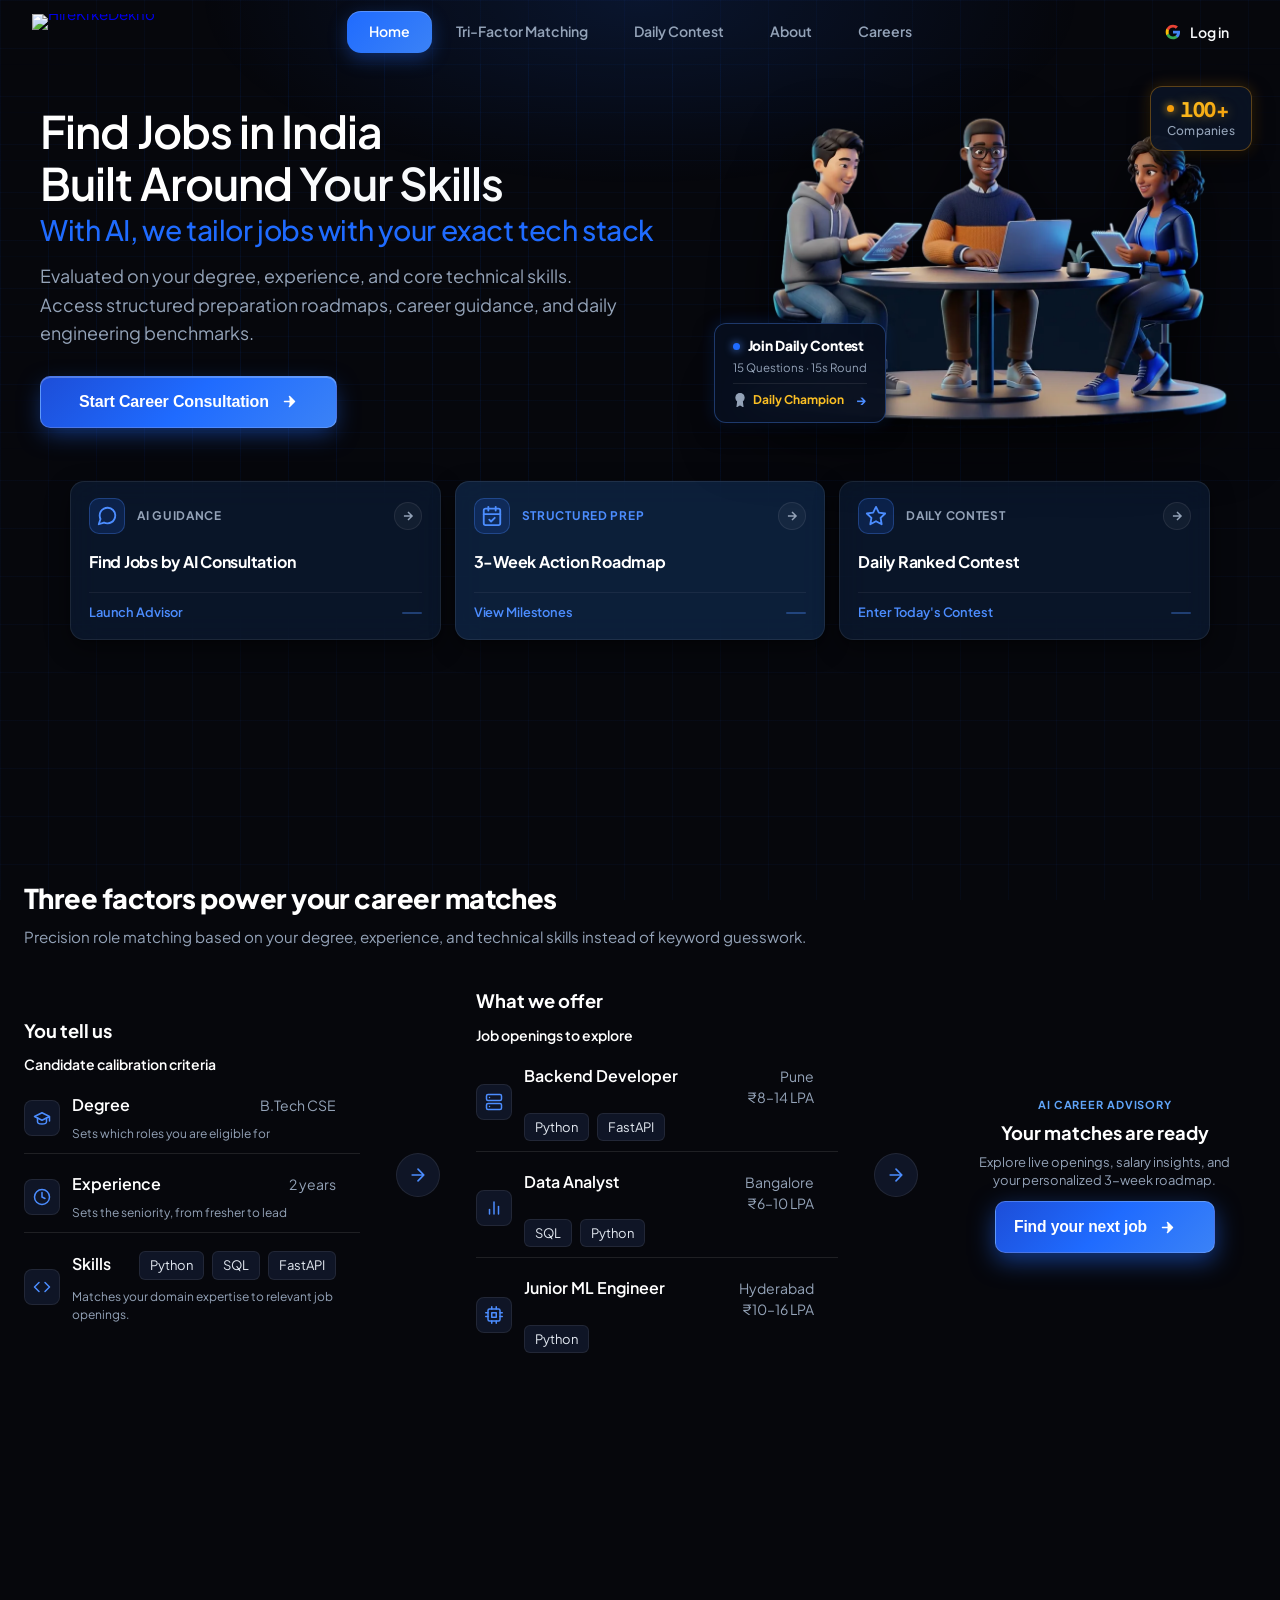
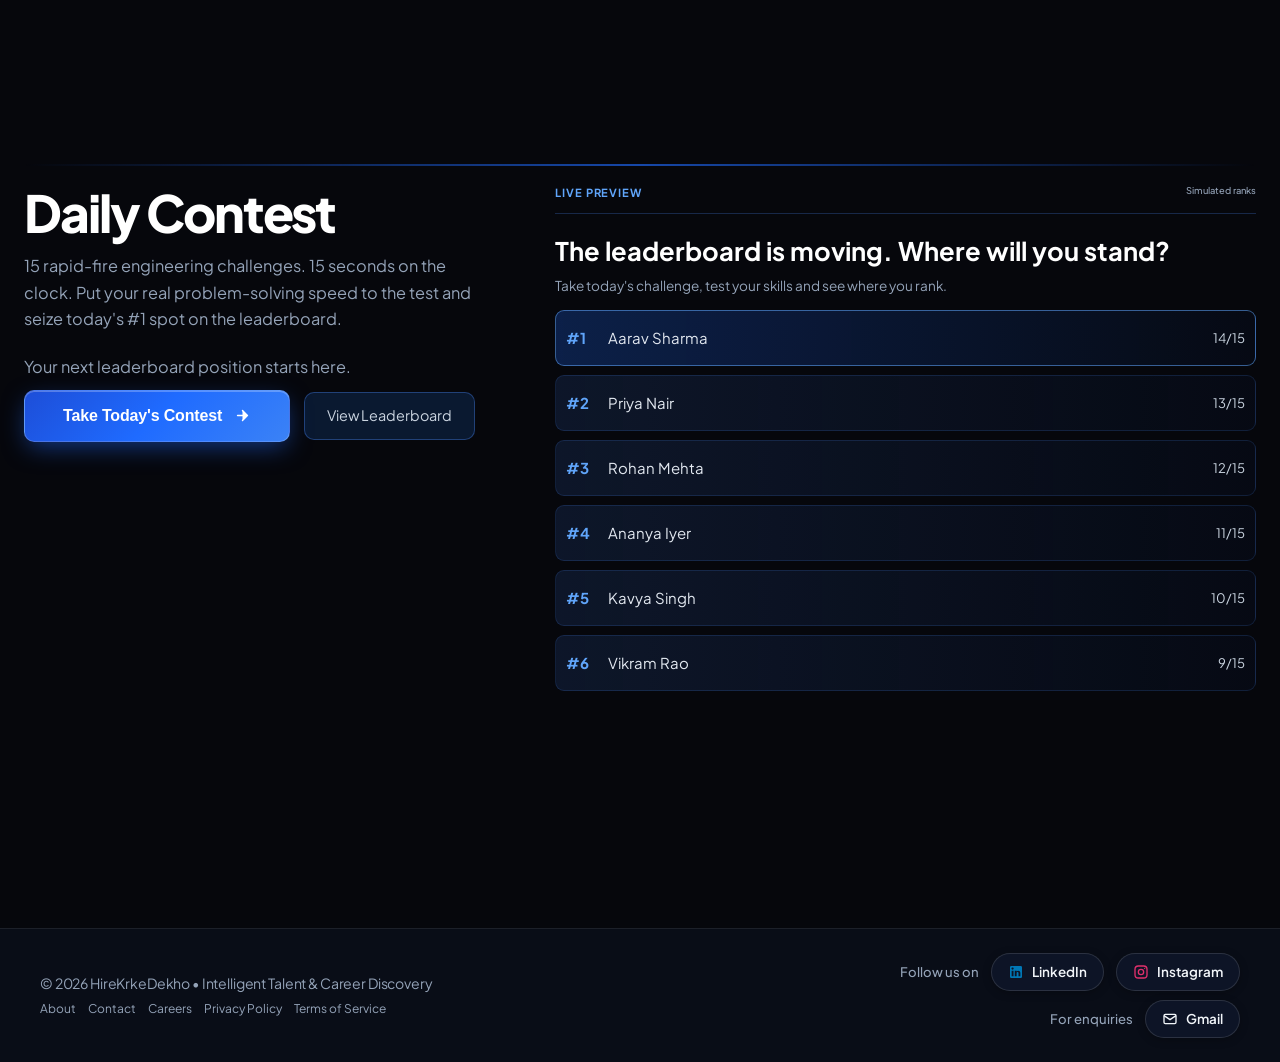
==== commit f10e4681: "Install Vercel Speed Insights for project # Vercel Speed Insights Implementation Report  ## Summary " ====
--- a/templates/index.html
+++ b/templates/index.html
@@ -72,8 +72,11 @@
 <link rel="stylesheet" href="/static/tabs.css?v=20261126-v7">
     <link rel="icon" type="image/png" href="/static/favicon.ico">
     <link rel="shortcut icon" type="image/png" href="/static/favicon.ico">
-    <!-- Vercel Web Analytics -->
-    <script defer src="https://cdn.vercel-insights.com/v1/script.js"></script>
+    <!-- Vercel Speed Insights -->
+    <script>
+        window.si = window.si || function () { (window.siq = window.siq || []).push(arguments); };
+    </script>
+    <script defer src="/_vercel/speed-insights/script.js"></script>
 </head>
 
 <body>
@@ -910,3 +913,4 @@
     <!-- Toast Container -->
     <div class="toast-container" id="toast_container"></div>
 </html>
+
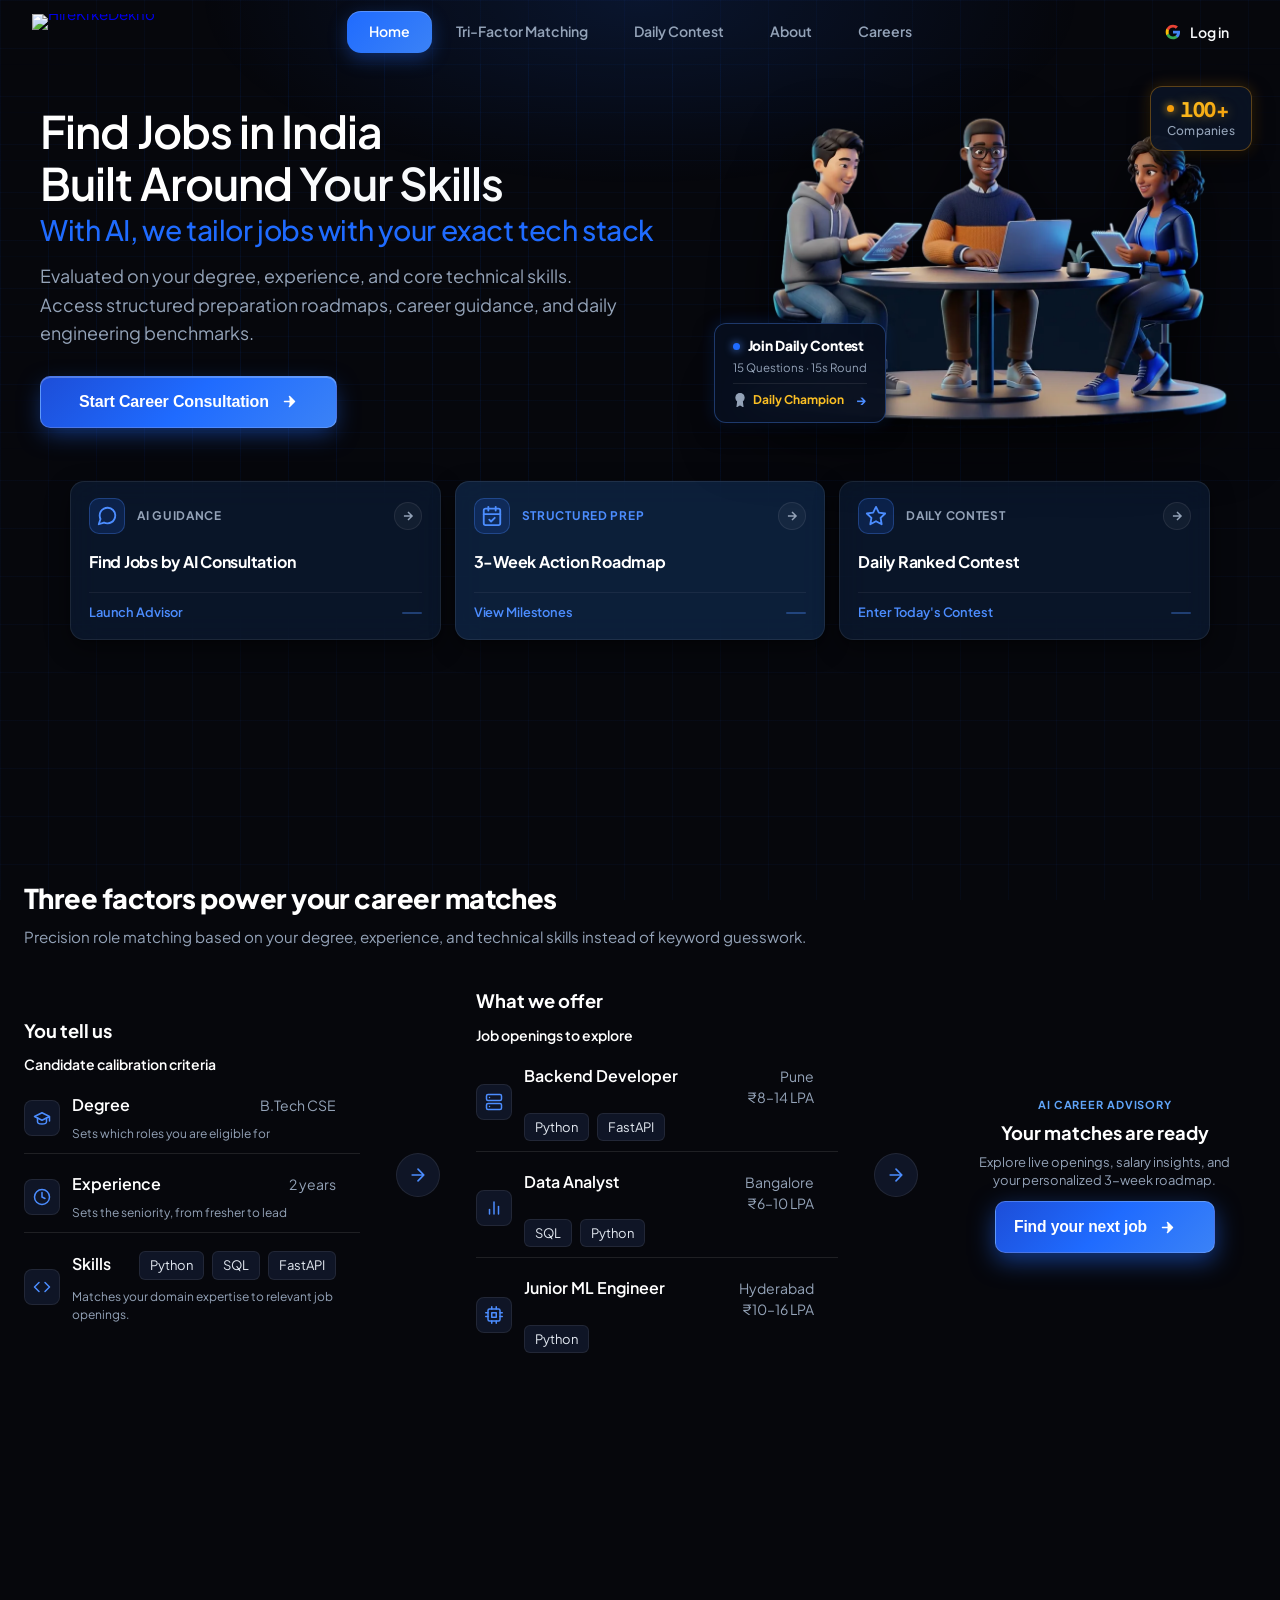
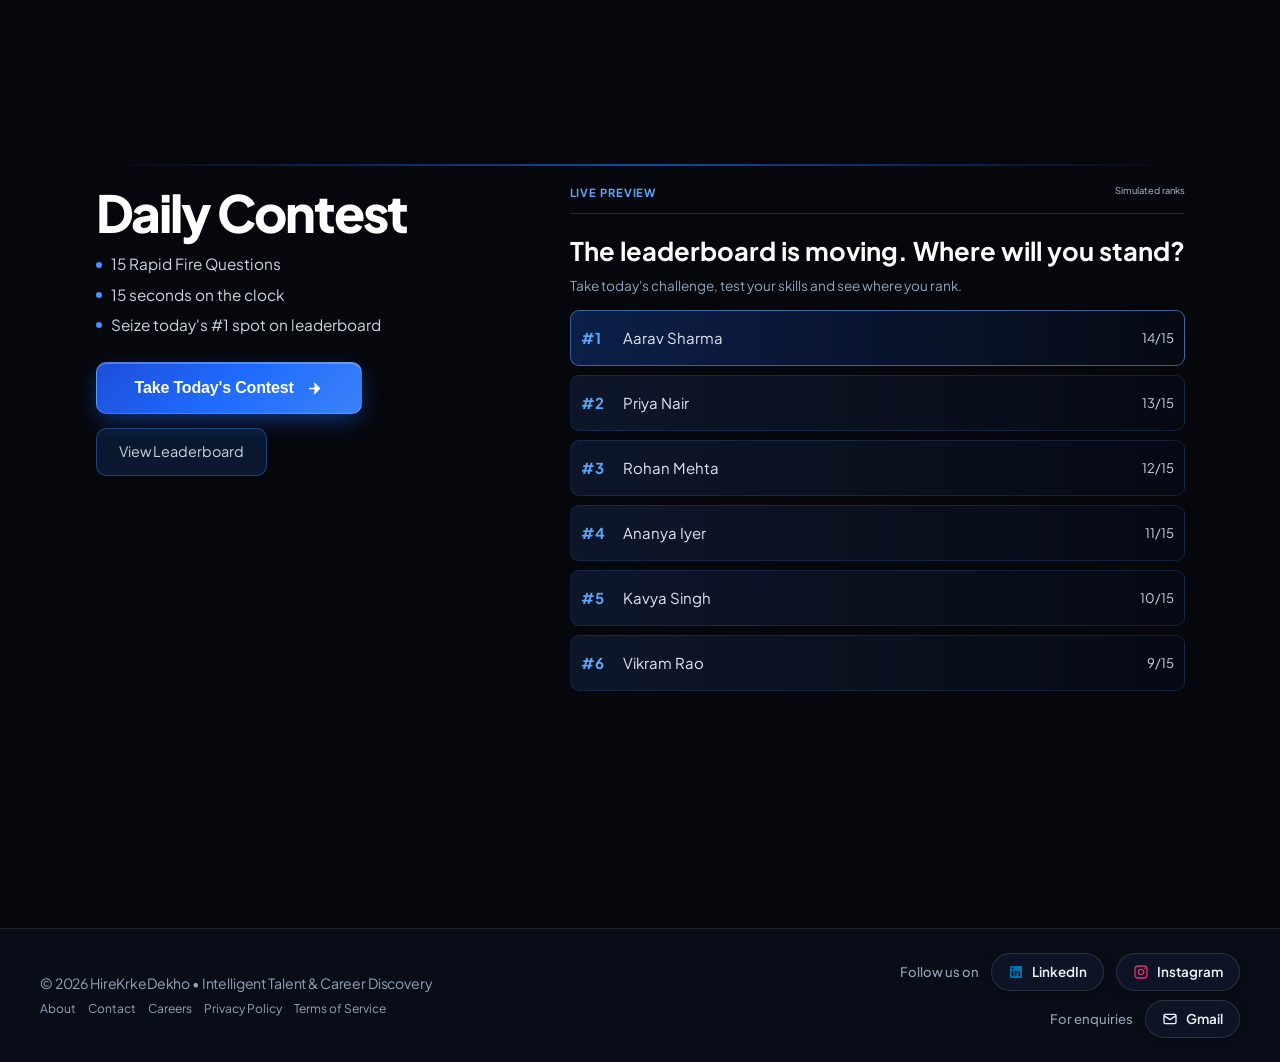
==== commit b289320e: "Mobile Changes" ====
--- a/templates/index.html
+++ b/templates/index.html
@@ -61,7 +61,6 @@
     </script>
     <title>HireKrkeDekho | AI Career Advisor & Tech Skill Contest</title>
     <!-- Preload critical LCP image for mobile & desktop with responsive WebP -->
-    <link rel="preload" as="image" href="/static/hirekrkedekho-hero-3d-mobile.webp" type="image/webp" media="(max-width: 768px)" fetchpriority="high">
     <link rel="preload" as="image" href="/static/hirekrkedekho-hero-3d-clean.webp" type="image/webp" media="(min-width: 769px)" fetchpriority="high">
     <link rel="preconnect" href="https://fonts.googleapis.com">
     <link rel="preconnect" href="https://fonts.gstatic.com" crossorigin>
@@ -176,7 +175,6 @@
                             <!-- 3D Team Avatar Centerpiece -->
                             <div class="avatar-3d-bobbing">
                                 <picture>
-                                    <source media="(max-width: 768px)" srcset="/static/hirekrkedekho-hero-3d-mobile.webp" type="image/webp">
                                     <source srcset="/static/hirekrkedekho-hero-3d-clean.webp" type="image/webp">
                                     <img src="/static/hirekrkedekho-hero-3d-clean.png" alt="HireKrkeDekho Tech Candidate Community" class="hero-3d-avatar-img" width="1040" height="690" fetchpriority="high" decoding="async">
                                 </picture>
@@ -399,7 +397,7 @@
                         <div class="composer-surface-bar">
                             
                             <input type="text" id="user_input_field"
-                                placeholder="Describe your background, target role or question"
+                                placeholder="Describe your background or role"
                                 onkeydown="if(event.key==='Enter' && !event.shiftKey) submitMessage()"
                                 autocomplete="off" spellcheck="true">
                             <button class="btn-composer-send" id="btn_send_action" type="button" onclick="submitMessage()">
@@ -645,24 +643,11 @@
                 <!-- Column 1: Header, Description & Actions -->
                 <div class="race-arena-header">
                     <h2 class="race-arena-title">Daily Contest</h2>
-                    <p class="race-arena-copy">15 rapid-fire engineering challenges. 15 seconds on the clock. Put your real problem-solving speed to the test and seize today&apos;s #1 spot on the leaderboard.</p>
-                    
-                    <div class="race-spec-row">
-                        <div class="race-spec-pill">
-                            <svg width="15" height="15" viewBox="0 0 24 24" fill="none" stroke="currentColor" stroke-width="2"><circle cx="12" cy="12" r="10"/><polyline points="12 6 12 12 16 14"/></svg>
-                            <span>15s Per Question</span>
-                        </div>
-                        <div class="race-spec-pill">
-                            <svg width="15" height="15" viewBox="0 0 24 24" fill="none" stroke="currentColor" stroke-width="2"><path d="M12 2l3.09 6.26L22 9.27l-5 4.87 1.18 6.88L12 17.77l-6.18 3.25L7 14.14 2 9.27l6.91-1.01L12 2z"/></svg>
-                            <span>Single Verified Attempt</span>
-                        </div>
-                        <div class="race-spec-pill">
-                            <svg width="15" height="15" viewBox="0 0 24 24" fill="none" stroke="currentColor" stroke-width="2"><path d="M22 11.08V12a10 10 0 1 1-5.93-9.14"/><polyline points="22 4 12 14.01 9 11.01"/></svg>
-                            <span>Accuracy-First Scoring</span>
-                        </div>
-                    </div>
-
-                    <p class="race-arena-copy" style="margin-bottom:10px;">Your next leaderboard position starts here.</p>
+                    <ul class="race-arena-points">
+                        <li>15 Rapid Fire Questions</li>
+                        <li>15 seconds on the clock</li>
+                        <li>Seize today&apos;s #1 spot on leaderboard</li>
+                    </ul>
                     <div class="race-actions-row">
                         <button id="race_entry_btn" class="btn-primary-hero btn-race-start cta-shimmer" type="button" onclick="trackRaceEvent('contest_cta_clicked'); openRaceModal()" aria-label="Take Today's Contest">
                             <span id="race_entry_btn_label">Take Today&apos;s Contest</span>
@@ -691,7 +676,7 @@
         <div class="footer-container">
             <div class="footer-brand-wrap">
                 <p class="footer-copyright">&copy; 2026 HireKrkeDekho &bull; Intelligent Talent &amp; Career Discovery</p>
-                <p style="font-size:0.75rem; color:var(--text-muted); margin-top:6px; display:flex; gap:12px; flex-wrap:wrap;">
+                <p class="footer-legal-links" style="font-size:0.75rem; color:var(--text-muted); margin-top:6px; display:flex; gap:12px; flex-wrap:wrap;">
                     <a href="/about" style="color:var(--text-secondary); text-decoration:none;">About</a>
                     <a href="/contact" style="color:var(--text-secondary); text-decoration:none;">Contact</a>
                     <a href="/careers" style="color:var(--text-secondary); text-decoration:none;">Careers</a>
@@ -731,7 +716,6 @@
             <div class="modal-header">
                 <div>
                     <h3 class="modal-title" id="race_modal_title">Join Today&apos;s Contest &ndash; <span id="race_modal_topic_inline" class="contest-topic-accent">Skill</span></h3>
-                    <p id="race_modal_meta" class="contest-modal-meta">15 rapid-fire questions &middot; 15s each &middot; Server-timed</p>
                 </div>
                 <button class="btn-modal-close" onclick="closeRaceModal()" aria-label="Close">&times;</button>
             </div>
--- a/static/app.css
+++ b/static/app.css
@@ -2213,6 +2213,32 @@
             margin: 0 0 22px;
         }
 
+        .race-arena-points {
+            display: grid;
+            gap: 8px;
+            margin: 0 0 26px;
+            padding: 0;
+            list-style: none;
+            color: #cbd5e1;
+            font-size: 0.96rem;
+            line-height: 1.45;
+        }
+
+        .race-arena-points li {
+            display: flex;
+            align-items: center;
+            gap: 9px;
+        }
+
+        .race-arena-points li::before {
+            content: '';
+            width: 6px;
+            height: 6px;
+            flex: 0 0 6px;
+            border-radius: 50%;
+            background: #4c8dff;
+        }
+
         .race-spec-row {
             display: flex;
             align-items: center;
@@ -3773,6 +3799,13 @@
 
         .modal-overlay.open {
             display: flex;
+            overscroll-behavior: contain;
+        }
+
+        html:has(.modal-overlay.open),
+        body:has(.modal-overlay.open) {
+            overflow: hidden !important;
+            overscroll-behavior: none;
         }
 
         .auth-modal {
@@ -4934,6 +4967,10 @@
             transform: scale(1.1);
         }
         @media (max-width: 640px) {
+            .site-footer {
+                padding: 22px 16px calc(22px + env(safe-area-inset-bottom, 0px));
+            }
+
             .footer-container {
                 flex-direction: column;
                 align-items: center;
@@ -4953,6 +4990,22 @@
             .footer-copyright {
                 font-size: 0.8rem;
                 text-align: center;
+                line-height: 1.45;
+            }
+
+            .footer-legal-links {
+                display: grid !important;
+                grid-template-columns: repeat(2, max-content);
+                justify-content: center;
+                column-gap: 18px !important;
+                row-gap: 10px !important;
+                text-align: left;
+                width: 100%;
+            }
+
+            .footer-legal-links a:last-child {
+                grid-column: 1 / -1;
+                justify-self: center;
             }
 
             .footer-social-group {
@@ -5143,6 +5196,31 @@
         .race-challenge-btn:hover { color:#fff; text-decoration:underline; }
         .race-complete-icon { display:grid; place-items:center; width:50px; height:50px; margin:auto; border-radius:50%; background:#173d35; color:#71e2b2; font-size:1.45rem; font-weight:900; }
         @media (max-width:640px) { 
+            .race-modal .modal-header {
+                align-items: flex-start;
+                gap: 12px;
+            }
+
+            .race-modal .modal-title {
+                min-width: 0;
+                padding-right: 8px;
+                line-height: 1.35;
+            }
+
+            .race-modal .contest-topic-accent {
+                display: inline-block;
+            }
+
+            .contest-topic-highlight {
+                align-items: flex-start;
+                text-align: left;
+            }
+
+            .contest-topic-name {
+                max-width: 100%;
+                line-height: 1.28;
+                overflow-wrap: anywhere;
+            }
             .race-modal { width:calc(100vw - 20px); max-width:calc(100vw - 20px); padding:18px 14px; } 
             .race-options.race-options-2col { grid-template-columns: 1fr; }
             .race-options button { min-height:46px; padding:10px 12px; font-size:.88rem; } 
@@ -5425,6 +5503,55 @@
             text-decoration: underline;
         }
 
+/* Phone header: an authenticated account must not push the menu off-screen. */
+@media (max-width: 640px) {
+    header.site-header {
+        grid-template-columns: minmax(0, 1fr) auto;
+        gap: 8px;
+    }
+
+    .header-brand {
+        min-width: 0;
+    }
+
+    .header-actions {
+        min-width: 0;
+        gap: 6px;
+    }
+
+    .user-account-badge {
+        width: 40px;
+        height: 40px;
+        padding: 4px;
+        justify-content: center;
+        flex: 0 0 40px;
+    }
+
+    .user-account-badge .user-info-text,
+    .user-account-badge .btn-signout {
+        display: none;
+    }
+
+    .user-account-badge .user-avatar {
+        width: 30px;
+        height: 30px;
+    }
+
+    .hero-section,
+    .hero-content-wrap,
+    .hero-stage-split,
+    .hero-text-col,
+    .hero-avatar-col,
+    .hero-avatar-showcase {
+        min-width: 0;
+        max-width: 100%;
+    }
+
+    .hero-services-grid {
+        width: 100%;
+    }
+}
+
 /* ==========================================================================
    UNSLOP PASS: Clean, deliberate craftsmanship based on heydamir/unslop
    ========================================================================== */
@@ -5631,3 +5758,116 @@
             width: 0 !important;
             height: 0 !important;
         }
+
+        /* Mobile-only: preserve the three-step story without horizontal motion. */
+        @media (max-width: 1024px) and (prefers-reduced-motion: no-preference) {
+            .how-input .how-role-card {
+                position: relative;
+                padding-right: 30px;
+            }
+
+            .how-input .how-role-card::after {
+                content: '\2713';
+                position: absolute;
+                top: 50%;
+                right: 0;
+                width: 18px;
+                height: 18px;
+                border-radius: 50%;
+                display: grid;
+                place-items: center;
+                background: #22c55e;
+                color: #07111f;
+                font-size: 12px;
+                font-weight: 800;
+                opacity: 0;
+                transform: translateY(-50%) scale(.5);
+                animation: mobile-how-check 8s ease-in-out infinite;
+            }
+
+            .how-input .how-roles li:nth-child(2) .how-role-card::after { animation-delay: .8s; }
+            .how-input .how-roles li:nth-child(3) .how-role-card::after { animation-delay: 1.6s; }
+
+            .how-arrow-badge {
+                position: relative;
+                overflow: visible;
+            }
+
+            .how-arrow-badge::after {
+                content: '\2726';
+                position: absolute;
+                color: #bfdbfe;
+                font-size: 18px;
+                opacity: 0;
+                animation: mobile-how-spark 8s ease-in-out infinite;
+            }
+
+            .how-arrow-to-offer .how-arrow-badge { animation: mobile-how-arrow 8s ease-in-out infinite 2.5s; }
+            .how-arrow-to-offer .how-arrow-badge::after { animation-delay: 2.5s; }
+            .how-output { animation: mobile-how-offer 8s ease-in-out infinite 3.1s; }
+            .how-arrow-to-cta .how-arrow-badge { animation: mobile-how-arrow 8s ease-in-out infinite 4.7s; }
+            .how-arrow-to-cta .how-arrow-badge::after { animation-delay: 4.7s; }
+            .btn-find-jobs-standalone { animation: mobile-how-cta 8s ease-in-out infinite 5.3s; }
+
+            @keyframes mobile-how-check {
+                0%, 8%, 100% { opacity: 0; transform: translateY(-50%) scale(.5); }
+                3%, 6% { opacity: 1; transform: translateY(-50%) scale(1); }
+            }
+
+            @keyframes mobile-how-arrow {
+                0%, 100% { box-shadow: none; }
+                3%, 7% { box-shadow: 0 0 0 7px rgba(59, 130, 246, .12), 0 0 20px rgba(96, 165, 250, .9); }
+            }
+
+            @keyframes mobile-how-spark {
+                0%, 100% { opacity: 0; transform: translate(-8px, 6px) scale(.4); }
+                4% { opacity: 1; transform: translate(8px, -8px) scale(1); }
+                8% { opacity: 0; transform: translate(12px, -12px) scale(.4); }
+            }
+
+            @keyframes mobile-how-offer {
+                0%, 100% { filter: brightness(1); }
+                4%, 14% { filter: brightness(1.12); }
+            }
+
+            @keyframes mobile-how-cta {
+                0%, 100% { box-shadow: 0 8px 24px rgba(31, 107, 255, .5); }
+                4%, 12% { box-shadow: 0 0 0 7px rgba(59, 130, 246, .18), 0 10px 28px rgba(59, 130, 246, .8); }
+            }
+        }
+
+        @media (max-width: 640px) {
+            .composer-surface-bar {
+                gap: 6px;
+                padding-left: 12px;
+            }
+
+            .composer-surface-bar input,
+            .composer-surface-bar input::placeholder {
+                font-size: 13px;
+            }
+
+            .btn-composer-send {
+                width: 44px;
+                min-width: 44px;
+                padding: 0;
+                font-size: 0;
+            }
+
+            .btn-composer-send::after {
+                content: '\2192';
+                font-size: 20px;
+                line-height: 1;
+            }
+
+            .auth-google-center-box,
+            .google-login-slot {
+                min-width: 0;
+                overflow: hidden !important;
+            }
+
+            .google-login-slot > div,
+            .google-login-slot iframe {
+                max-width: 100% !important;
+            }
+        }
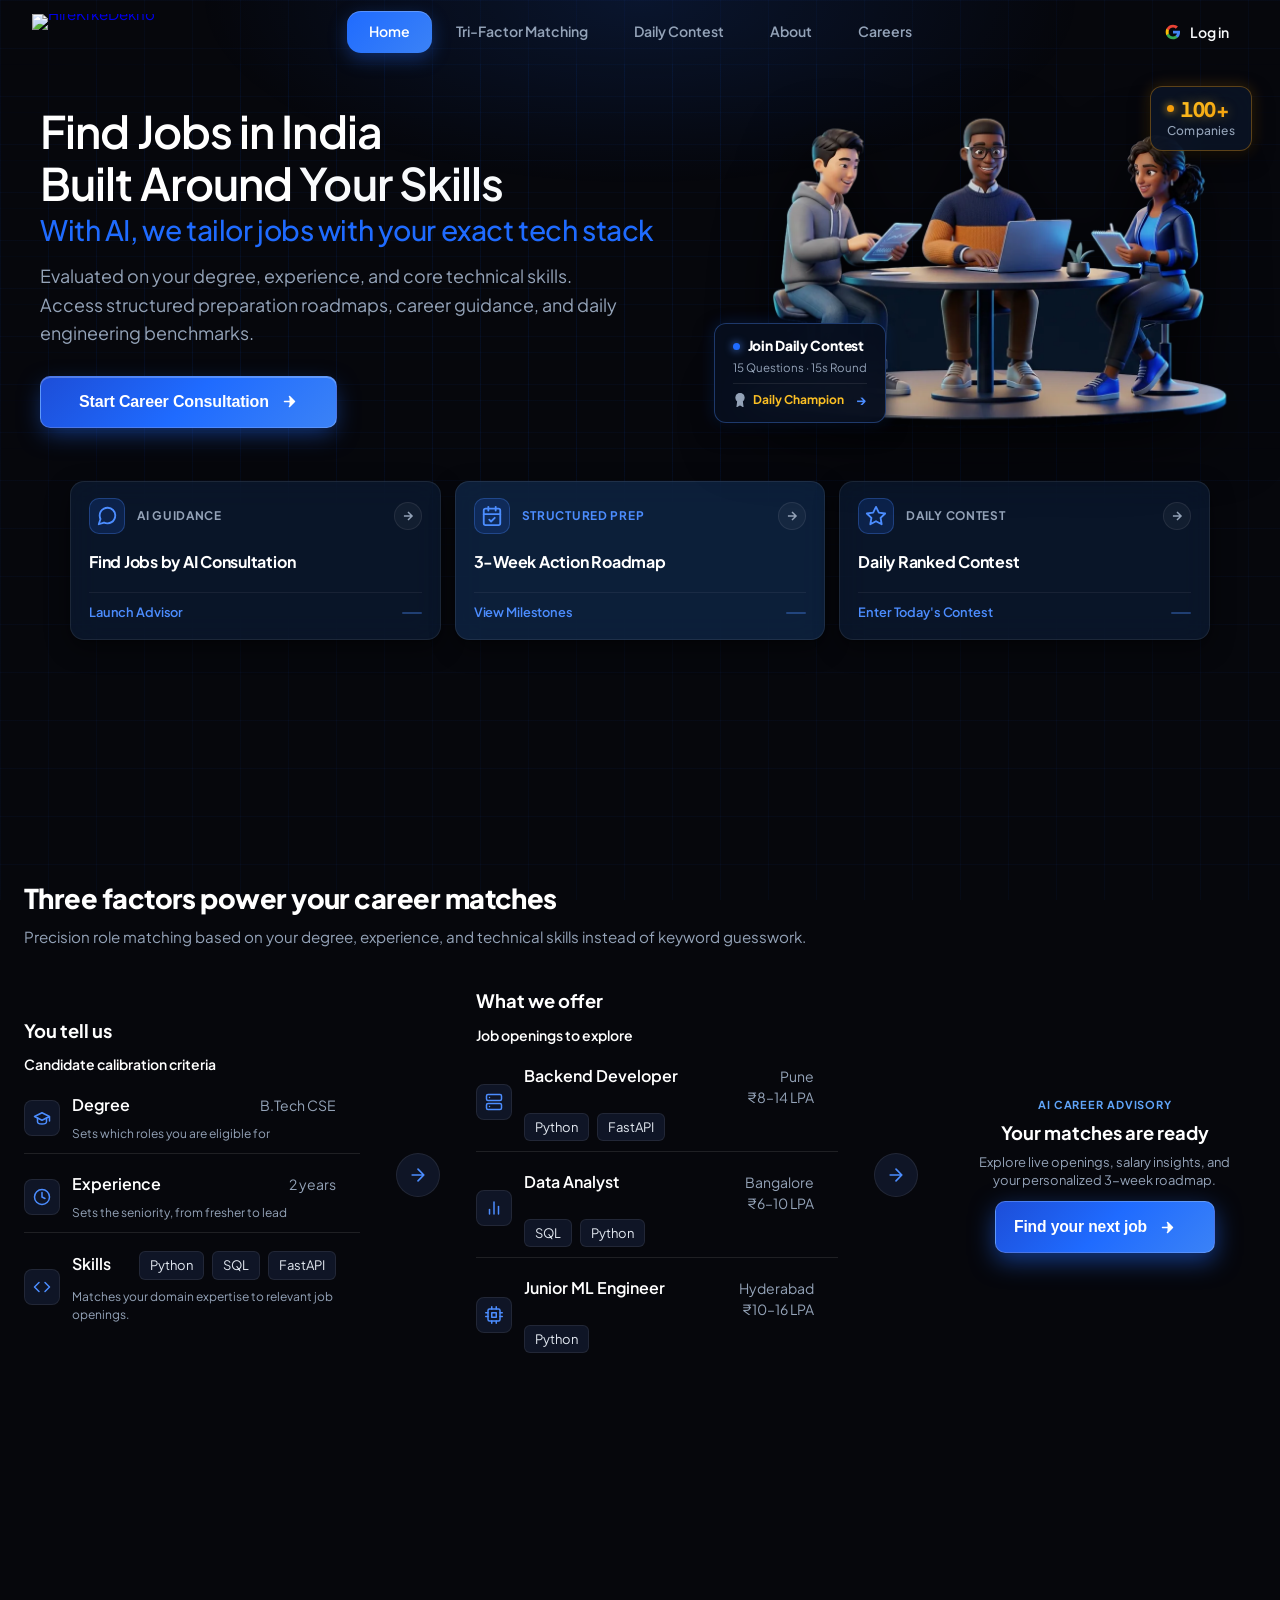
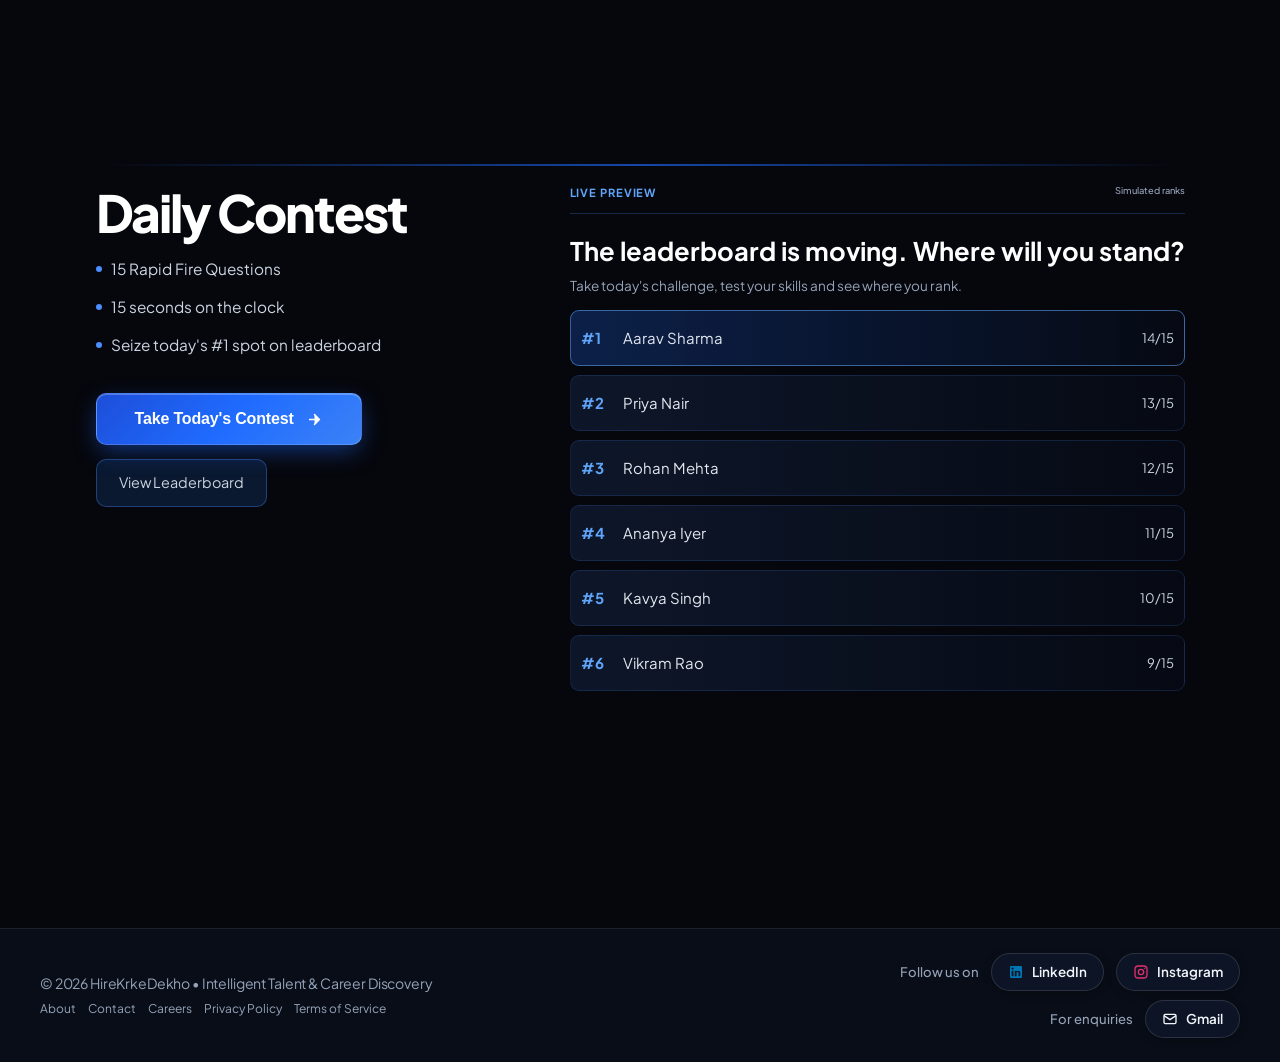
==== commit 76313e0e: "Mobile Changes 2" ====
--- a/templates/index.html
+++ b/templates/index.html
@@ -891,7 +891,7 @@
     </div>
 
     <!-- Application Script -->
-    <script src="/static/app.js?v=20261126-complete-actions-v1" defer></script>
+    <script src="/static/app.js?v=20261127-nav-release-v3" defer></script>
 </body>
 
     <!-- Toast Container -->
--- a/static/app.css
+++ b/static/app.css
@@ -2215,9 +2215,9 @@
 
         .race-arena-points {
             display: grid;
-            gap: 8px;
-            margin: 0 0 26px;
-            padding: 0;
+            gap: 14px;
+            margin: 4px 0 32px;
+            padding: 4px 0;
             list-style: none;
             color: #cbd5e1;
             font-size: 0.96rem;
@@ -2228,6 +2228,7 @@
             display: flex;
             align-items: center;
             gap: 9px;
+            min-height: 24px;
         }
 
         .race-arena-points li::before {
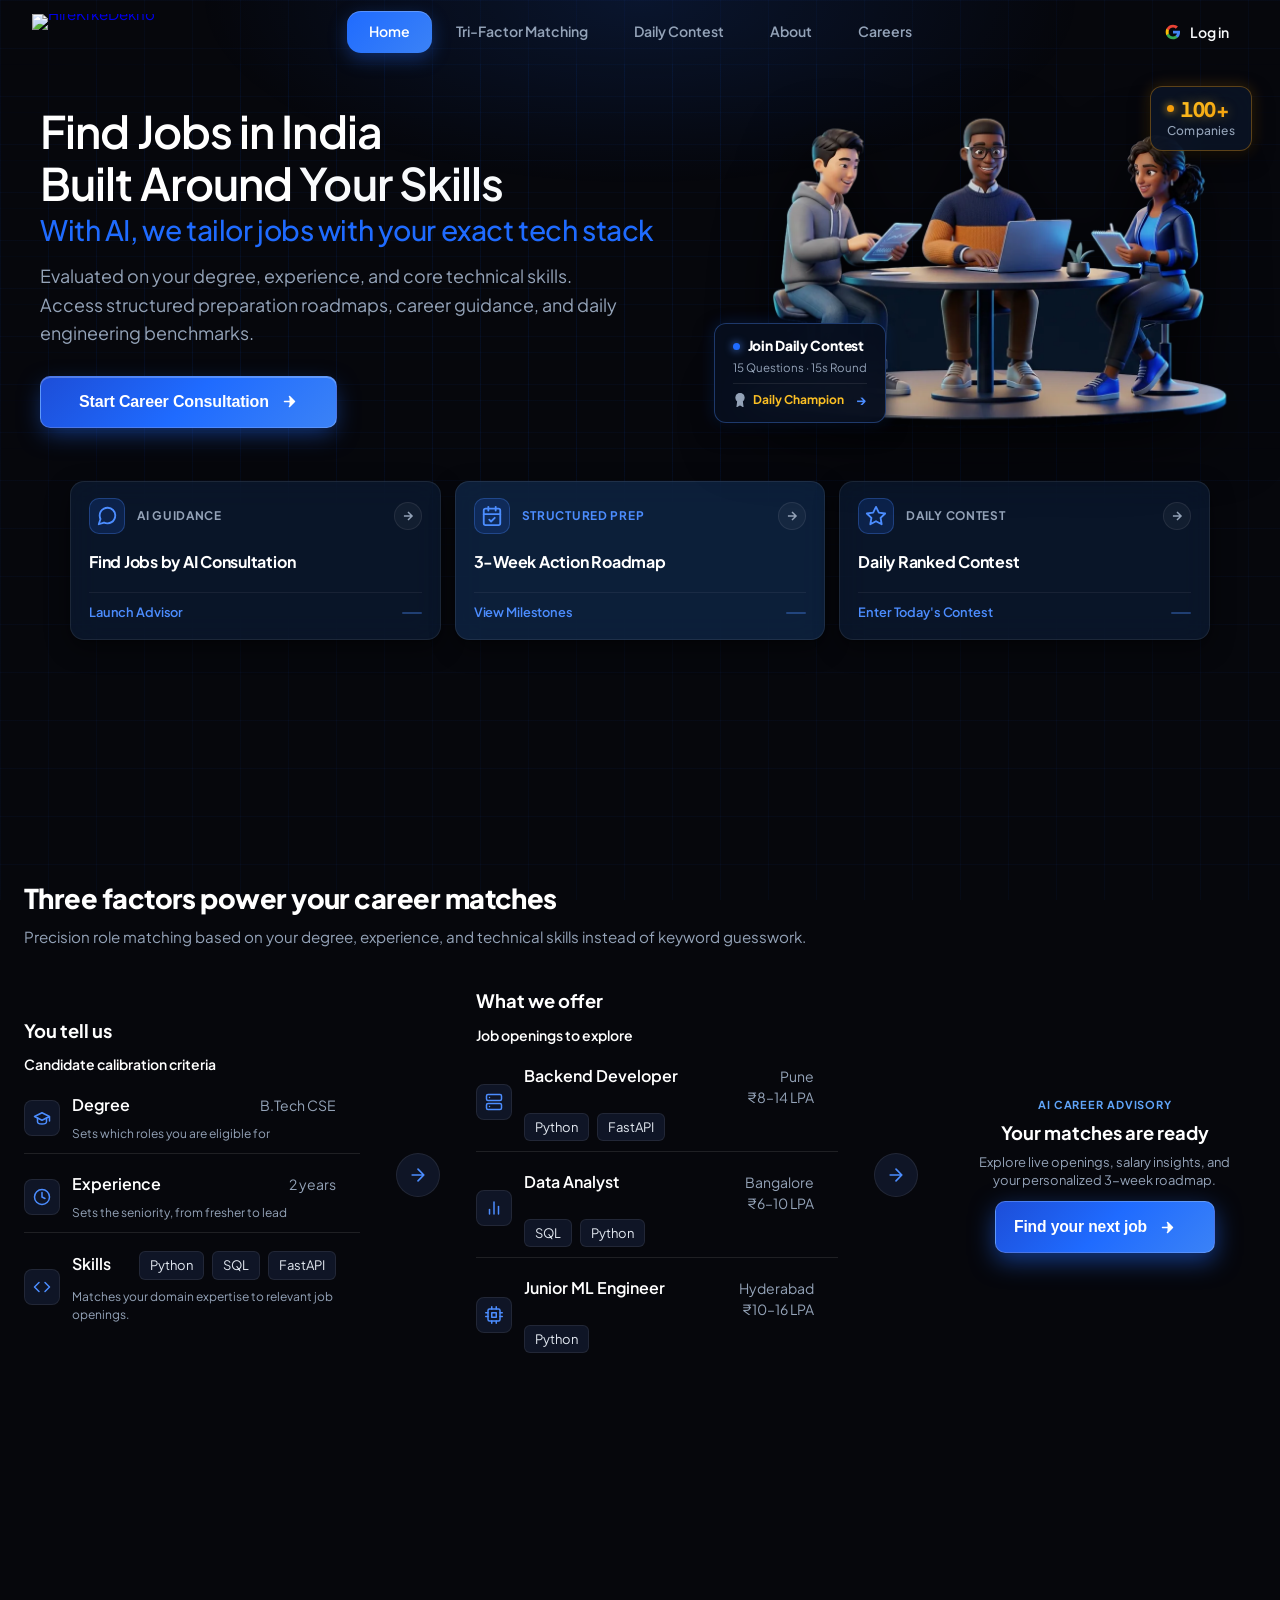
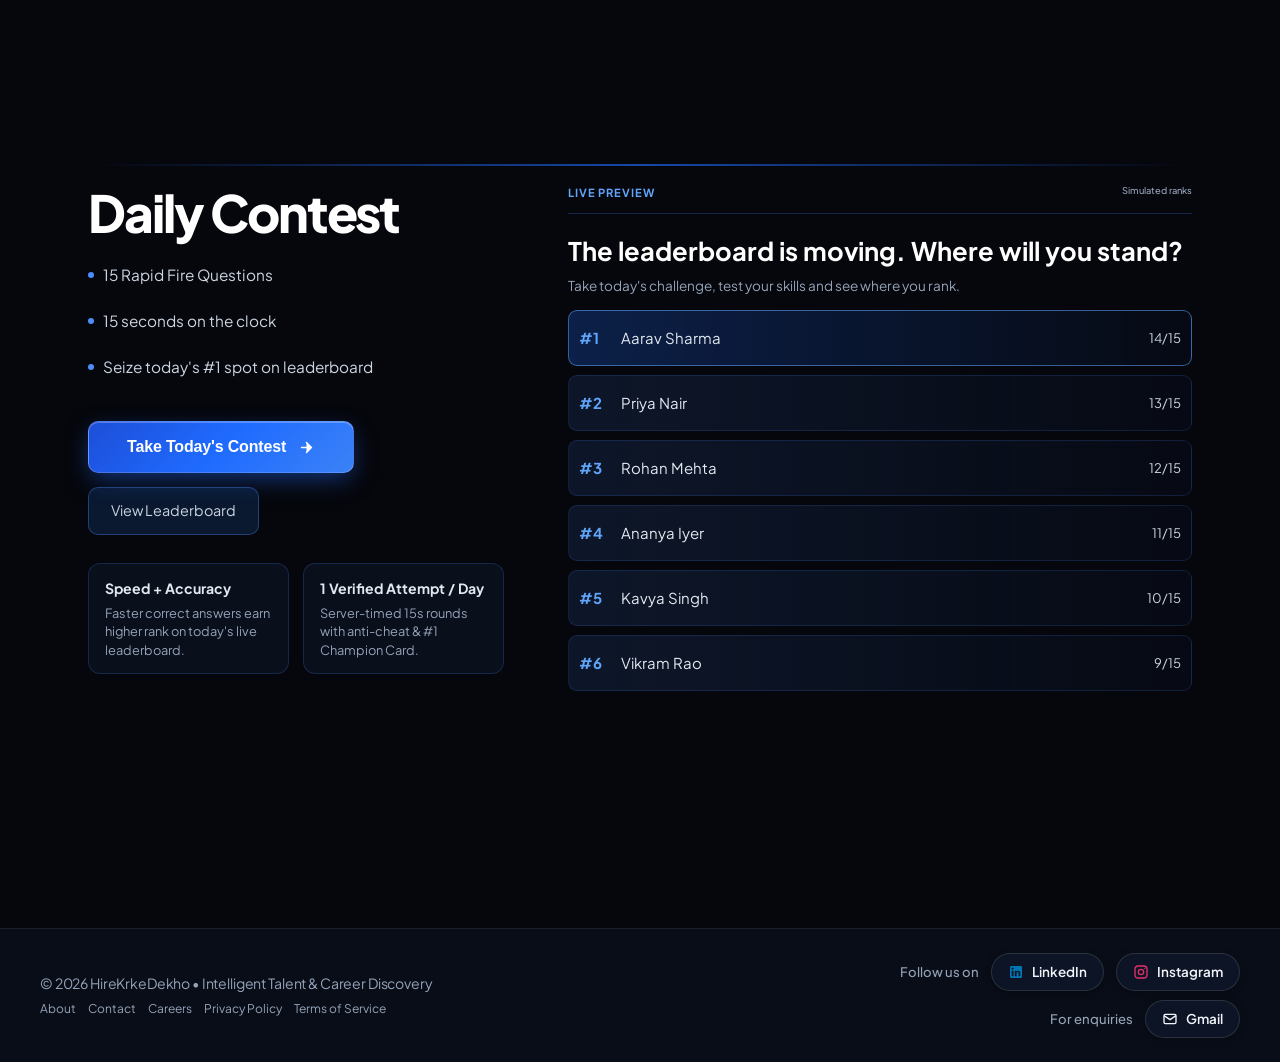
==== commit 9d61a3d9: "Release nav lock on manual scroll, space Daily Contest bullets, add desktop Scoring & Rules mini-gri" ====
--- a/templates/index.html
+++ b/templates/index.html
@@ -659,6 +659,17 @@
                         <span class="race-seat-label" id="race_seat_status"></span>
                         <span id="race_contest_date" hidden>Today</span>
                     </div>
+
+                    <div class="race-desktop-rules-grid" aria-label="Scoring and Contest Rules">
+                        <div class="race-rule-mini-card">
+                            <div class="race-rule-mini-title">Speed + Accuracy</div>
+                            <p class="race-rule-mini-desc">Faster correct answers earn higher rank on today&apos;s live leaderboard.</p>
+                        </div>
+                        <div class="race-rule-mini-card">
+                            <div class="race-rule-mini-title">1 Verified Attempt / Day</div>
+                            <p class="race-rule-mini-desc">Server-timed 15s rounds with anti-cheat &amp; #1 Champion Card.</p>
+                        </div>
+                    </div>
                 </div>
 
                 <aside class="moving-leaderboard" aria-label="Simulated moving leaderboard preview">
--- a/static/app.css
+++ b/static/app.css
@@ -2215,9 +2215,9 @@
 
         .race-arena-points {
             display: grid;
-            gap: 14px;
-            margin: 4px 0 32px;
-            padding: 4px 0;
+            gap: 18px;
+            margin: 18px 0 38px;
+            padding: 2px 0;
             list-style: none;
             color: #cbd5e1;
             font-size: 0.96rem;
@@ -2228,7 +2228,7 @@
             display: flex;
             align-items: center;
             gap: 9px;
-            min-height: 24px;
+            min-height: 28px;
         }
 
         .race-arena-points li::before {
@@ -2238,6 +2238,41 @@
             flex: 0 0 6px;
             border-radius: 50%;
             background: #4c8dff;
+        }
+
+        .race-desktop-rules-grid {
+            display: none;
+        }
+
+        @media (min-width: 901px) {
+            .race-desktop-rules-grid {
+                display: grid;
+                grid-template-columns: repeat(2, minmax(0, 1fr));
+                gap: 14px;
+                margin-top: 28px;
+                max-width: 520px;
+            }
+
+            .race-rule-mini-card {
+                background: rgba(15, 23, 42, 0.55);
+                border: 1px solid rgba(59, 130, 246, 0.22);
+                border-radius: 12px;
+                padding: 14px 16px;
+            }
+
+            .race-rule-mini-title {
+                font-size: 0.88rem;
+                font-weight: 700;
+                color: #e2e8f0;
+                margin-bottom: 4px;
+            }
+
+            .race-rule-mini-desc {
+                font-size: 0.8rem;
+                color: #94a3b8;
+                line-height: 1.45;
+                margin: 0;
+            }
         }
 
         .race-spec-row {
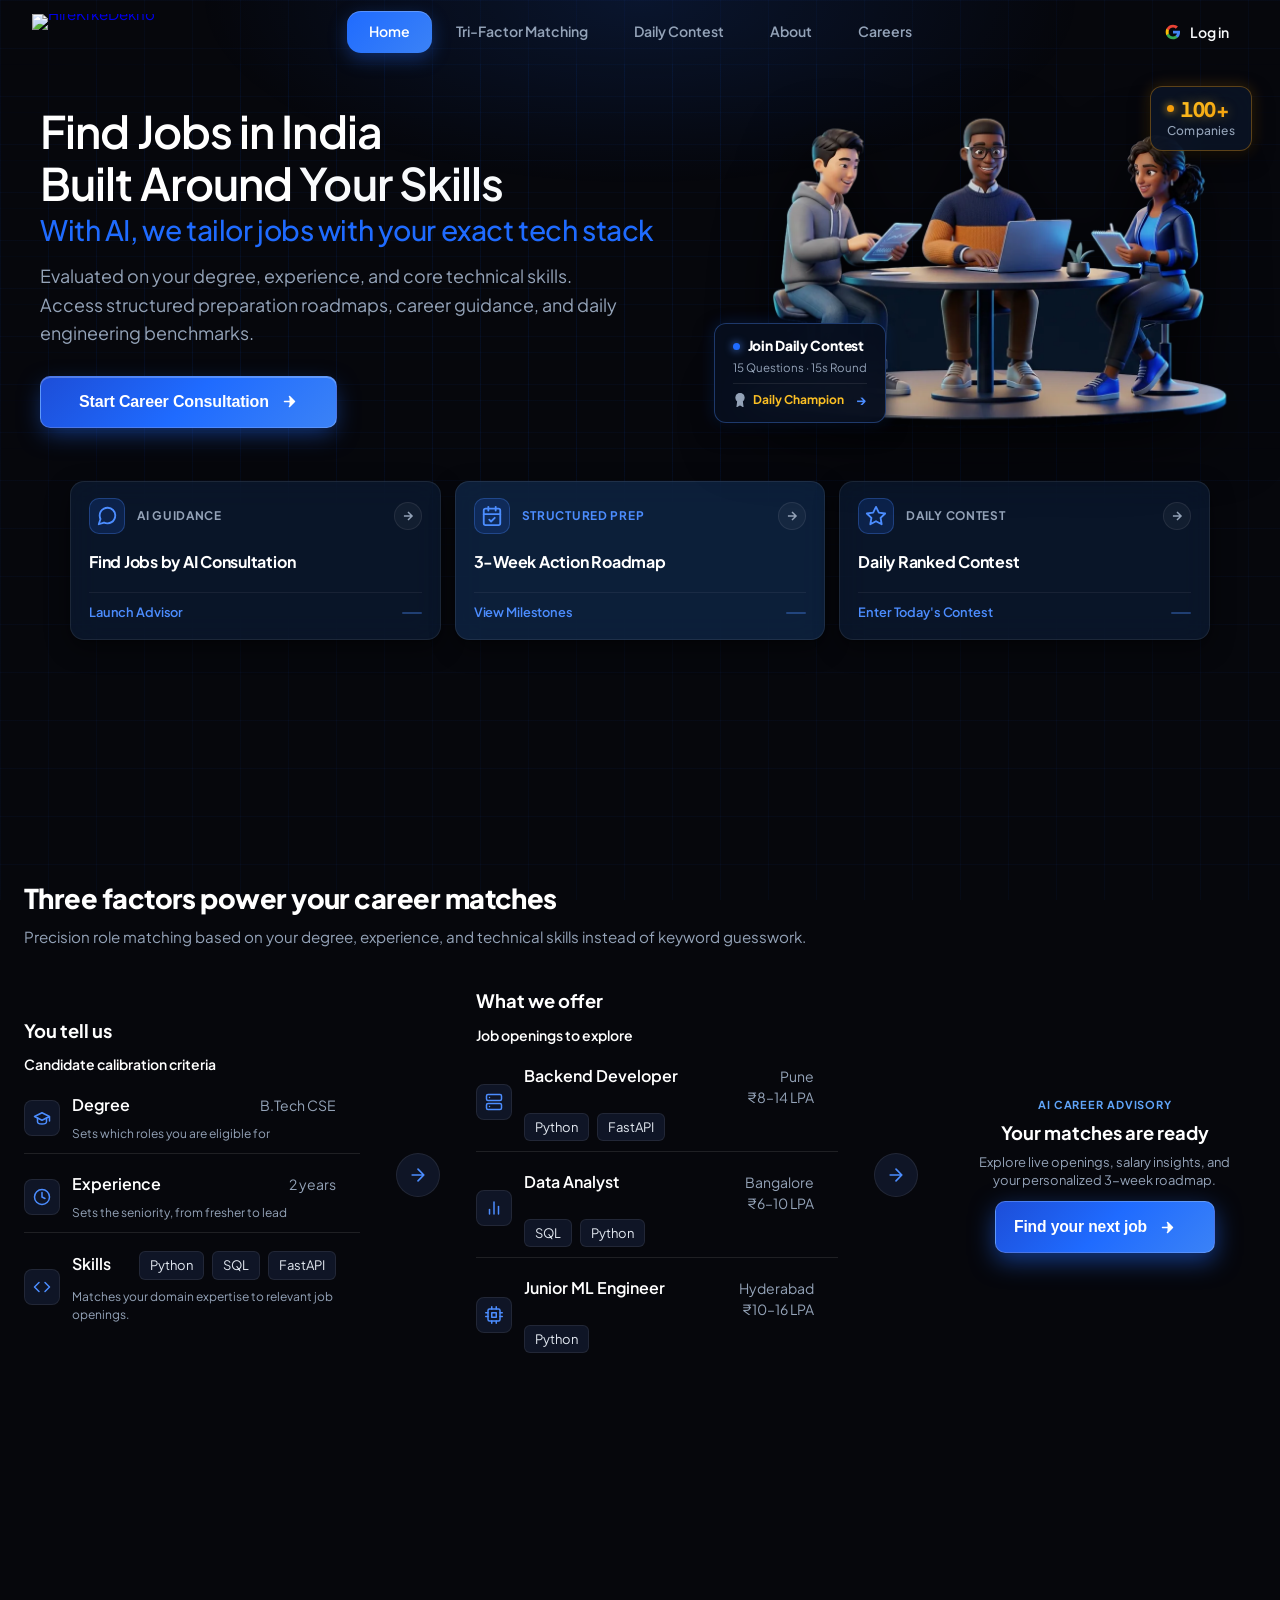
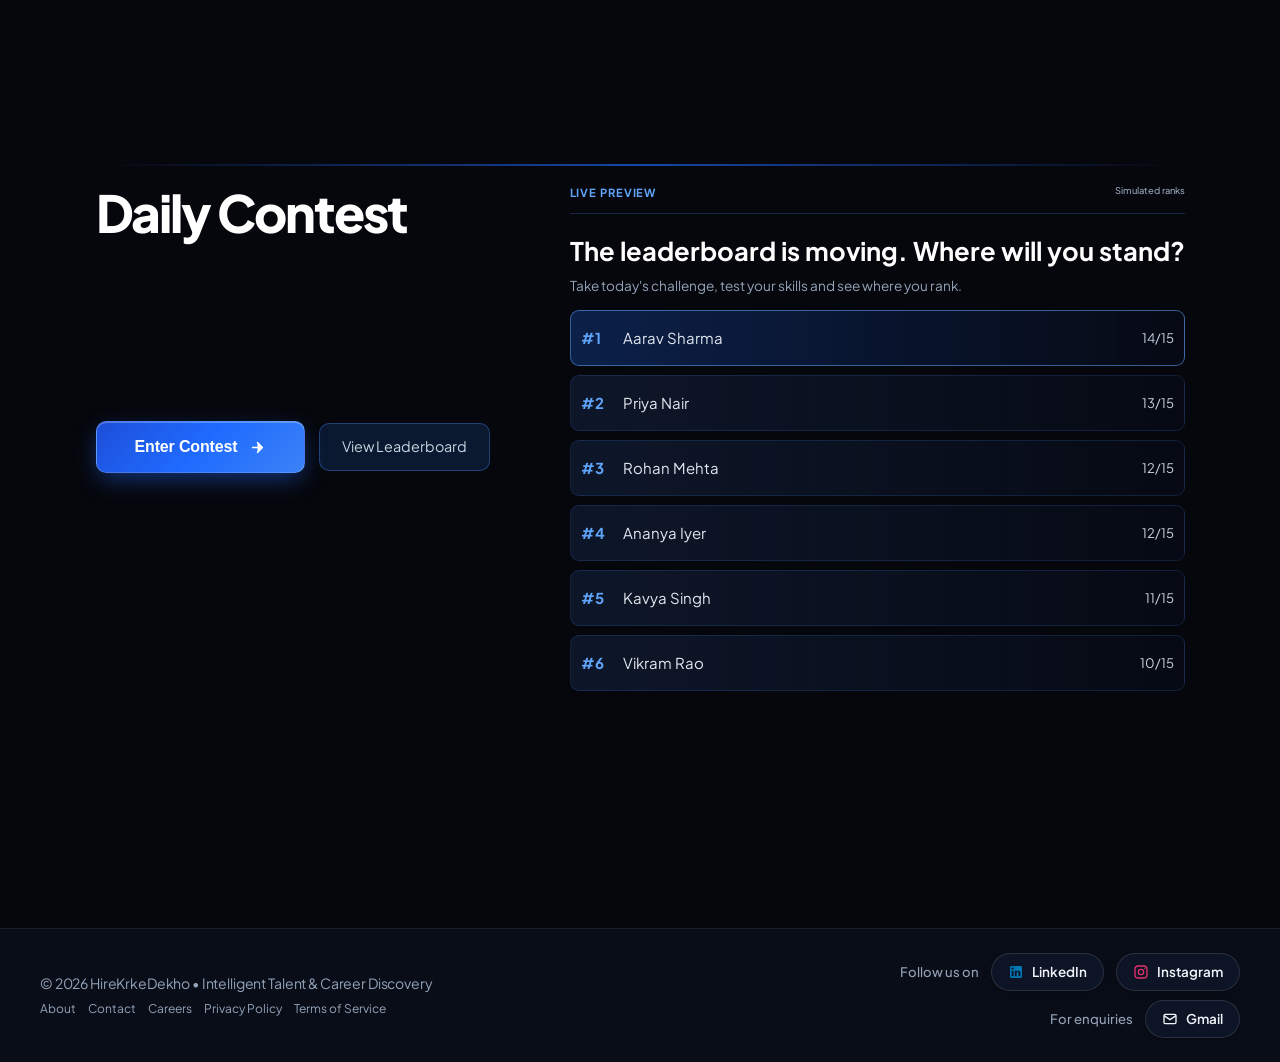
==== commit 4c81cbb1: "Remove rules mini-grid, loop Daily Contest bullets, rename CTA to Enter Contest with 4-corner whoosh" ====
--- a/templates/index.html
+++ b/templates/index.html
@@ -649,8 +649,8 @@
                         <li>Seize today&apos;s #1 spot on leaderboard</li>
                     </ul>
                     <div class="race-actions-row">
-                        <button id="race_entry_btn" class="btn-primary-hero btn-race-start cta-shimmer" type="button" onclick="trackRaceEvent('contest_cta_clicked'); openRaceModal()" aria-label="Take Today's Contest">
-                            <span id="race_entry_btn_label">Take Today&apos;s Contest</span>
+                        <button id="race_entry_btn" class="btn-primary-hero btn-race-start cta-shimmer" type="button" onclick="trackRaceEvent('contest_cta_clicked'); enterContestWithWhoosh(this)" aria-label="Enter Contest">
+                            <span id="race_entry_btn_label">Enter Contest</span>
                             <svg class="icon icon-sm" viewBox="0 0 24 24"><path d="M5 12h14M12 5l7 7-7 7" stroke="currentColor" stroke-width="2" stroke-linecap="round" stroke-linejoin="round"/></svg>
                         </button>
                         <a class="btn-secondary-hero btn-race-standings" href="/race/leaderboard/page" target="_blank" rel="noopener noreferrer" onclick="trackRaceEvent('leaderboard_cta_clicked')" aria-label="View Leaderboard" style="text-decoration:none">
@@ -658,17 +658,6 @@
                         </a>
                         <span class="race-seat-label" id="race_seat_status"></span>
                         <span id="race_contest_date" hidden>Today</span>
-                    </div>
-
-                    <div class="race-desktop-rules-grid" aria-label="Scoring and Contest Rules">
-                        <div class="race-rule-mini-card">
-                            <div class="race-rule-mini-title">Speed + Accuracy</div>
-                            <p class="race-rule-mini-desc">Faster correct answers earn higher rank on today&apos;s live leaderboard.</p>
-                        </div>
-                        <div class="race-rule-mini-card">
-                            <div class="race-rule-mini-title">1 Verified Attempt / Day</div>
-                            <p class="race-rule-mini-desc">Server-timed 15s rounds with anti-cheat &amp; #1 Champion Card.</p>
-                        </div>
                     </div>
                 </div>
 
--- a/static/app.css
+++ b/static/app.css
@@ -2229,6 +2229,19 @@
             align-items: center;
             gap: 9px;
             min-height: 28px;
+            opacity: 0;
+            transform: translateY(6px);
+            animation: raceBulletLoop 4.5s ease-in-out infinite;
+        }
+
+        .race-arena-points li:nth-child(1) { animation-delay: 0s; }
+        .race-arena-points li:nth-child(2) { animation-delay: 0.9s; }
+        .race-arena-points li:nth-child(3) { animation-delay: 1.8s; }
+
+        @keyframes raceBulletLoop {
+            0% { opacity: 0; transform: translateY(6px); }
+            12%, 72% { opacity: 1; transform: translateY(0); }
+            84%, 100% { opacity: 0; transform: translateY(-4px); }
         }
 
         .race-arena-points li::before {
@@ -2240,40 +2253,29 @@
             background: #4c8dff;
         }
 
-        .race-desktop-rules-grid {
-            display: none;
-        }
-
-        @media (min-width: 901px) {
-            .race-desktop-rules-grid {
-                display: grid;
-                grid-template-columns: repeat(2, minmax(0, 1fr));
-                gap: 14px;
-                margin-top: 28px;
-                max-width: 520px;
-            }
-
-            .race-rule-mini-card {
-                background: rgba(15, 23, 42, 0.55);
-                border: 1px solid rgba(59, 130, 246, 0.22);
-                border-radius: 12px;
-                padding: 14px 16px;
-            }
-
-            .race-rule-mini-title {
-                font-size: 0.88rem;
-                font-weight: 700;
-                color: #e2e8f0;
-                margin-bottom: 4px;
-            }
-
-            .race-rule-mini-desc {
-                font-size: 0.8rem;
-                color: #94a3b8;
-                line-height: 1.45;
-                margin: 0;
-            }
-        }
+        .race-actions-row {
+            margin-top: 28px;
+        }
+
+        /* 4-corner whoosh animation on Enter Contest click */
+        .contest-whoosh-corner {
+            position: fixed;
+            width: 28px;
+            height: 28px;
+            border: 3px solid #60a5fa;
+            pointer-events: none;
+            z-index: 9999;
+            opacity: 0;
+        }
+        .contest-whoosh-tl { top: 18px; left: 18px; border-right: none; border-bottom: none; border-top-left-radius: 8px; animation: whooshTL 0.36s cubic-bezier(0.16, 1, 0.3, 1) forwards; }
+        .contest-whoosh-tr { top: 18px; right: 18px; border-left: none; border-bottom: none; border-top-right-radius: 8px; animation: whooshTR 0.36s cubic-bezier(0.16, 1, 0.3, 1) forwards; }
+        .contest-whoosh-bl { bottom: 18px; left: 18px; border-right: none; border-top: none; border-bottom-left-radius: 8px; animation: whooshBL 0.36s cubic-bezier(0.16, 1, 0.3, 1) forwards; }
+        .contest-whoosh-br { bottom: 18px; right: 18px; border-left: none; border-top: none; border-bottom-right-radius: 8px; animation: whooshBR 0.36s cubic-bezier(0.16, 1, 0.3, 1) forwards; }
+
+        @keyframes whooshTL { 0% { opacity: 0; transform: translate(-12px, -12px) scale(0.7); } 45% { opacity: 1; transform: translate(0, 0) scale(1.15); } 100% { opacity: 0; transform: translate(10px, 10px) scale(0.9); } }
+        @keyframes whooshTR { 0% { opacity: 0; transform: translate(12px, -12px) scale(0.7); } 45% { opacity: 1; transform: translate(0, 0) scale(1.15); } 100% { opacity: 0; transform: translate(-10px, 10px) scale(0.9); } }
+        @keyframes whooshBL { 0% { opacity: 0; transform: translate(-12px, 12px) scale(0.7); } 45% { opacity: 1; transform: translate(0, 0) scale(1.15); } 100% { opacity: 0; transform: translate(10px, -10px) scale(0.9); } }
+        @keyframes whooshBR { 0% { opacity: 0; transform: translate(12px, 12px) scale(0.7); } 45% { opacity: 1; transform: translate(0, 0) scale(1.15); } 100% { opacity: 0; transform: translate(-10px, -10px) scale(0.9); } }
 
         .race-spec-row {
             display: flex;
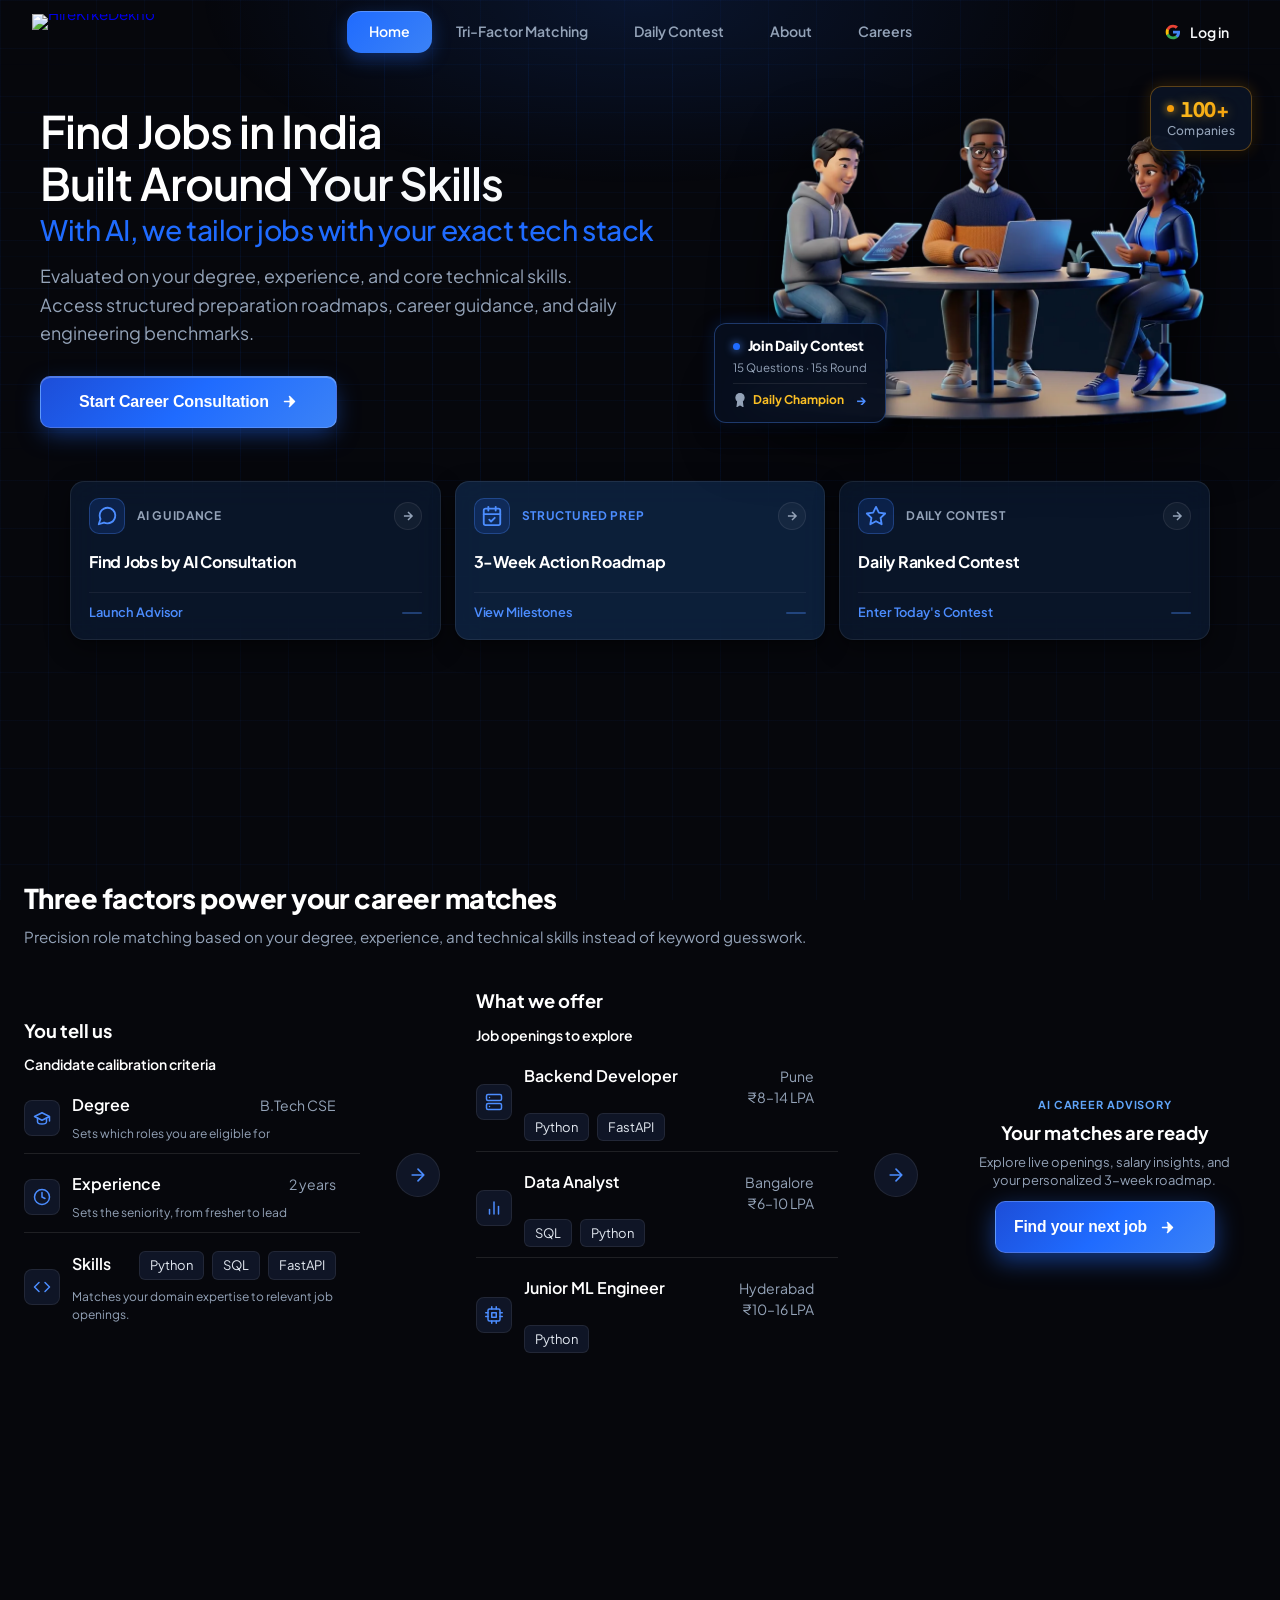
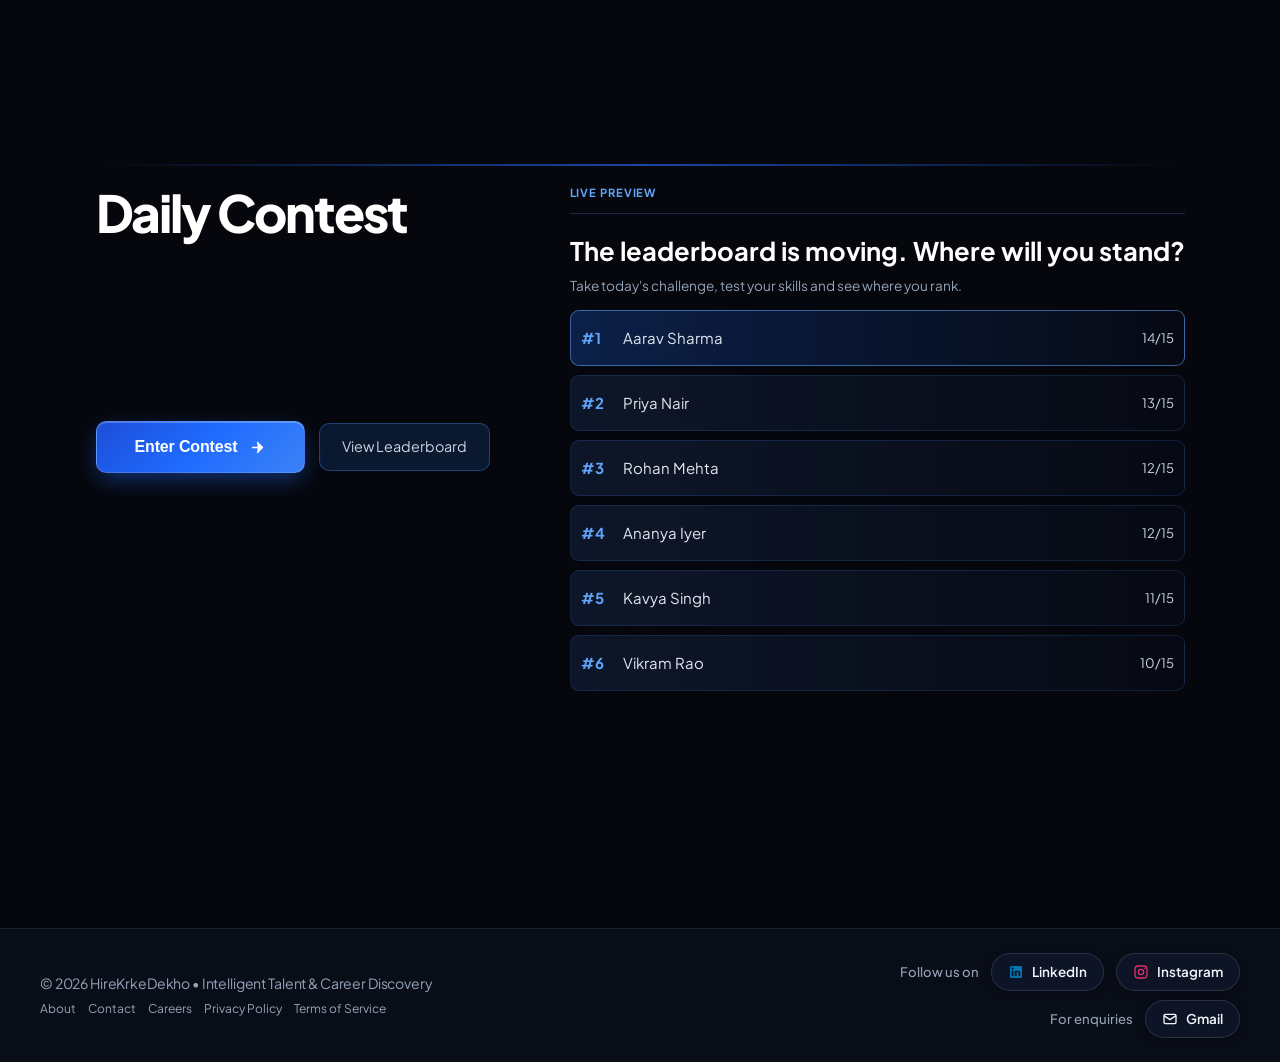
==== commit e2362a14: "Remove Simulated ranks label and bump app.css/app.js cache-busters to v4" ====
--- a/templates/index.html
+++ b/templates/index.html
@@ -67,7 +67,7 @@
     <link href="https://fonts.googleapis.com/css2?family=Plus+Jakarta+Sans:wght@400;600;700;800&family=Poppins:wght@500;600;700&display=swap"
         rel="stylesheet">
     <script src="https://accounts.google.com/gsi/client" async defer></script>
-<link rel="stylesheet" href="/static/app.css?v=20261126-flow-space-v1">
+<link rel="stylesheet" href="/static/app.css?v=20261127-contest-v4">
 <link rel="stylesheet" href="/static/tabs.css?v=20261126-v7">
     <link rel="icon" type="image/png" href="/static/favicon.ico">
     <link rel="shortcut icon" type="image/png" href="/static/favicon.ico">
@@ -661,8 +661,8 @@
                     </div>
                 </div>
 
-                <aside class="moving-leaderboard" aria-label="Simulated moving leaderboard preview">
-                    <div class="moving-leaderboard-head"><span>LIVE PREVIEW</span><small>Simulated ranks</small></div>
+                <aside class="moving-leaderboard" aria-label="Live leaderboard preview">
+                    <div class="moving-leaderboard-head"><span>LIVE PREVIEW</span></div>
                     <h3>The leaderboard is moving. Where will you stand?</h3>
                     <p>Take today's challenge, test your skills and see where you rank.</p>
                     <div class="moving-leaderboard-rows" id="moving_leaderboard_rows"></div>
@@ -891,7 +891,7 @@
     </div>
 
     <!-- Application Script -->
-    <script src="/static/app.js?v=20261127-nav-release-v3" defer></script>
+    <script src="/static/app.js?v=20261127-contest-v4" defer></script>
 </body>
 
     <!-- Toast Container -->
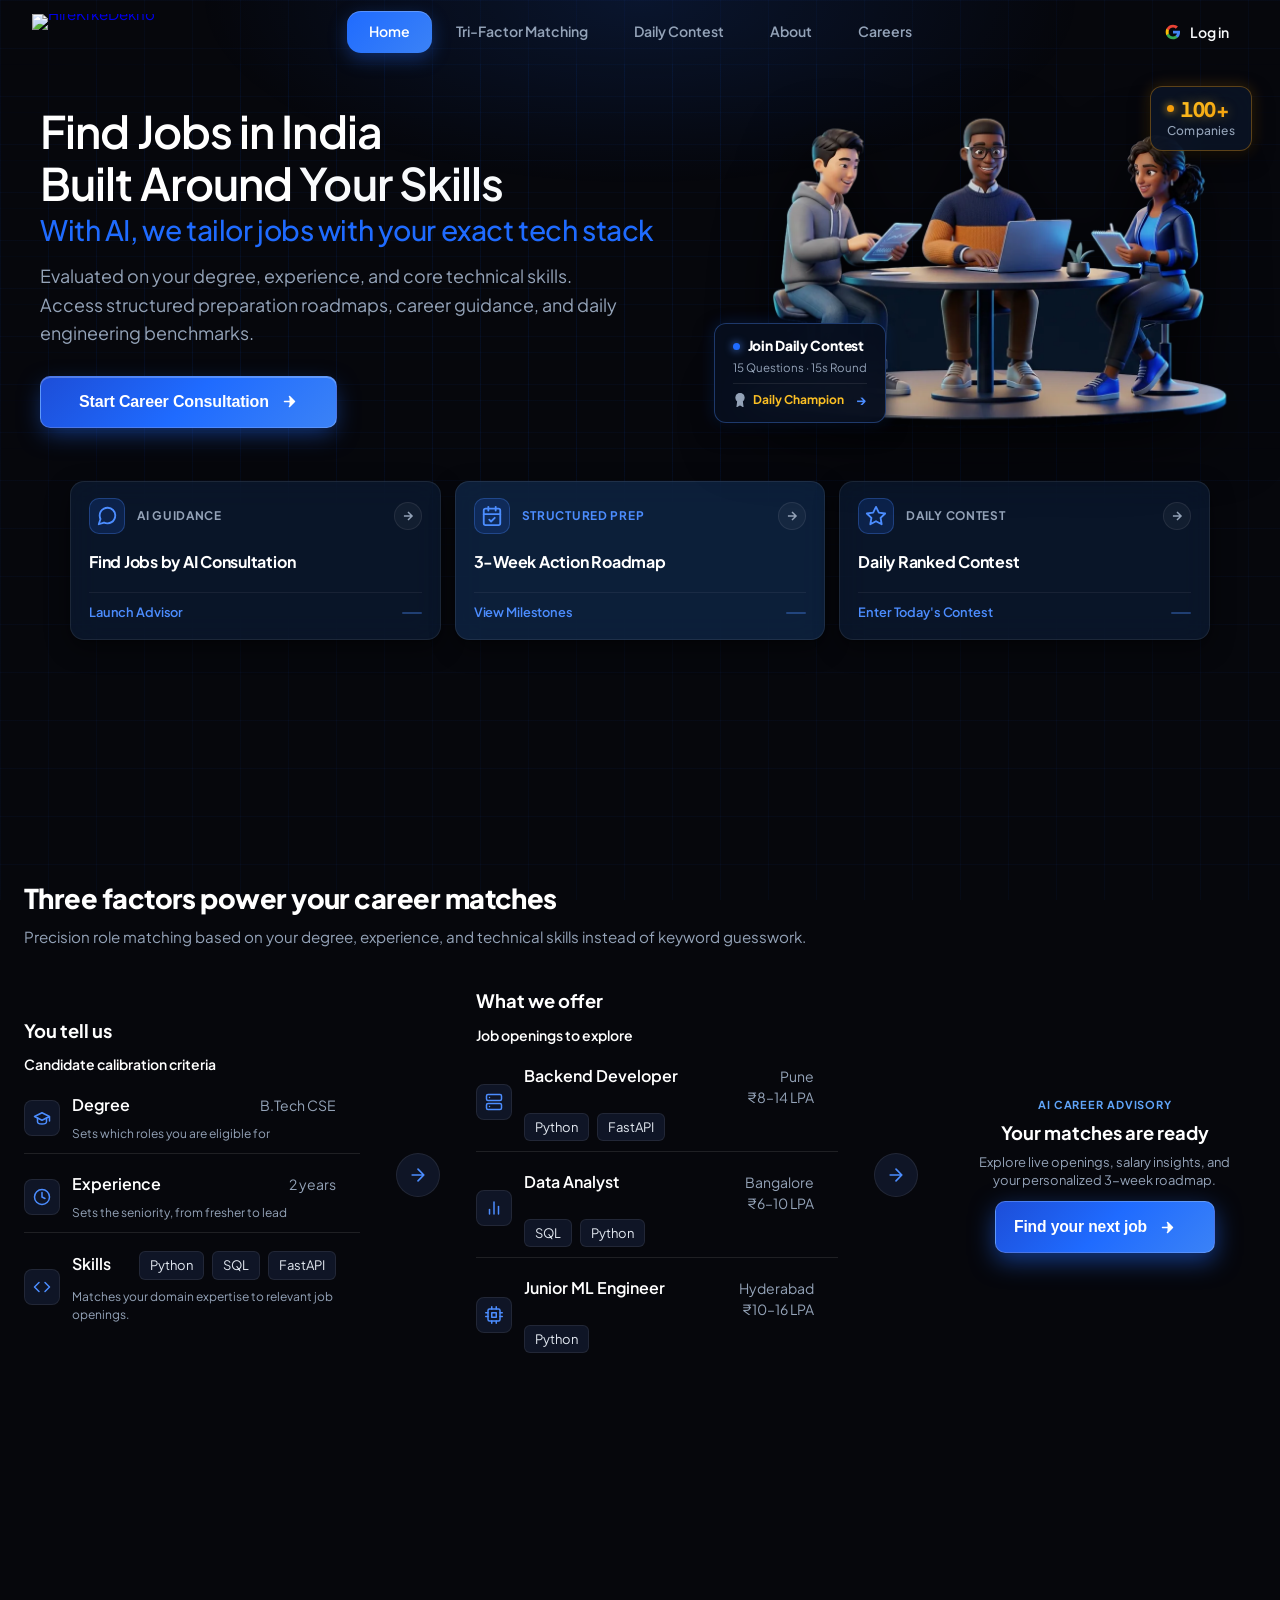
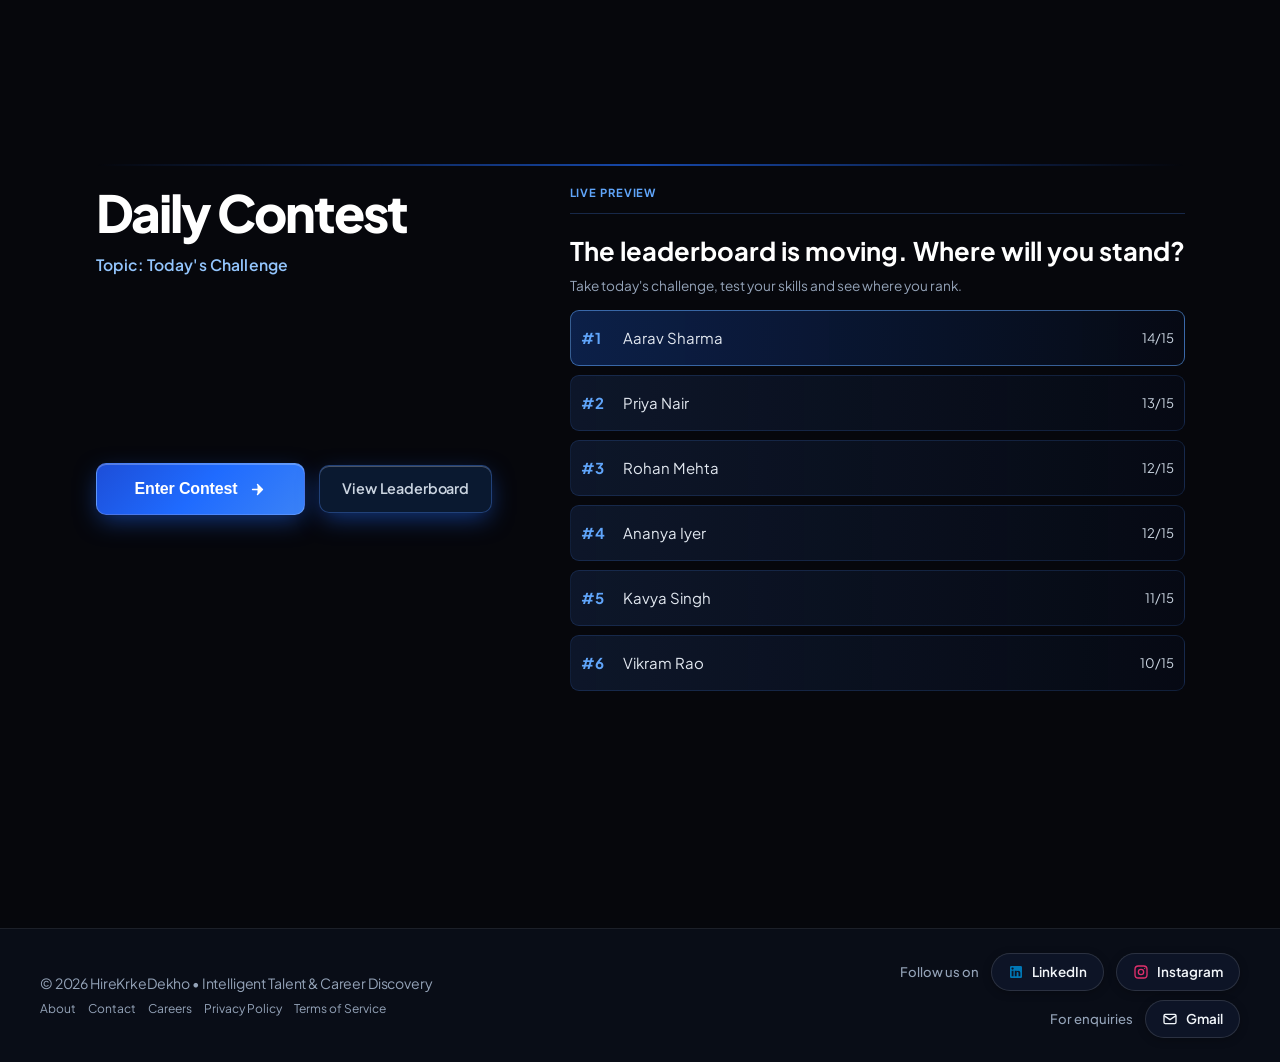
==== commit c5ba44cc: "Fix 1-2-3 bullet loop, move Topic under Daily Contest, match Enter Contest & View Leaderboard button" ====
--- a/templates/index.html
+++ b/templates/index.html
@@ -67,7 +67,7 @@
     <link href="https://fonts.googleapis.com/css2?family=Plus+Jakarta+Sans:wght@400;600;700;800&family=Poppins:wght@500;600;700&display=swap"
         rel="stylesheet">
     <script src="https://accounts.google.com/gsi/client" async defer></script>
-<link rel="stylesheet" href="/static/app.css?v=20261127-contest-v4">
+<link rel="stylesheet" href="/static/app.css?v=20261128-contest-v5">
 <link rel="stylesheet" href="/static/tabs.css?v=20261126-v7">
     <link rel="icon" type="image/png" href="/static/favicon.ico">
     <link rel="shortcut icon" type="image/png" href="/static/favicon.ico">
@@ -643,6 +643,7 @@
                 <!-- Column 1: Header, Description & Actions -->
                 <div class="race-arena-header">
                     <h2 class="race-arena-title">Daily Contest</h2>
+                    <div class="race-topic-line" id="race_seat_status">Topic: Today&apos;s Challenge</div>
                     <ul class="race-arena-points">
                         <li>15 Rapid Fire Questions</li>
                         <li>15 seconds on the clock</li>
@@ -653,10 +654,9 @@
                             <span id="race_entry_btn_label">Enter Contest</span>
                             <svg class="icon icon-sm" viewBox="0 0 24 24"><path d="M5 12h14M12 5l7 7-7 7" stroke="currentColor" stroke-width="2" stroke-linecap="round" stroke-linejoin="round"/></svg>
                         </button>
-                        <a class="btn-secondary-hero btn-race-standings" href="/race/leaderboard/page" target="_blank" rel="noopener noreferrer" onclick="trackRaceEvent('leaderboard_cta_clicked')" aria-label="View Leaderboard" style="text-decoration:none">
+                        <a class="btn-primary-hero btn-race-standings" href="/race/leaderboard/page" target="_blank" rel="noopener noreferrer" onclick="trackRaceEvent('leaderboard_cta_clicked')" aria-label="View Leaderboard" style="text-decoration:none">
                             <span>View Leaderboard</span>
                         </a>
-                        <span class="race-seat-label" id="race_seat_status"></span>
                         <span id="race_contest_date" hidden>Today</span>
                     </div>
                 </div>
@@ -891,7 +891,7 @@
     </div>
 
     <!-- Application Script -->
-    <script src="/static/app.js?v=20261127-contest-v4" defer></script>
+    <script src="/static/app.js?v=20261128-contest-v5" defer></script>
 </body>
 
     <!-- Toast Container -->
--- a/static/app.css
+++ b/static/app.css
@@ -2224,6 +2224,14 @@
             line-height: 1.45;
         }
 
+        .race-topic-line {
+            margin: 10px 0 24px;
+            font-size: 0.98rem;
+            font-weight: 600;
+            color: #93c5fd;
+            letter-spacing: 0.01em;
+        }
+
         .race-arena-points li {
             display: flex;
             align-items: center;
@@ -2231,17 +2239,26 @@
             min-height: 28px;
             opacity: 0;
             transform: translateY(6px);
-            animation: raceBulletLoop 4.5s ease-in-out infinite;
-        }
-
-        .race-arena-points li:nth-child(1) { animation-delay: 0s; }
-        .race-arena-points li:nth-child(2) { animation-delay: 0.9s; }
-        .race-arena-points li:nth-child(3) { animation-delay: 1.8s; }
-
-        @keyframes raceBulletLoop {
+        }
+
+        .race-arena-points li:nth-child(1) { animation: raceBullet1 4.5s ease-in-out infinite; }
+        .race-arena-points li:nth-child(2) { animation: raceBullet2 4.5s ease-in-out infinite; }
+        .race-arena-points li:nth-child(3) { animation: raceBullet3 4.5s ease-in-out infinite; }
+
+        @keyframes raceBullet1 {
             0% { opacity: 0; transform: translateY(6px); }
-            12%, 72% { opacity: 1; transform: translateY(0); }
-            84%, 100% { opacity: 0; transform: translateY(-4px); }
+            10%, 82% { opacity: 1; transform: translateY(0); }
+            92%, 100% { opacity: 0; transform: translateY(-4px); }
+        }
+        @keyframes raceBullet2 {
+            0%, 20% { opacity: 0; transform: translateY(6px); }
+            30%, 82% { opacity: 1; transform: translateY(0); }
+            92%, 100% { opacity: 0; transform: translateY(-4px); }
+        }
+        @keyframes raceBullet3 {
+            0%, 40% { opacity: 0; transform: translateY(6px); }
+            50%, 82% { opacity: 1; transform: translateY(0); }
+            92%, 100% { opacity: 0; transform: translateY(-4px); }
         }
 
         .race-arena-points li::before {
